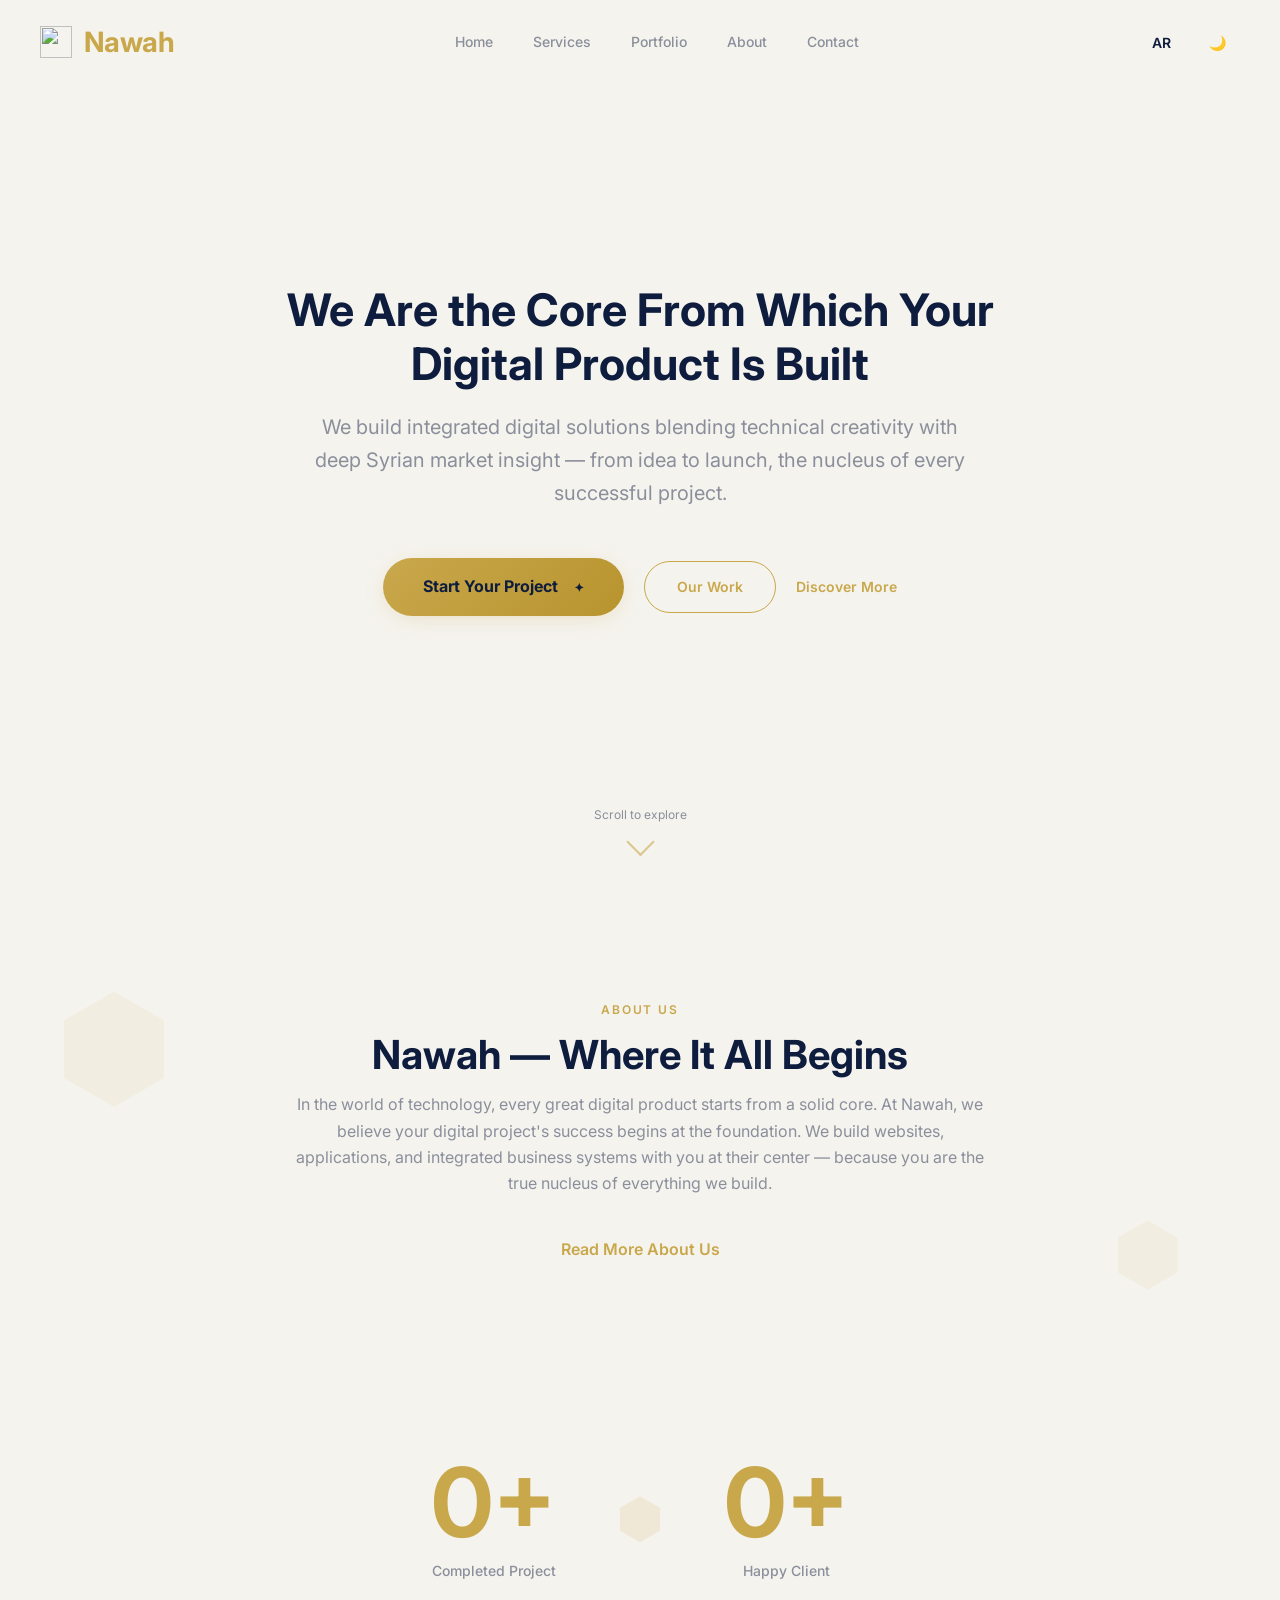
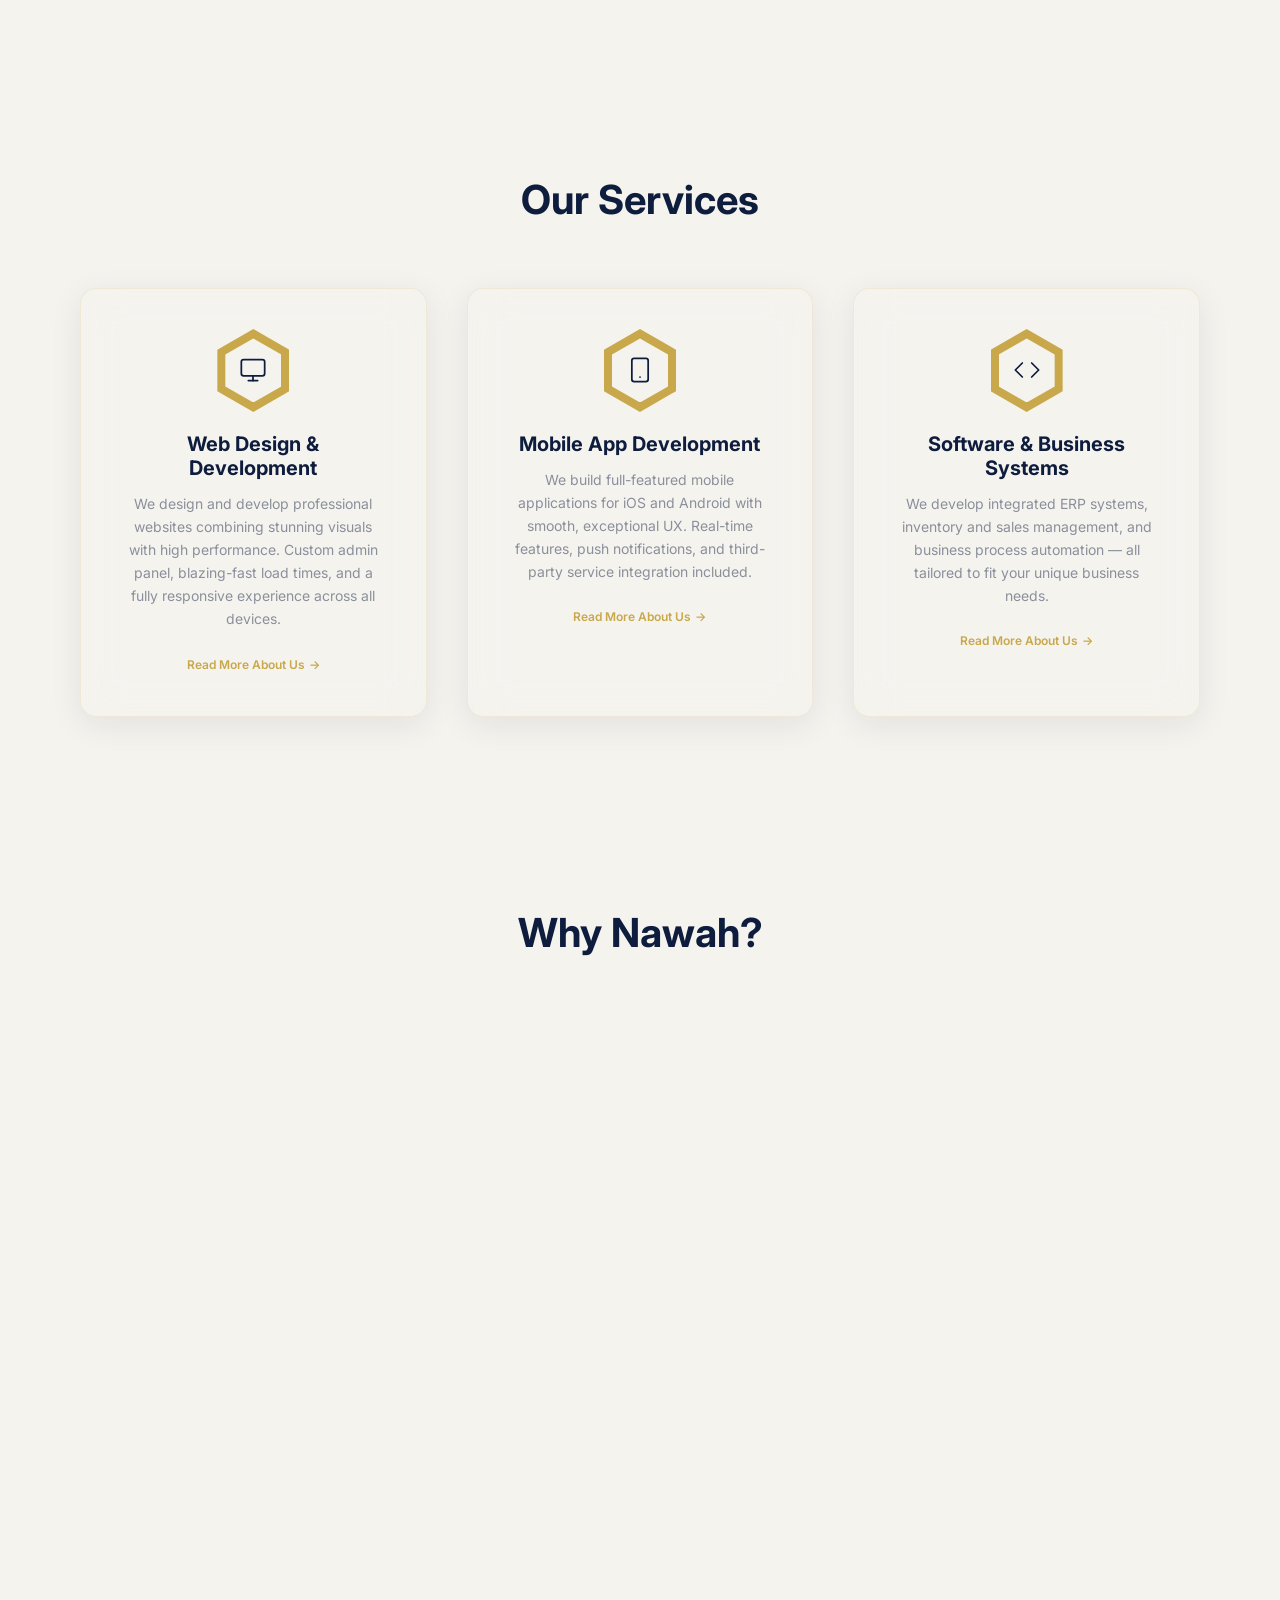
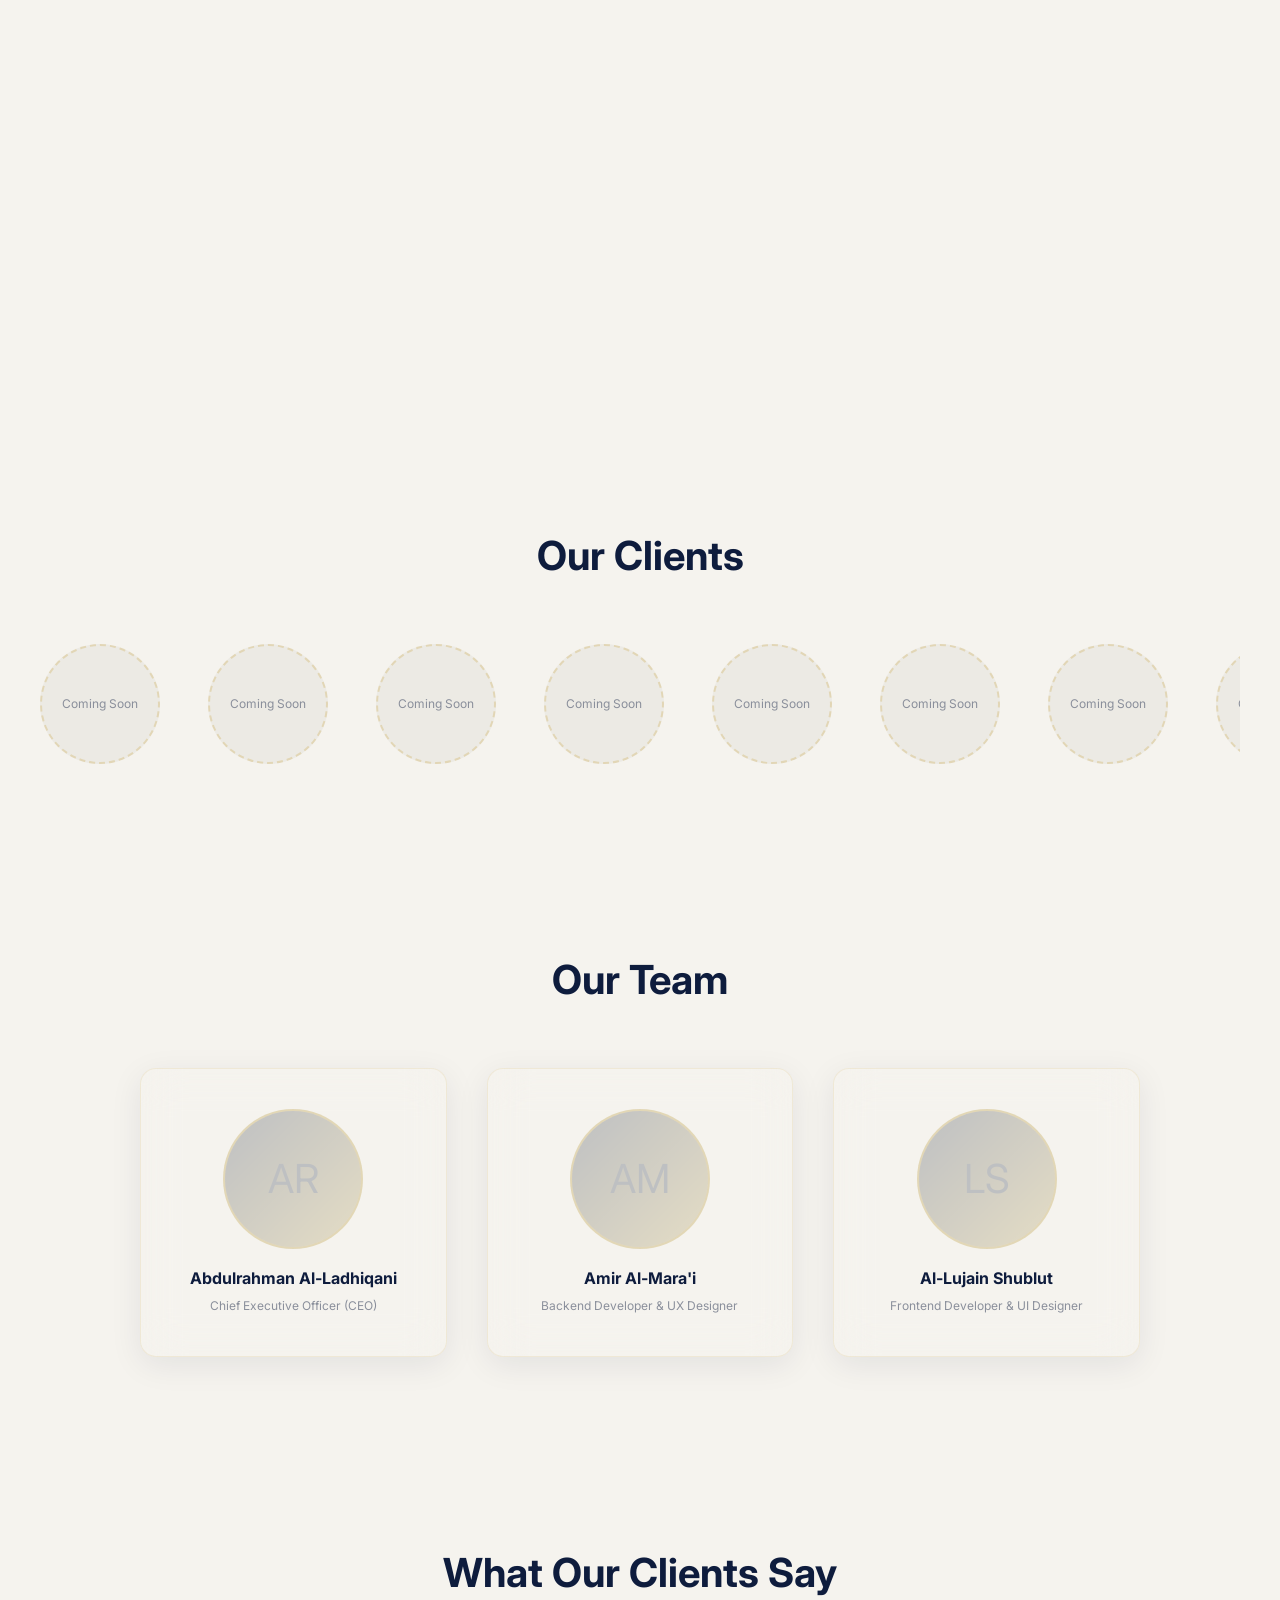
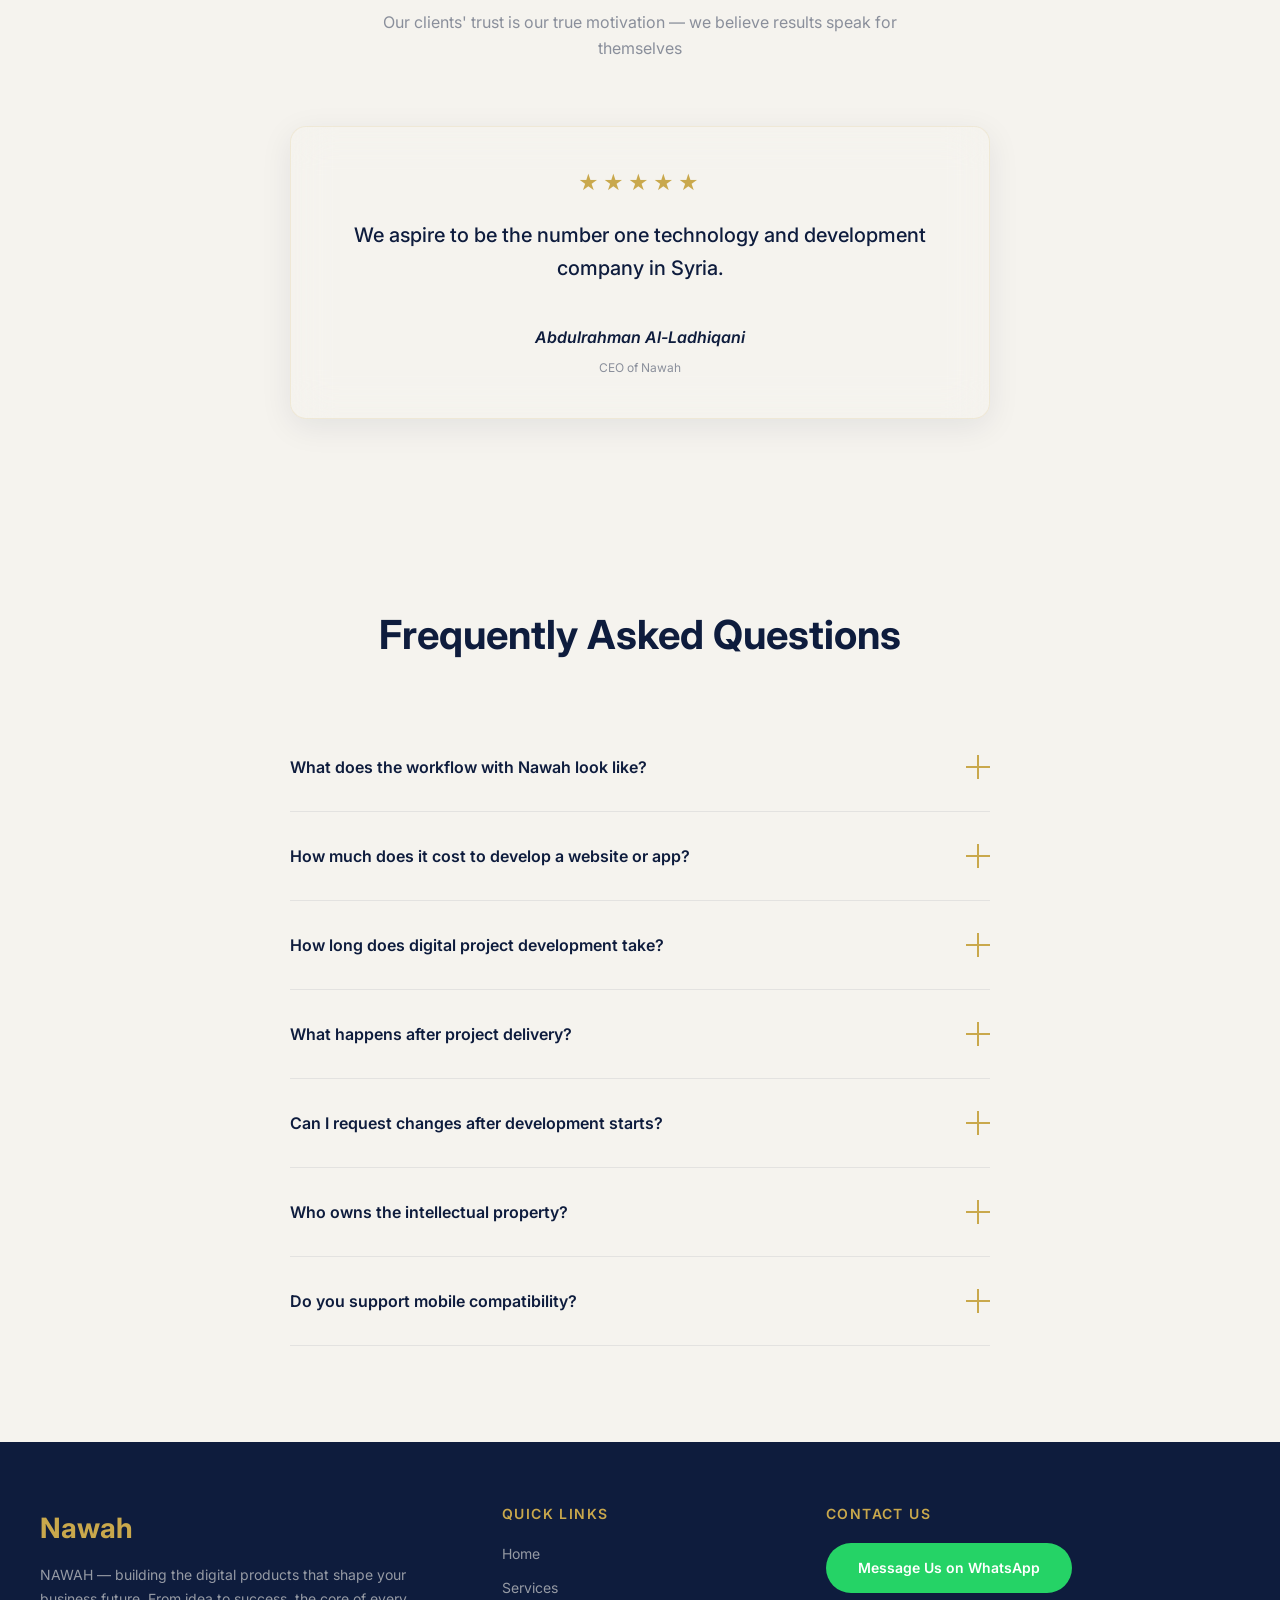
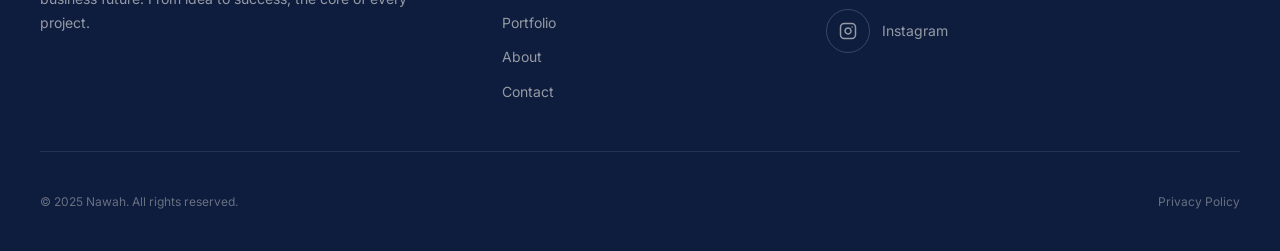
==== index.html @ 3ef6f592 "Revert "تصميم: زيادة حجم hero، تحسين تباين النصوص، surface ladder للداكن، زر CTA في الناف بار" This " ====
<!DOCTYPE html>
<html lang="en" dir="ltr" data-meta-title="meta.home.title" data-meta-desc="meta.home.desc">
<head>
  <meta charset="UTF-8">
  <meta name="viewport" content="width=device-width, initial-scale=1.0">
  <meta name="referrer" content="strict-origin-when-cross-origin">
  <title data-i18n="meta.home.title">Nawah — Digital Development Agency | The Core of Every Successful Digital Project</title>
  <meta name="description" data-i18n="meta.home.desc" content="Nawah — a web, app, and business systems development agency in Syria. We turn your ideas into exceptional digital products.">

  <!-- Open Graph -->
  <meta property="og:title" content="نواة / Nawah — Digital Development Agency">
  <meta property="og:description" content="نواة — وكالة تطوير مواقع، تطبيقات، وأنظمة أعمال في سوريا.">
  <meta property="og:image" content="assets/images/og-image.jpg">
  <meta property="og:type" content="website">
  <meta property="og:url" content="https://nawah.dev">

  <!-- Favicon — same as site logo -->
  <link rel="icon" type="image/png" href="assets/images/logo.png">

  <!-- Canonical -->
  <link rel="canonical" href="https://nawah.dev">

  <!-- Fonts -->
  <link rel="preconnect" href="https://fonts.googleapis.com">
  <link rel="preconnect" href="https://fonts.gstatic.com" crossorigin>
  <link href="https://fonts.googleapis.com/css2?family=Inter:wght@400;500;600;700&family=Almarai:wght@400;700&display=swap" rel="stylesheet">

  <!-- Third-party CDN preconnect -->
  <link rel="preconnect" href="https://cdnjs.cloudflare.com" crossorigin>
  <link rel="preconnect" href="https://unpkg.com" crossorigin>

  <!-- Schema.org Structured Data -->
  <script type="application/ld+json">
  {
    "@context": "https://schema.org",
    "@type": "LocalBusiness",
    "name": "نواة / Nawah",
    "description": "Digital development agency specializing in web design, mobile apps, and business software in Syria.",
    "url": "https://nawah.dev",
    "telephone": "+963998950904",
    "contactPoint": {
      "@type": "ContactPoint",
      "telephone": "+963998950904",
      "contactType": "customer service",
      "availableLanguage": ["Arabic", "English"]
    },
    "address": {
      "@type": "PostalAddress",
      "addressCountry": "SY"
    }
  }
  </script>

  <!-- CSS -->
  <link rel="stylesheet" href="assets/css/main.css">
</head>
<body>

  <!-- ========== Page Transition Overlay ========== -->
  <div class="page-transition" id="page-transition">
    <div class="page-transition__hex"></div>
  </div>

  <!-- ========== NAVBAR ========== -->
  <header class="navbar" role="banner">
    <nav class="navbar__inner" aria-label="Main navigation">

      <a href="index.html" class="navbar__logo" aria-label="Nawah Home">
        <img src="assets/images/logo.png" alt="" class="navbar__logo-img" width="28" height="28">
        <span data-i18n="nav.logo">نواة</span>
      </a>

      <div class="navbar__links">
        <a href="index.html" class="navbar__link" data-i18n="nav.home">Home</a>
        <a href="#services" class="navbar__link" data-i18n="nav.services">Services</a>
        <a href="portfolio.html" class="navbar__link" data-i18n="nav.portfolio">Portfolio</a>
        <a href="about.html" class="navbar__link" data-i18n="nav.about">About</a>
        <a href="https://wa.me/963998950904" target="_blank" rel="noopener noreferrer" class="navbar__link" data-i18n="nav.contact">Contact</a>
      </div>

      <div class="navbar__actions">
        <button class="navbar__toggle" id="lang-toggle" aria-label="Toggle language">EN</button>
        <button class="navbar__toggle" id="theme-toggle" aria-label="Toggle theme">🌙</button>
        <button class="navbar__hamburger" id="hamburger" aria-label="Toggle menu">
          <span class="hamburger-line hamburger-line--1"></span>
          <span class="hamburger-line hamburger-line--2"></span>
          <span class="hamburger-line hamburger-line--3"></span>
        </button>
      </div>
    </nav>
  </header>

  <!-- ========== Mobile Nav Overlay ========== -->
  <div class="nav-overlay" id="nav-overlay" role="dialog" aria-modal="true">
    <div class="nav-overlay__links">
      <a href="index.html" class="nav-overlay__link" data-i18n="nav.home">Home</a>
      <a href="#services" class="nav-overlay__link" data-i18n="nav.services">Services</a>
      <a href="portfolio.html" class="nav-overlay__link" data-i18n="nav.portfolio">Portfolio</a>
      <a href="about.html" class="nav-overlay__link" data-i18n="nav.about">About</a>
      <a href="https://wa.me/963998950904" target="_blank" rel="noopener noreferrer" class="nav-overlay__link" data-i18n="nav.contact">Contact</a>
    </div>
  </div>

  <main>

  <!-- ========== SECTION: Hero ========== -->
  <section class="hero" id="hero" aria-label="Hero">
    <canvas class="hero__canvas" id="hero-canvas"></canvas>

    <div class="hero__content">
      <h1 class="hero__headline" data-i18n="hero.headline">We Are the Core From Which Your Digital Product Is Built</h1>

      <p class="hero__subtitle" data-i18n="hero.subtitle">We build integrated digital solutions blending technical creativity with deep Syrian market insight — from idea to launch, the nucleus of every successful project.</p>

      <div class="hero__ctas">
        <a href="https://wa.me/963998950904" target="_blank" rel="noopener noreferrer" class="btn btn--gold hero__cta" data-i18n="hero.cta.primary" data-cursor="Start">ابدأ مشروعك</a>
        <a href="portfolio.html" class="btn btn--outline hero__cta" data-i18n="hero.cta.secondary">Our Work</a>
        <a href="#about-brief" class="btn btn--text hero__cta" data-i18n="hero.cta.tertiary">
          Discover More <span class="btn__arrow">→</span>
        </a>
      </div>
    </div>

    <div class="hero__scroll-indicator" aria-hidden="true">
      <span data-i18n="hero.scroll">Scroll to explore</span>
      <div class="arrow"></div>
    </div>
  </section>

  <!-- ========== SECTION: About Brief ========== -->
  <section class="section about-brief" id="about-brief">
    <div class="container">
      <div class="about-brief__content">
        <span class="section__eyebrow" data-i18n="about.eyebrow">About Us</span>
        <h2 class="section__title" data-i18n="about.title">Nawah — Where It All Begins</h2>
        <p class="about-brief__text" data-i18n="about.text">In the world of technology, every great digital product starts from a solid core. At Nawah, we believe your digital project's success begins at the foundation. We build websites, applications, and integrated business systems with you at their center — because you are the true nucleus of everything we build.</p>
        <a href="about.html" class="about-brief__link" data-i18n="about.link">
          Read More About Us <span>→</span>
        </a>
      </div>
    </div>

    <!-- Hexagon decor -->
    <div class="hexagon-decor hexagon-decor--lg hex-float hex-float--delay-1" style="top: 20%; left: 5%;"></div>
    <div class="hexagon-decor hex-float hex-float--delay-2" style="bottom: 15%; right: 8%;"></div>
  </section>

  <!-- ========== SECTION: Stats ========== -->
  <section class="section stats" id="stats">
    <div class="container">
      <div class="stats__grid">
        <div class="stats__item">
          <div class="stats__number">
            <span class="counter-number" data-target="1" data-suffix="+">0</span>
          </div>
          <span class="stats__label" data-i18n="stats.project.label">Completed Project</span>
        </div>

        <div class="stats__divider" aria-hidden="true"></div>

        <div class="stats__item">
          <div class="stats__number">
            <span class="counter-number" data-target="1" data-suffix="+">0</span>
          </div>
          <span class="stats__label" data-i18n="stats.client.label">Happy Client</span>
        </div>
      </div>
    </div>
  </section>

  <!-- ========== SECTION: Services ========== -->
  <section class="section services" id="services">
    <div class="container">
      <div class="section__heading">
        <h2 class="section__title" data-i18n="services.title">Our Services</h2>
      </div>

      <div class="services__grid">

        <!-- Service Card 1 — Web -->
        <article class="service-card glass-card">
          <div class="service-card__icon-frame">
            <div class="service-card__icon-inner">
              <svg width="28" height="28" viewBox="0 0 24 24" fill="none" stroke="currentColor" stroke-width="1.5" stroke-linecap="round" stroke-linejoin="round">
                <rect x="2" y="3" width="20" height="14" rx="2" ry="2"></rect>
                <line x1="8" y1="21" x2="16" y2="21"></line>
                <line x1="12" y1="17" x2="12" y2="21"></line>
              </svg>
            </div>
          </div>
          <h3 class="service-card__title" data-i18n="services.web.title">Web Design & Development</h3>
          <p class="service-card__desc" data-i18n="services.web.desc">We design and develop professional websites combining stunning visuals with high performance. Custom admin panel, blazing-fast load times, and a fully responsive experience.</p>
          <a href="portfolio.html" class="service-card__link">
            <span data-i18n="about.link">Learn More</span> <span>→</span>
          </a>
        </article>

        <!-- Service Card 2 — Mobile -->
        <article class="service-card glass-card">
          <div class="service-card__icon-frame">
            <div class="service-card__icon-inner">
              <svg width="28" height="28" viewBox="0 0 24 24" fill="none" stroke="currentColor" stroke-width="1.5" stroke-linecap="round" stroke-linejoin="round">
                <rect x="5" y="2" width="14" height="20" rx="2" ry="2"></rect>
                <line x1="12" y1="18" x2="12.01" y2="18"></line>
              </svg>
            </div>
          </div>
          <h3 class="service-card__title" data-i18n="services.mobile.title">Mobile App Development</h3>
          <p class="service-card__desc" data-i18n="services.mobile.desc">We build full-featured mobile applications for iOS and Android with smooth, exceptional UX. Real-time features, push notifications, and third-party service integration.</p>
          <a href="portfolio.html" class="service-card__link">
            <span data-i18n="about.link">Learn More</span> <span>→</span>
          </a>
        </article>

        <!-- Service Card 3 — Software -->
        <article class="service-card glass-card">
          <div class="service-card__icon-frame">
            <div class="service-card__icon-inner">
              <svg width="28" height="28" viewBox="0 0 24 24" fill="none" stroke="currentColor" stroke-width="1.5" stroke-linecap="round" stroke-linejoin="round">
                <polyline points="16 18 22 12 16 6"></polyline>
                <polyline points="8 6 2 12 8 18"></polyline>
              </svg>
            </div>
          </div>
          <h3 class="service-card__title" data-i18n="services.software.title">Software & Business Systems</h3>
          <p class="service-card__desc" data-i18n="services.software.desc">We develop integrated ERP systems, inventory and sales management, and business process automation — all tailored to fit your unique business needs.</p>
          <a href="portfolio.html" class="service-card__link">
            <span data-i18n="about.link">Learn More</span> <span>→</span>
          </a>
        </article>

      </div>
    </div>
  </section>

  <!-- ========== SECTION: Why Nawah (Features) ========== -->
  <section class="section features" id="features">
    <div class="container">
      <div class="section__heading">
        <h2 class="section__title" data-i18n="features.title">Why Nawah?</h2>
      </div>

      <div class="features__list">

        <!-- Feature 1 -->
        <div class="features__item">
          <div class="features__icon-frame">
            <div class="features__icon-inner">
              <svg width="20" height="20" viewBox="0 0 24 24" fill="none" stroke="var(--color-gold)" stroke-width="2" stroke-linecap="round" stroke-linejoin="round">
                <rect x="3" y="3" width="7" height="7"></rect><rect x="14" y="3" width="7" height="7"></rect><rect x="14" y="14" width="7" height="7"></rect><rect x="3" y="14" width="7" height="7"></rect>
              </svg>
            </div>
          </div>
          <div class="features__text">
            <h4 data-i18n="features.1.title">Integrated Admin Dashboard</h4>
            <p data-i18n="features.1.desc">We provide a comprehensive dashboard giving you full control over your site or app — content, orders, customers, and reports management with ease.</p>
          </div>
        </div>

        <!-- Feature 2 -->
        <div class="features__item">
          <div class="features__icon-frame">
            <div class="features__icon-inner">
              <svg width="20" height="20" viewBox="0 0 24 24" fill="none" stroke="var(--color-gold)" stroke-width="2" stroke-linecap="round" stroke-linejoin="round">
                <rect x="1" y="4" width="22" height="16" rx="2" ry="2"></rect><line x1="1" y1="10" x2="23" y2="10"></line>
              </svg>
            </div>
          </div>
          <div class="features__text">
            <h4 data-i18n="features.2.title">E-Payment Integration</h4>
            <p data-i18n="features.2.desc">We integrate the most widely used payment gateways in Syria and the region, enabling you to receive payments securely and effortlessly.</p>
          </div>
        </div>

        <!-- Feature 3 -->
        <div class="features__item">
          <div class="features__icon-frame">
            <div class="features__icon-inner">
              <svg width="20" height="20" viewBox="0 0 24 24" fill="none" stroke="var(--color-gold)" stroke-width="2" stroke-linecap="round" stroke-linejoin="round">
                <path d="M22 11.08V12a10 10 0 1 1-5.93-9.14"></path><polyline points="22 4 12 14.01 9 11.01"></polyline>
              </svg>
            </div>
          </div>
          <div class="features__text">
            <h4 data-i18n="features.3.title">Ongoing Post-Launch Support</h4>
            <p data-i18n="features.3.desc">Our relationship doesn't end at delivery. We provide continuous technical support and regular updates to ensure your digital product keeps running smoothly.</p>
          </div>
        </div>

        <!-- Feature 4 -->
        <div class="features__item">
          <div class="features__icon-frame">
            <div class="features__icon-inner">
              <svg width="20" height="20" viewBox="0 0 24 24" fill="none" stroke="var(--color-gold)" stroke-width="2" stroke-linecap="round" stroke-linejoin="round">
                <path d="M18 2h-3a5 5 0 0 0-5 5v3H7v4h3v8h4v-8h3l1-4h-4V7a1 1 0 0 1 1-1h3z"></path>
              </svg>
            </div>
          </div>
          <div class="features__text">
            <h4 data-i18n="features.4.title">Social Media Integration</h4>
            <p data-i18n="features.4.desc">We connect your digital project with social media platforms — Facebook, Instagram, WhatsApp — to boost your reach and audience engagement.</p>
          </div>
        </div>

        <!-- Feature 5 -->
        <div class="features__item">
          <div class="features__icon-frame">
            <div class="features__icon-inner">
              <svg width="20" height="20" viewBox="0 0 24 24" fill="none" stroke="var(--color-gold)" stroke-width="2" stroke-linecap="round" stroke-linejoin="round">
                <circle cx="12" cy="12" r="10"></circle><polyline points="12 6 12 12 16 14"></polyline>
              </svg>
            </div>
          </div>
          <div class="features__text">
            <h4 data-i18n="features.5.title">Speed & Professionalism</h4>
            <p data-i18n="features.5.desc">We deliver on schedule with the highest quality standards at every stage of development.</p>
          </div>
        </div>

        <!-- Feature 6 -->
        <div class="features__item">
          <div class="features__icon-frame">
            <div class="features__icon-inner">
              <svg width="20" height="20" viewBox="0 0 24 24" fill="none" stroke="var(--color-gold)" stroke-width="2" stroke-linecap="round" stroke-linejoin="round">
                <g><circle cx="12" cy="12" r="10"></circle><line x1="2" y1="12" x2="22" y2="12"></line><path d="M12 2a15.3 15.3 0 0 1 4 10 15.3 15.3 0 0 1-4 10 15.3 15.3 0 0 1-4-10 15.3 15.3 0 0 1 4-10z"></path></g>
              </svg>
            </div>
          </div>
          <div class="features__text">
            <h4 data-i18n="features.6.title">Full Arabic & RTL Support</h4>
            <p data-i18n="features.6.desc">All our projects fully support Arabic with professional RTL design and bilingual content management.</p>
          </div>
        </div>

        <!-- Feature 7 -->
        <div class="features__item">
          <div class="features__icon-frame">
            <div class="features__icon-inner">
              <svg width="20" height="20" viewBox="0 0 24 24" fill="none" stroke="var(--color-gold)" stroke-width="2" stroke-linecap="round" stroke-linejoin="round">
                <rect x="2" y="3" width="20" height="14" rx="2" ry="2"></rect><line x1="8" y1="21" x2="16" y2="21"></line><line x1="12" y1="17" x2="12" y2="21"></line>
              </svg>
            </div>
          </div>
          <div class="features__text">
            <h4 data-i18n="features.7.title">Fully Responsive Across All Devices</h4>
            <p data-i18n="features.7.desc">We ensure your site or app looks and performs perfectly on every screen — mobile, tablet, or desktop.</p>
          </div>
        </div>

        <!-- Feature 8 -->
        <div class="features__item">
          <div class="features__icon-frame">
            <div class="features__icon-inner">
              <svg width="20" height="20" viewBox="0 0 24 24" fill="none" stroke="var(--color-gold)" stroke-width="2" stroke-linecap="round" stroke-linejoin="round">
                <line x1="12" y1="2" x2="12" y2="6"></line><line x1="12" y1="18" x2="12" y2="22"></line><line x1="4.93" y1="4.93" x2="7.76" y2="7.76"></line><line x1="16.24" y1="16.24" x2="19.07" y2="19.07"></line><line x1="2" y1="12" x2="6" y2="12"></line><line x1="18" y1="12" x2="22" y2="12"></line><line x1="4.93" y1="19.07" x2="7.76" y2="16.24"></line><line x1="16.24" y1="7.76" x2="19.07" y2="4.93"></line>
              </svg>
            </div>
          </div>
          <div class="features__text">
            <h4 data-i18n="features.8.title">Built-in SEO Optimization</h4>
            <p data-i18n="features.8.desc">We build your digital project on solid SEO foundations — clean code structure, fast loading, and optimized search visibility.</p>
          </div>
        </div>

      </div>
    </div>
  </section>

  <!-- ========== SECTION: Clients ========== -->
  <section class="section clients" id="clients">
    <div class="container">
      <div class="section__heading">
        <h2 class="section__title" data-i18n="clients.title">Our Clients</h2>
      </div>
    </div>

    <div class="clients__marquee">
      <div class="clients__track" id="clients-track">
        <!-- Set 1 -->
        <div class="clients__track-inner">
          <!-- 📸 TODO: Replace with actual client logo image. Recommended: square PNG/SVG with transparent background, min 200x200px -->
          <div class="client-logo-circle">
            <span class="placeholder-text" data-i18n="portfolio.comingSoon">Coming Soon</span>
            <!-- <img src="assets/images/clients/client-1.png" alt="Client Name"> -->
          </div>
          <div class="client-logo-circle">
            <span class="placeholder-text" data-i18n="portfolio.comingSoon">Coming Soon</span>
          </div>
          <div class="client-logo-circle">
            <span class="placeholder-text" data-i18n="portfolio.comingSoon">Coming Soon</span>
          </div>
          <div class="client-logo-circle">
            <span class="placeholder-text" data-i18n="portfolio.comingSoon">Coming Soon</span>
          </div>
          <div class="client-logo-circle">
            <span class="placeholder-text" data-i18n="portfolio.comingSoon">Coming Soon</span>
          </div>
          <div class="client-logo-circle">
            <span class="placeholder-text" data-i18n="portfolio.comingSoon">Coming Soon</span>
          </div>
        </div>
        <!-- Set 2 (duplicate for seamless loop) -->
        <div class="clients__track-inner">
          <div class="client-logo-circle">
            <span class="placeholder-text" data-i18n="portfolio.comingSoon">Coming Soon</span>
          </div>
          <div class="client-logo-circle">
            <span class="placeholder-text" data-i18n="portfolio.comingSoon">Coming Soon</span>
          </div>
          <div class="client-logo-circle">
            <span class="placeholder-text" data-i18n="portfolio.comingSoon">Coming Soon</span>
          </div>
          <div class="client-logo-circle">
            <span class="placeholder-text" data-i18n="portfolio.comingSoon">Coming Soon</span>
          </div>
          <div class="client-logo-circle">
            <span class="placeholder-text" data-i18n="portfolio.comingSoon">Coming Soon</span>
          </div>
          <div class="client-logo-circle">
            <span class="placeholder-text" data-i18n="portfolio.comingSoon">Coming Soon</span>
          </div>
        </div>
      </div>
    </div>
  </section>

  <!-- ========== SECTION: Team ========== -->
  <section class="section team" id="team">
    <div class="container">
      <div class="section__heading">
        <h2 class="section__title" data-i18n="team.title">Our Team</h2>
      </div>

      <div class="team__grid">

        <!-- Team Card 1 — Abdulrahman -->
        <article class="team-card glass-card">
          <div class="team-card__inner">
            <!-- 📸 TODO: Add team member photo here — recommended 400x400px square -->
            <div class="team-card__photo">
              <div class="team-card__photo-placeholder">
                <span aria-hidden="true">AR</span>
              </div>
              <!-- <img src="assets/images/team/abdulrahman.jpg" alt="Abdulrahman Al-Ladhiqani"> -->
            </div>
            <h3 class="team-card__name" data-i18n="team.member.1.name">Abdulrahman Al-Ladhiqani</h3>
            <p class="team-card__title" data-i18n="team.member.1.role">Chief Executive Officer (CEO)</p>
          </div>
        </article>

        <!-- Team Card 2 — Amir -->
        <article class="team-card glass-card">
          <div class="team-card__inner">
            <!-- 📸 TODO: Add team member photo here — recommended 400x400px square -->
            <div class="team-card__photo">
              <div class="team-card__photo-placeholder">
                <span aria-hidden="true">AM</span>
              </div>
              <!-- <img src="assets/images/team/amir.jpg" alt="Amir Al-Mara'i"> -->
            </div>
            <h3 class="team-card__name" data-i18n="team.member.2.name">Amir Al-Mara'i</h3>
            <p class="team-card__title" data-i18n="team.member.2.role">Backend Developer & UX Designer</p>
          </div>
        </article>

        <!-- Team Card 3 — Lujain -->
        <article class="team-card glass-card">
          <div class="team-card__inner">
            <!-- 📸 TODO: Add team member photo here — recommended 400x400px square -->
            <div class="team-card__photo">
              <div class="team-card__photo-placeholder">
                <span aria-hidden="true">LS</span>
              </div>
              <!-- <img src="assets/images/team/lujain.jpg" alt="Al-Lujain Shublut"> -->
            </div>
            <h3 class="team-card__name" data-i18n="team.member.3.name">Al-Lujain Shublut</h3>
            <p class="team-card__title" data-i18n="team.member.3.role">Frontend Developer & UI Designer</p>
          </div>
        </article>

      </div>
    </div>
  </section>

  <!-- ========== SECTION: Testimonials ========== -->
  <section class="section testimonials" id="testimonials">
    <div class="container">
      <div class="section__heading">
        <h2 class="section__title" data-i18n="testimonials.title">What Our Clients Say</h2>
        <p class="section__subtitle" data-i18n="testimonials.subtitle">Our clients' trust is our true motivation — we believe results speak for themselves</p>
      </div>

      <div class="testimonials__inner">

        <!-- ================================================================
          TESTIMONIAL CARD — To add a new testimonial, copy everything between
          START CARD and END CARD, paste it after this block, and update the content.
          ================================================================ -->
        <!-- START CARD -->
        <div class="testimonial-card glass-card">
          <div class="testimonial-card__stars" aria-label="5 stars">★★★★★</div>
          <blockquote class="testimonial-card__quote" data-i18n="testimonials.1.quote">We aspire to be the number one technology and development company in Syria.</blockquote>
          <cite class="testimonial-card__author" data-i18n="testimonials.1.name">Abdulrahman Al-Ladhiqani</cite>
          <p class="testimonial-card__role" data-i18n="testimonials.1.role">CEO of Nawah</p>
        </div>
        <!-- END CARD -->

        <!--
          READY-TO-USE TESTIMONIAL #2 (uncomment when needed):
          <div class="testimonial-card glass-card">
            <div class="testimonial-card__stars" aria-label="5 stars">★★★★★</div>
            <blockquote class="testimonial-card__quote">"تعاملت مع نواة لتطوير متجري الإلكتروني، وما توقعت النتيجة تكون بهالجمال. التصميم فخم، والسرعة خرافية، والتسليم كان قبل المعاد. صراحة أنصح كل صاحب متجر بالتعامل معهم."<br><br>"I worked with Nawah to develop my online store, and I never expected the result to be this beautiful. The design is stunning, the speed is incredible, and delivery was ahead of schedule. Honestly, I recommend every store owner to work with them."</blockquote>
            <cite class="testimonial-card__author">محمود الدبس / Mahmoud Al-Dabes</cite>
            <p class="testimonial-card__role">صاحب متجر موضة / Fashion Store Owner</p>
          </div>
        -->

        <!--
          READY-TO-USE TESTIMONIAL #3 (uncomment when needed):
          <div class="testimonial-card glass-card">
            <div class="testimonial-card__stars" aria-label="5 stars">★★★★★</div>
            <blockquote class="testimonial-card__quote">"كنا محتاجين نظام متكامل لإدارة المخازن والمبيعات، وفريق نواة صممولنا نظام مخصص حسب طلبنا بالضبط. الدعم الفني بعد التسليم ممتاز، وأي مشكلة صغيرة كانوا يجاوبونا ويحلوها بنفس اليوم. شركة محترمة وبصدق."<br><br>"We needed an integrated inventory and sales management system, and the Nawah team designed a custom system exactly to our specifications. The post-delivery technical support is excellent — any small issue was answered and resolved the same day. A truly professional company."</blockquote>
            <cite class="testimonial-card__author">ليلى كاتبة / Laila Katiba</cite>
            <p class="testimonial-card__role">مديرة شركة تجارية / Trading Company Manager</p>
          </div>
        -->

      </div>
    </div>
  </section>

  <!-- ========== SECTION: FAQ ========== -->
  <section class="section faq" id="faq">
    <div class="container">
      <div class="section__heading">
        <h2 class="section__title" data-i18n="faq.title">Frequently Asked Questions</h2>
      </div>

      <div class="faq__list">

        <!-- FAQ Item 1 -->
        <div class="faq__item">
          <button class="faq__question" aria-expanded="false">
            <span data-i18n="faq.q1">What does the workflow with Nawah look like?</span>
            <span class="faq__icon" aria-hidden="true"></span>
          </button>
          <div class="faq__answer">
            <p data-i18n="faq.a1">We start with a free consultation to understand your needs and goals. We then provide a detailed proposal including timeline and cost. After agreement, we begin design and development with regular weekly updates.</p>
          </div>
        </div>

        <!-- FAQ Item 2 -->
        <div class="faq__item">
          <button class="faq__question" aria-expanded="false">
            <span data-i18n="faq.q2">How much does it cost to develop a website or app?</span>
            <span class="faq__icon" aria-hidden="true"></span>
          </button>
          <div class="faq__answer">
            <p data-i18n="faq.a2">Cost depends on project scope and complexity. We provide custom quotes after understanding your requirements. Contact us on WhatsApp for a free consultation and quote.</p>
          </div>
        </div>

        <!-- FAQ Item 3 -->
        <div class="faq__item">
          <button class="faq__question" aria-expanded="false">
            <span data-i18n="faq.q3">How long does digital project development take?</span>
            <span class="faq__icon" aria-hidden="true"></span>
          </button>
          <div class="faq__answer">
            <p data-i18n="faq.a3">Timelines vary by project type. Simple websites may take 2-4 weeks, while apps and integrated systems may need 4-12 weeks. We define the timeline precisely before starting.</p>
          </div>
        </div>

        <!-- FAQ Item 4 -->
        <div class="faq__item">
          <button class="faq__question" aria-expanded="false">
            <span data-i18n="faq.q4">What happens after project delivery?</span>
            <span class="faq__icon" aria-hidden="true"></span>
          </button>
          <div class="faq__answer">
            <p data-i18n="faq.a4">We provide a warranty period and post-delivery support. We ensure you're trained on using the system, help resolve any technical issues, and offer ongoing maintenance as agreed.</p>
          </div>
        </div>

        <!-- FAQ Item 5 -->
        <div class="faq__item">
          <button class="faq__question" aria-expanded="false">
            <span data-i18n="faq.q5">Can I request changes after development starts?</span>
            <span class="faq__icon" aria-hidden="true"></span>
          </button>
          <div class="faq__answer">
            <p data-i18n="faq.a5">Yes, absolutely. We use an agile approach and understand that vision evolves. We agree on a revision scope upfront and handle additional changes flexibly.</p>
          </div>
        </div>

        <!-- FAQ Item 6 -->
        <div class="faq__item">
          <button class="faq__question" aria-expanded="false">
            <span data-i18n="faq.q6">Who owns the intellectual property?</span>
            <span class="faq__icon" aria-hidden="true"></span>
          </button>
          <div class="faq__answer">
            <p data-i18n="faq.a6">You own all rights to the project after final delivery. The code, design, database — everything becomes fully yours.</p>
          </div>
        </div>

        <!-- FAQ Item 7 -->
        <div class="faq__item">
          <button class="faq__question" aria-expanded="false">
            <span data-i18n="faq.q7">Do you support mobile compatibility?</span>
            <span class="faq__icon" aria-hidden="true"></span>
          </button>
          <div class="faq__answer">
            <p data-i18n="faq.a7">All our projects are built with responsive design that works perfectly on all devices — mobile, tablet, and desktop. We test on multiple devices before delivery.</p>
          </div>
        </div>

      </div>
    </div>
  </section>

  </main>

  <!-- ========== FOOTER ========== -->
  <footer class="footer" role="contentinfo">
    <div class="footer__glow" id="footer-glow"></div>
    <div class="footer__grid">
      <!-- Column 1: Brand -->
      <div>
        <!-- 📸 TODO: Replace with Nawah SVG logo -->
        <div class="footer__logo" data-i18n="footer.logo">نواة</div>
        <p class="footer__desc" data-i18n="footer.desc">NAWAH — building the digital products that shape your business future. From idea to success, the core of every project.</p>
      </div>

      <!-- Column 2: Quick Links -->
      <div>
        <h4 class="footer__heading" data-i18n="footer.quickLinks">Quick Links</h4>
        <div class="footer__links">
          <a href="index.html" class="footer__link" data-i18n="nav.home">Home</a>
          <a href="#services" class="footer__link" data-i18n="nav.services">Services</a>
          <a href="portfolio.html" class="footer__link" data-i18n="nav.portfolio">Portfolio</a>
          <a href="about.html" class="footer__link" data-i18n="nav.about">About</a>
          <a href="https://wa.me/963998950904" target="_blank" rel="noopener noreferrer" class="footer__link" data-i18n="nav.contact">Contact</a>
        </div>
      </div>

      <!-- Column 3: Contact -->
      <div>
        <h4 class="footer__heading" data-i18n="footer.contact">Contact Us</h4>

        <!-- WhatsApp (in footer, NOT floating) -->
        <a href="https://wa.me/963998950904" target="_blank" rel="noopener noreferrer" class="btn btn--whatsapp" style="margin-bottom: 1rem;" data-i18n="footer.whatsapp">
          Message Us on WhatsApp
        </a>

        <!-- Instagram -->
        <!-- 📸 TODO: Update Instagram link when available -->
        <div class="footer__contact-item">
          <a href="https://www.instagram.com/" target="_blank" rel="noopener noreferrer" class="social-link" aria-label="Instagram">
            <svg width="18" height="18" viewBox="0 0 24 24" fill="none" stroke="currentColor" stroke-width="2" stroke-linecap="round" stroke-linejoin="round">
              <rect x="2" y="2" width="20" height="20" rx="5" ry="5"></rect>
              <path d="M16 11.37A4 4 0 1 1 12.63 8 4 4 0 0 1 16 11.37z"></path>
              <line x1="17.5" y1="6.5" x2="17.51" y2="6.5"></line>
            </svg>
          </a>
          <span data-i18n="footer.instagram">Instagram</span>
        </div>
      </div>
    </div>

    <!-- Bottom Bar -->
    <div class="footer__bottom">
      <span data-i18n="footer.copyright">© 2025 Nawah. All rights reserved.</span>
      <div class="footer__bottom-links">
        <a href="#" class="footer__bottom-link" data-i18n="footer.privacy">Privacy Policy</a>
      </div>
    </div>
  </footer>

  <!-- ========== SCRIPTS ========== -->
  <!-- CDN Libraries -->
  <script src="https://cdnjs.cloudflare.com/ajax/libs/gsap/3.12.5/gsap.min.js" defer></script>
  <script src="https://cdnjs.cloudflare.com/ajax/libs/gsap/3.12.5/ScrollTrigger.min.js" defer></script>
  <script src="https://cdnjs.cloudflare.com/ajax/libs/gsap/3.12.5/SplitText.min.js" defer></script>
  <script src="https://unpkg.com/lenis@1.1.13/dist/lenis.min.js" defer></script>

  <!-- App Scripts -->
  <script src="assets/js/i18n.js" defer></script>
  <script src="assets/js/app.js" defer></script>

</body>
</html>
---- assets/css/main.css ----
*,
*::before,
*::after {
  margin: 0;
  padding: 0;
  box-sizing: border-box;
}

html {
  scroll-behavior: auto;
  -webkit-font-smoothing: antialiased;
  -moz-osx-font-smoothing: grayscale;
}

body {
  font-family: 'Inter', 'Almarai', sans-serif;
  font-size: var(--text-base);
  line-height: 1.6;
  background-color: var(--bg-primary);
  color: var(--text-primary);
  transition: background-color 0.3s ease, color 0.3s ease;
  overflow-x: hidden;
  cursor: none;
}

a {
  text-decoration: none;
  color: inherit;
  cursor: none;
}

ul, ol {
  list-style: none;
}

img {
  max-width: 100%;
  height: auto;
  display: block;
}

button {
  border: none;
  background: none;
  cursor: none;
  font-family: inherit;
}

input, textarea {
  font-family: inherit;
}

:root {
  --color-navy:      #0E1C3D;
  --color-gold:      #C9A84C;
  --color-ivory:     #F5F3EE;
  --color-onyx:      #1A1A1A;
  --color-steel:     #8A8F9B;

  --bg-primary:      var(--color-ivory);
  --bg-secondary:    #ECEAE4;
  --bg-card:         rgba(255, 255, 255, 0.7);
  --text-primary:    var(--color-navy);
  --text-secondary:  var(--color-steel);
  --text-inverse:    #F0EEE9;
  --accent:          var(--color-gold);
  --border-subtle:   rgba(14, 28, 61, 0.08);
  --border-gold:     rgba(201, 168, 76, 0.3);
  --shadow-card:     0 8px 32px rgba(14, 28, 61, 0.08);
  --nav-bg:          rgba(245, 243, 238, 0.7);
  --glass-bg:        rgba(255, 255, 255, 0.05);
  --glass-border:    rgba(201, 168, 76, 0.15);

  --text-xs:    0.75rem;
  --text-sm:    0.875rem;
  --text-base:  1rem;
  --text-lg:    1.0625rem;
  --text-xl:    1.375rem;
  --text-2xl:   1.625rem;
  --text-hero:  2rem;

  --space-xs:   0.375rem;
  --space-sm:   0.625rem;
  --space-md:   1rem;
  --space-lg:   1.5rem;
  --space-xl:   2rem;
  --space-2xl:  2.5rem;
  --space-3xl:  3.5rem;

  --section-padding: var(--space-2xl) var(--space-md);
  --max-width: 1280px;

  --anim-fast:   150ms ease;
  --anim-base:   300ms ease;
  --anim-slow:   600ms ease;
  --anim-reveal: 800ms cubic-bezier(0.16, 1, 0.3, 1);
}

[data-theme="dark"] {
  --bg-primary:      var(--color-onyx);
  --bg-secondary:    #111111;
  --bg-card:         rgba(14, 28, 61, 0.4);
  --text-primary:    #F0EEE9;
  --text-secondary:  #8A8F9B;
  --text-inverse:    var(--color-navy);
  --border-subtle:   rgba(240, 238, 233, 0.08);
  --border-gold:     rgba(201, 168, 76, 0.25);
  --shadow-card:     0 8px 32px rgba(0, 0, 0, 0.3);
  --nav-bg:          rgba(26, 26, 26, 0.8);
  --glass-bg:        rgba(14, 28, 61, 0.3);
  --glass-border:    rgba(201, 168, 76, 0.2);
}

h1, h2, h3, h4, h5, h6 {
  line-height: 1.2;
  font-weight: 700;
}

h1 { font-size: var(--text-hero); }
h2 { font-size: var(--text-2xl); }
h3 { font-size: var(--text-xl); }
h4 { font-size: var(--text-lg); }

p {
  line-height: 1.65;
  color: var(--text-secondary);
}

.container {
  width: 100%;
  max-width: var(--max-width);
  margin: 0 auto;
  padding: 0 var(--space-lg);
}

.section {
  padding: var(--section-padding);
  position: relative;
}

.section__heading {
  text-align: center;
  margin-bottom: var(--space-2xl);
}

.section__eyebrow {
  display: inline-block;
  font-size: var(--text-xs);
  font-weight: 600;
  letter-spacing: 0.15em;
  text-transform: uppercase;
  color: var(--accent);
  margin-bottom: var(--space-sm);
}

.section__title {
  margin-bottom: var(--space-sm);
}

.section__subtitle {
  font-size: var(--text-base);
  color: var(--text-secondary);
  max-width: 600px;
  margin: 0 auto;
}

.sr-only {
  position: absolute;
  width: 1px;
  height: 1px;
  padding: 0;
  margin: -1px;
  overflow: hidden;
  clip: rect(0, 0, 0, 0);
  border: 0;
}

.hexagon-decor {
  position: absolute;
  width: 60px;
  height: 69px;
  background: var(--accent);
  clip-path: polygon(50% 0%, 100% 25%, 100% 75%, 50% 100%, 0% 75%, 0% 25%);
  opacity: 0.08;
  pointer-events: none;
}

.hexagon-decor--sm {
  width: 30px;
  height: 35px;
}

.hexagon-decor--lg {
  width: 100px;
  height: 115px;
}

.navbar {
  position: fixed;
  top: 0;
  left: 0;
  width: 100%;
  z-index: 1000;
  padding: var(--space-md) var(--space-lg);
  transition: background-color 0.3s ease, backdrop-filter 0.3s ease;
  background-color: transparent;
}

.navbar.scrolled {
  background-color: var(--nav-bg);
  backdrop-filter: blur(20px);
  -webkit-backdrop-filter: blur(20px);
}

.navbar__inner {
  display: flex;
  align-items: center;
  justify-content: space-between;
  max-width: var(--max-width);
  margin: 0 auto;
}

.navbar__logo {
  display: inline-flex;
  align-items: center;
  gap: var(--space-sm);
  font-size: var(--text-xl);
  font-weight: 700;
  color: var(--accent);
  letter-spacing: -0.02em;
}

.navbar__logo-img {
  width: 2rem;
  height: 2rem;
  flex-shrink: 0;
}

.navbar__links {
  display: flex;
  align-items: center;
  gap: var(--space-lg);
}

.navbar__link {
  font-size: var(--text-sm);
  font-weight: 500;
  color: var(--text-secondary);
  position: relative;
  transition: color var(--anim-base);
}

.navbar__link::after {
  content: '';
  position: absolute;
  bottom: -4px;
  left: 0;
  width: 0;
  height: 2px;
  background: var(--accent);
  transition: width var(--anim-base);
}

.navbar__link:hover {
  color: var(--accent);
}

.navbar__link:hover::after {
  width: 100%;
}

.navbar__actions {
  display: flex;
  align-items: center;
  gap: var(--space-sm);
}

.navbar__toggle {
  width: 44px;
  height: 44px;
  display: flex;
  align-items: center;
  justify-content: center;
  border-radius: 50%;
  font-size: var(--text-sm);
  font-weight: 600;
  color: var(--text-primary);
  transition: background-color var(--anim-base), color var(--anim-base);
}

.navbar__toggle:hover {
  background-color: var(--accent);
  color: var(--color-navy);
}

.navbar__hamburger {
  display: none;
  flex-direction: column;
  width: 28px;
  height: 20px;
  justify-content: space-between;
  cursor: none;
}

.navbar__hamburger span {
  display: block;
  width: 100%;
  height: 2px;
  background: var(--text-primary);
  transition: transform var(--anim-base), opacity var(--anim-base);
}

.navbar__hamburger.active span:nth-child(1) {
  transform: translateY(9px) rotate(45deg);
}

.navbar__hamburger.active span:nth-child(2) {
  opacity: 0;
}

.navbar__hamburger.active span:nth-child(3) {
  transform: translateY(-9px) rotate(-45deg);
}

.nav-overlay {
  position: fixed;
  top: 0;
  left: 0;
  width: 100%;
  height: 100vh;
  background: var(--bg-primary);
  z-index: 999;
  display: flex;
  align-items: center;
  justify-content: center;
  opacity: 0;
  pointer-events: none;
  transition: opacity 0.4s ease;
}

.nav-overlay.active {
  opacity: 1;
  pointer-events: all;
}

.nav-overlay__links {
  display: flex;
  flex-direction: column;
  align-items: center;
  gap: var(--space-xl);
}

.nav-overlay__link {
  font-size: var(--text-2xl);
  font-weight: 700;
  color: var(--text-primary);
  transition: color var(--anim-base);
}

.nav-overlay__link:hover {
  color: var(--accent);
}

.hero {
  position: relative;
  min-height: 100vh;
  display: flex;
  align-items: center;
  justify-content: center;
  overflow: hidden;
}

.hero__canvas {
  position: absolute;
  top: 0;
  left: 0;
  width: 100%;
  height: 100%;
  z-index: 0;
  pointer-events: none;
}

.hero__content {
  position: relative;
  z-index: 1;
  text-align: center;
  max-width: 900px;
  padding: 0 var(--space-lg);
}

.hero__headline {
  margin-bottom: var(--space-md);
  opacity: 0;
  transform: translateY(30px);
}

.hero__headline .word {
  display: inline-block;
  opacity: 0;
  transform: translateY(40px);
}

html[lang="en"] .hero__headline {
  font-size: clamp(1.6rem, 3.5vw, 3rem);
}

.hero__subtitle {
  font-size: var(--text-lg);
  color: var(--text-secondary);
  margin-bottom: var(--space-xl);
  max-width: 650px;
  margin-left: auto;
  margin-right: auto;
  opacity: 0;
  transform: translateY(20px);
}

.hero__ctas {
  display: flex;
  align-items: center;
  justify-content: center;
  gap: var(--space-md);
  flex-wrap: wrap;
}

.hero__scroll-indicator {
  position: absolute;
  bottom: var(--space-xl);
  left: 50%;
  transform: translateX(-50%);
  z-index: 1;
  display: flex;
  flex-direction: column;
  align-items: center;
  gap: var(--space-xs);
  color: var(--text-secondary);
  font-size: var(--text-xs);
  animation: bounce-down 2s ease-in-out infinite;
}

.hero__scroll-indicator .arrow {
  width: 20px;
  height: 20px;
  border-right: 2px solid var(--accent);
  border-bottom: 2px solid var(--accent);
  transform: rotate(45deg);
  opacity: 0.6;
}

@keyframes bounce-down {
  0%, 100% { transform: translateX(-50%) translateY(0); }
  50% { transform: translateX(-50%) translateY(10px); }
}

.about-brief {
  position: relative;
}

.about-brief__content {
  max-width: 700px;
  margin: 0 auto;
  text-align: center;
}

.about-brief__text {
  font-size: var(--text-base);
  margin-bottom: var(--space-lg);
  line-height: 1.65;
}

.about-brief__link {
  display: inline-flex;
  align-items: center;
  gap: var(--space-xs);
  font-weight: 600;
  color: var(--accent);
  transition: gap var(--anim-base);
}

.about-brief__link:hover {
  gap: var(--space-sm);
}

.stats {
  text-align: center;
}

.stats__grid {
  display: flex;
  justify-content: center;
  align-items: center;
  gap: var(--space-2xl);
  flex-wrap: wrap;
}

.stats__divider {
  width: 40px;
  height: 46px;
  background: var(--accent);
  clip-path: polygon(50% 0%, 100% 25%, 100% 75%, 50% 100%, 0% 75%, 0% 25%);
  opacity: 0.15;
}

.stats__item {
  text-align: center;
}

.stats__number {
  font-size: clamp(3rem, 8vw, 6rem);
  font-weight: 700;
  color: var(--accent);
  line-height: 1;
  margin-bottom: var(--space-xs);
}

.stats__label {
  font-size: var(--text-sm);
  color: var(--text-secondary);
  font-weight: 500;
}

.services__grid {
  display: grid;
  grid-template-columns: repeat(3, 1fr);
  gap: var(--space-lg);
}

.features__list {
  display: flex;
  flex-direction: column;
  gap: var(--space-xl);
  max-width: 800px;
  margin: 0 auto;
}

.features__item {
  display: flex;
  align-items: flex-start;
  gap: var(--space-lg);
  opacity: 0;
  transform: translateX(var(--slide-x, 0));
}

.features__item:nth-child(odd) {
  --slide-x: -40px;
}

.features__item:nth-child(even) {
  --slide-x: 40px;
}

.features__icon-frame {
  flex-shrink: 0;
  width: 56px;
  height: 64px;
  background: var(--accent);
  clip-path: polygon(50% 0%, 100% 25%, 100% 75%, 50% 100%, 0% 75%, 0% 25%);
  display: flex;
  align-items: center;
  justify-content: center;
  position: relative;
}

.features__icon-inner {
  width: 40px;
  height: 40px;
  clip-path: polygon(50% 0%, 100% 25%, 100% 75%, 50% 100%, 0% 75%, 0% 25%);
  background: var(--bg-primary);
  display: flex;
  align-items: center;
  justify-content: center;
  font-size: var(--text-lg);
}

.features__text h4 {
  margin-bottom: var(--space-xs);
}

.features__text p {
  font-size: var(--text-sm);
}

.clients__marquee {
  overflow: hidden;
  width: 100%;
  position: relative;
}

.clients__track {
  display: flex;
  gap: var(--space-xl);
  animation: marquee-scroll 20s linear infinite;
  width: max-content;
}

.clients__track:hover {
  animation-play-state: paused;
}

.clients__track-inner {
  display: flex;
  gap: var(--space-xl);
}

.client-logo-circle {
  width: 120px;
  height: 120px;
  border-radius: 50%;
  background: var(--bg-secondary);
  border: 2px dashed var(--border-gold);
  display: flex;
  align-items: center;
  justify-content: center;
  overflow: hidden;
  flex-shrink: 0;
  transition: transform var(--anim-base), border-color var(--anim-base);
}

.client-logo-circle:hover {
  transform: scale(1.08);
  border-color: var(--accent);
}

.client-logo-circle img {
  width: 80%;
  height: 80%;
  object-fit: contain;
}

.client-logo-circle .placeholder-text {
  font-size: var(--text-xs);
  color: var(--text-secondary);
  text-align: center;
  padding: var(--space-xs);
}

@keyframes marquee-scroll {
  0% { transform: translateX(0); }
  100% { transform: translateX(-50%); }
}

.team__grid {
  display: grid;
  grid-template-columns: repeat(3, 1fr);
  gap: var(--space-lg);
  max-width: 1000px;
  margin: 0 auto;
}

.testimonials__inner {
  max-width: 700px;
  margin: 0 auto;
  text-align: center;
}

.testimonial-card__stars {
  color: var(--accent);
  font-size: var(--text-lg);
  margin-bottom: var(--space-md);
  letter-spacing: 4px;
}

.testimonial-card__quote {
  font-size: var(--text-lg);
  line-height: 1.65;
  margin-bottom: var(--space-lg);
  font-weight: 500;
}

.testimonial-card__author {
  font-weight: 600;
  font-size: var(--text-base);
}

.testimonial-card__role {
  font-size: var(--text-xs);
  color: var(--text-secondary);
  margin-top: var(--space-xs);
}

.faq__list {
  max-width: 700px;
  margin: 0 auto;
}

.faq__item {
  border-bottom: 1px solid var(--border-subtle);
  padding: var(--space-md) 0;
}

.faq__question {
  width: 100%;
  display: flex;
  justify-content: space-between;
  align-items: center;
  font-size: var(--text-base);
  font-weight: 600;
  color: var(--text-primary);
  text-align: left;
  padding: var(--space-sm) 0;
  transition: color var(--anim-base);
}

[dir="rtl"] .faq__question {
  text-align: right;
}

.faq__question:hover {
  color: var(--accent);
}

.faq__icon {
  width: 24px;
  height: 24px;
  position: relative;
  flex-shrink: 0;
  transition: transform var(--anim-base);
}

.faq__item.active .faq__icon {
  transform: rotate(45deg);
}

.faq__icon::before,
.faq__icon::after {
  content: '';
  position: absolute;
  background: var(--accent);
}

.faq__icon::before {
  width: 2px;
  height: 100%;
  left: 50%;
  transform: translateX(-50%);
}

.faq__icon::after {
  width: 100%;
  height: 2px;
  top: 50%;
  transform: translateY(-50%);
}

.faq__answer {
  max-height: 0;
  overflow: hidden;
  transition: max-height 0.4s ease, padding 0.4s ease;
}

.faq__item.active .faq__answer {
  max-height: 300px;
  padding-bottom: var(--space-sm);
}

.faq__answer p {
  font-size: var(--text-sm);
  line-height: 1.65;
}

.footer {
  position: relative;
  overflow: hidden;
  background: var(--color-navy);
  color: #F0EEE9;
  padding: var(--space-2xl) var(--space-lg) var(--space-lg);
}

.footer__glow {
  position: absolute;
  top: 0;
  left: 0;
  width: 100%;
  height: 100%;
  z-index: 0;
  pointer-events: none;
  opacity: 0;
  transition: opacity 0.4s ease;
  background: radial-gradient(700px circle at var(--glow-x) var(--glow-y), rgba(240, 238, 233, 0.07), transparent 65%);
}

.footer__glow.visible {
  opacity: 1;
}

.footer__grid,
.footer__bottom {
  position: relative;
  z-index: 1;
}

.footer__grid {
  display: grid;
  grid-template-columns: 1.5fr 1fr 1.5fr;
  gap: var(--space-xl);
  max-width: var(--max-width);
  margin: 0 auto;
  margin-bottom: var(--space-xl);
}

.footer__logo {
  font-size: var(--text-xl);
  font-weight: 700;
  color: var(--accent);
  margin-bottom: var(--space-sm);
}

.footer__desc {
  font-size: var(--text-sm);
  color: rgba(240, 238, 233, 0.6);
  line-height: 1.7;
}

.footer__heading {
  font-size: var(--text-sm);
  font-weight: 600;
  text-transform: uppercase;
  letter-spacing: 0.1em;
  margin-bottom: var(--space-md);
  color: var(--accent);
}

.footer__links {
  display: flex;
  flex-direction: column;
  gap: var(--space-sm);
}

.footer__link {
  font-size: var(--text-sm);
  color: rgba(240, 238, 233, 0.6);
  transition: color var(--anim-base);
}

.footer__link:hover {
  color: var(--accent);
}

.footer__contact-item {
  display: flex;
  align-items: center;
  gap: var(--space-sm);
  margin-bottom: var(--space-sm);
  font-size: var(--text-sm);
  color: rgba(240, 238, 233, 0.6);
}

.footer__bottom {
  border-top: 1px solid rgba(240, 238, 233, 0.1);
  padding-top: var(--space-lg);
  max-width: var(--max-width);
  margin: 0 auto;
  display: flex;
  justify-content: space-between;
  align-items: center;
  flex-wrap: wrap;
  gap: var(--space-sm);
  font-size: var(--text-xs);
  color: rgba(240, 238, 233, 0.4);
}

.footer__bottom-links {
  display: flex;
  gap: var(--space-md);
}

.footer__bottom-link {
  color: rgba(240, 238, 233, 0.4);
  transition: color var(--anim-base);
}

.footer__bottom-link:hover {
  color: var(--accent);
}

.btn {
  display: inline-flex;
  align-items: center;
  justify-content: center;
  gap: var(--space-xs);
  padding: 14px 32px;
  font-size: var(--text-sm);
  font-weight: 600;
  border-radius: 50px;
  transition: transform var(--anim-fast), box-shadow var(--anim-base);
  position: relative;
  overflow: hidden;
  cursor: none;
}

.btn:active {
  transform: scale(0.97);
}

.btn--primary {
  background: var(--accent);
  color: var(--color-navy);
  border: 1.5px solid var(--accent);
}

.btn--primary:hover {
  transform: scale(1.03);
  box-shadow: 0 4px 20px rgba(201, 168, 76, 0.35);
}

.btn--outline {
  background: transparent;
  color: var(--accent);
  border: 1.5px solid var(--accent);
  position: relative;
  z-index: 1;
}

.btn--outline::before {
  content: '';
  position: absolute;
  top: 0;
  left: 0;
  width: 0;
  height: 100%;
  background: var(--accent);
  transition: width var(--anim-slow);
  z-index: -1;
}

.btn--outline:hover::before {
  width: 100%;
}

.btn--outline:hover {
  color: var(--color-navy);
}

.btn--text {
  padding: 0;
  background: none;
  border: none;
  color: var(--accent);
  gap: var(--space-xs);
}

.btn--text .btn__arrow {
  display: inline-block;
  transition: transform var(--anim-base);
}

.btn--text:hover .btn__arrow {
  transform: translateX(6px);
}

[dir="rtl"] .btn--text:hover .btn__arrow {
  transform: translateX(-6px);
}

.btn--text::after {
  content: '';
  position: absolute;
  bottom: -2px;
  left: 0;
  width: 0;
  height: 1.5px;
  background: var(--accent);
  transition: width var(--anim-base);
}

.btn--text:hover::after {
  width: 100%;
}

.btn--gold {
  background: linear-gradient(135deg, var(--color-gold), #b8942e);
  color: var(--color-navy);
  border: none;
  padding: 16px 40px;
  font-size: var(--text-base);
  font-weight: 700;
  box-shadow: 0 4px 25px -8px rgba(201, 168, 76, 0.4);
  position: relative;
  overflow: visible;
}

.btn--gold::before {
  content: '';
  position: absolute;
  inset: -3px;
  border-radius: 54px;
  background: linear-gradient(135deg, rgba(201,168,76,0.6), rgba(201,168,76,0.1), rgba(201,168,76,0.6));
  z-index: -1;
  opacity: 0;
  transition: opacity 0.4s ease;
}

.btn--gold:hover {
  transform: scale(1.06);
  box-shadow: 0 8px 35px -6px rgba(201, 168, 76, 0.55);
}

.btn--gold:hover::before {
  opacity: 1;
}

.btn--gold::after {
  content: '✦';
  display: inline-block;
  margin-left: 8px;
  font-size: 0.75em;
  transition: transform 0.3s ease;
}

[dir="rtl"] .btn--gold::after {
  margin-left: 0;
  margin-right: 8px;
}

.btn--gold:hover::after {
  transform: rotate(90deg);
}

.btn--whatsapp {
  background: #25D366;
  color: #fff;
  border: none;
  font-weight: 600;
}

.btn--whatsapp:hover {
  box-shadow: 0 4px 20px rgba(37, 211, 102, 0.35);
  transform: scale(1.03);
}

.glass-card {
  background: var(--glass-bg);
  backdrop-filter: blur(20px);
  -webkit-backdrop-filter: blur(20px);
  border: 1px solid var(--glass-border);
  border-radius: 16px;
  box-shadow: var(--shadow-card);
  padding: var(--space-lg);
  transition: transform var(--anim-base), border-color var(--anim-base), box-shadow var(--anim-base);
}

.glass-card:hover {
  border-color: var(--accent);
  transform: translateY(-4px);
  box-shadow: 0 12px 40px rgba(14, 28, 61, 0.15);
}

.service-card {
  text-align: center;
}

.service-card__icon-frame {
  width: 72px;
  height: 83px;
  background: var(--accent);
  clip-path: polygon(50% 0%, 100% 25%, 100% 75%, 50% 100%, 0% 75%, 0% 25%);
  display: flex;
  align-items: center;
  justify-content: center;
  margin: 0 auto var(--space-md);
  position: relative;
  transition: transform var(--anim-base);
}

.service-card:hover .service-card__icon-frame {
  transform: rotate(15deg) scale(1.05);
}

.service-card__icon-inner {
  width: 56px;
  height: 64px;
  clip-path: polygon(50% 0%, 100% 25%, 100% 75%, 50% 100%, 0% 75%, 0% 25%);
  background: var(--bg-primary);
  display: flex;
  align-items: center;
  justify-content: center;
  font-size: var(--text-xl);
}

.service-card__title {
  margin-bottom: var(--space-sm);
  font-size: var(--text-lg);
}

.service-card__desc {
  font-size: var(--text-sm);
  margin-bottom: var(--space-md);
  line-height: 1.65;
}

.service-card__link {
  font-size: var(--text-xs);
  font-weight: 600;
  color: var(--accent);
  display: inline-flex;
  align-items: center;
  gap: 4px;
  transition: gap var(--anim-base);
}

.service-card__link:hover {
  gap: 8px;
}

.team-card {
  text-align: center;
  padding: var(--space-lg);
  perspective: 1000px;
}

.team-card__inner {
  transition: transform var(--anim-base);
}

.team-card:hover .team-card__inner {
  transform: rotateX(2deg) rotateY(2deg);
}

.team-card__photo {
  width: 140px;
  height: 140px;
  border-radius: 50%;
  margin: 0 auto var(--space-md);
  overflow: hidden;
  background: var(--bg-secondary);
  border: 2px solid var(--border-gold);
  display: flex;
  align-items: center;
  justify-content: center;
}

.team-card__photo-placeholder {
  width: 100%;
  height: 100%;
  background: linear-gradient(135deg, var(--color-navy), var(--accent));
  opacity: 0.2;
  display: flex;
  align-items: center;
  justify-content: center;
  font-size: var(--text-2xl);
  color: var(--text-primary);
}

.team-card__photo img {
  width: 100%;
  height: 100%;
  object-fit: cover;
}

.team-card__name {
  font-size: var(--text-base);
  margin-bottom: var(--space-xs);
}

.team-card__title {
  font-size: var(--text-xs);
  color: var(--text-secondary);
}

.page-hero {
  position: relative;
  min-height: 40vh;
  display: flex;
  align-items: center;
  justify-content: center;
  text-align: center;
  overflow: hidden;
}

.page-hero__canvas {
  position: absolute;
  top: 0;
  left: 0;
  width: 100%;
  height: 100%;
  z-index: 0;
  pointer-events: none;
}

.page-hero__content {
  position: relative;
  z-index: 1;
}

.featured-project {
  padding: var(--space-2xl) var(--space-lg);
}

.featured-project__inner {
  max-width: var(--max-width);
  margin: 0 auto;
}


.featured-project__desc {
  font-size: var(--text-base);
  max-width: 600px;
}

.featured-project__demo {
  display: grid;
  grid-template-columns: 1fr 1fr;
  gap: var(--space-lg);
  align-items: center;
  margin-bottom: var(--space-lg);
}

[dir="rtl"] .featured-project__demo {
  direction: rtl;
}

.featured-project__mockups {
  display: flex;
  align-items: center;
  justify-content: center;
  gap: var(--space-lg);
}

.mockup {
  position: relative;
  overflow: hidden;
  background: var(--color-ivory);
  transition: background-color 0.3s ease, transform 0.4s cubic-bezier(0.22, 1, 0.36, 1), box-shadow 0.4s cubic-bezier(0.22, 1, 0.36, 1);
}

.mockup::before {
  content: '';
  position: absolute;
  inset: 0;
  border-radius: inherit;
  box-shadow: inset 0 0 0 1px rgba(255, 255, 255, 0.06);
  pointer-events: none;
  z-index: 2;
}

.mockup.mockup--dark {
  background: var(--color-onyx);
}

.mockup--mobile {
  width: 200px;
  flex-shrink: 0;
  border-radius: 32px;
  border: 4px solid #1a1a1a;
  box-shadow:
    0 4px 25px -10px rgba(0, 0, 0, 0.2),
    0 1px 10px -5px rgba(0, 0, 0, 0.1);
}

.mockup--mobile.mockup--dark {
  border-color: #2a2a2a;
  box-shadow:
    0 4px 25px -10px rgba(255, 252, 248, 0.05),
    0 1px 10px -5px rgba(255, 255, 255, 0.03);
}

/* iPhone Dynamic Island */
.mockup--mobile::after {
  content: '';
  position: absolute;
  top: 12px;
  left: 50%;
  transform: translateX(-50%);
  width: 90px;
  height: 22px;
  background: #000;
  border-radius: 11px;
  z-index: 3;
}

.mockup--mobile:hover {
  transform: translateY(-6px);
  box-shadow:
    0 6px 35px -12px rgba(0, 0, 0, 0.25),
    0 2px 14px -7px rgba(0, 0, 0, 0.15);
}

.mockup--mobile.mockup--dark:hover {
  box-shadow:
    0 6px 35px -12px rgba(255, 252, 248, 0.07),
    0 2px 14px -7px rgba(255, 255, 255, 0.05);
}

.mockup--mobile img {
  width: 100%;
  height: auto;
  display: block;
  border-radius: 28px;
}

.mockup--desktop {
  flex: 1;
  max-width: 500px;
  border-radius: 14px;
  border: 6px solid #1a1a1a;
  box-shadow:
    0 4px 25px -10px rgba(0, 0, 0, 0.18),
    0 1px 10px -5px rgba(0, 0, 0, 0.08);
}

.mockup--desktop.mockup--dark {
  border-color: #2a2a2a;
  box-shadow:
    0 4px 25px -10px rgba(255, 252, 248, 0.04),
    0 1px 10px -5px rgba(255, 255, 255, 0.02);
}

/* MacBook bottom chin */
.mockup--desktop::after {
  content: '';
  position: absolute;
  bottom: 0;
  left: 50%;
  transform: translateX(-50%);
  width: 120px;
  height: 4px;
  background: #2d2d2d;
  border-radius: 2px 2px 0 0;
  z-index: 1;
}

.mockup--desktop:hover {
  transform: translateY(-6px);
  box-shadow:
    0 6px 35px -12px rgba(0, 0, 0, 0.22),
    0 2px 14px -7px rgba(0, 0, 0, 0.12);
}

.mockup--desktop.mockup--dark:hover {
  box-shadow:
    0 6px 35px -12px rgba(255, 252, 248, 0.06),
    0 2px 14px -7px rgba(255, 255, 255, 0.04);
}

.mockup--desktop img {
  width: 100%;
  height: auto;
  display: block;
  border-radius: 8px;
}

.featured-project__info {
  display: flex;
  flex-direction: column;
  gap: var(--space-md);
}

.featured-project__info .section__eyebrow {
  margin-bottom: var(--space-xs);
}

.featured-project__title {
  font-size: clamp(1.5rem, 3vw, 2.5rem);
  margin-bottom: 0;
}


.featured-project__actions {
  display: flex;
  flex-direction: row;
  align-items: center;
  gap: 12px;
}

.featured-project__info .live-link {
  display: inline-flex;
  align-items: center;
  gap: 8px;
  padding: 12px 28px;
  background: var(--color-navy);
  color: #fff;
  border-radius: 50px;
  font-size: var(--text-sm);
  font-weight: 600;
  transition: transform var(--anim-base), box-shadow var(--anim-base);
}

.featured-project__info .live-link:hover {
  transform: scale(1.04);
  box-shadow: 0 6px 24px rgba(14, 28, 61, 0.25);
}

.featured-project__info .live-link .live-link__arrow {
  transition: transform var(--anim-base);
  display: inline-block;
}

.featured-project__info .live-link:hover .live-link__arrow {
  transform: translateX(3px);
}

[dir="rtl"] .featured-project__info .live-link:hover .live-link__arrow {
  transform: translateX(-3px);
}

.theme-toggle-mockup {
  display: inline-flex;
  align-items: center;
  background: var(--bg-secondary);
  border-radius: 50px;
  padding: 4px;
  gap: 2px;
}

.theme-toggle-mockup__btn {
  padding: 6px 14px;
  font-size: var(--text-xs);
  font-weight: 600;
  border-radius: 50px;
  color: var(--text-secondary);
  transition: background-color var(--anim-base), color var(--anim-base);
}

.theme-toggle-mockup__btn.active {
  background: var(--color-navy);
  color: #fff;
}

.projects-grid {
  display: grid;
  grid-template-columns: repeat(3, 1fr);
  gap: var(--space-lg);
  max-width: var(--max-width);
  margin: 0 auto;
  padding: 0 var(--space-lg) var(--space-2xl);
}

.project-card {
  text-align: center;
}

.project-card__image-placeholder {
  width: 100%;
  aspect-ratio: 800/500;
  background: var(--bg-secondary);
  border: 2px dashed var(--border-gold);
  border-radius: 12px;
  display: flex;
  align-items: center;
  justify-content: center;
  margin-bottom: var(--space-md);
  position: relative;
  overflow: hidden;
}

.project-card__image-placeholder::before {
  content: '';
  position: absolute;
  width: 60px;
  height: 69px;
  background: var(--accent);
  clip-path: polygon(50% 0%, 100% 25%, 100% 75%, 50% 100%, 0% 75%, 0% 25%);
  opacity: 0.06;
}

.project-card__image-placeholder span {
  font-size: var(--text-sm);
  color: var(--text-secondary);
  font-weight: 500;
  position: relative;
  z-index: 1;
}

.project-card__image-placeholder img {
  width: 100%;
  height: 100%;
  object-fit: cover;
}

.project-card__content h3 {
  font-size: var(--text-lg);
  margin-bottom: var(--space-xs);
}

.project-card__content p {
  font-size: var(--text-sm);
  margin-bottom: var(--space-md);
}

.about-story,
.about-vision,
.about-goals {
  max-width: var(--max-width);
  margin: 0 auto;
  padding: var(--space-2xl) var(--space-lg);
}

.about-story__content,
.about-vision__content,
.about-goals__content {
  max-width: 700px;
  margin: 0 auto;
}

.about-vision__grid {
  display: grid;
  grid-template-columns: 1fr 1fr;
  gap: var(--space-xl);
  max-width: var(--max-width);
  margin: 0 auto;
  padding: 0 var(--space-lg) var(--space-2xl);
}

.vision-card,
.mission-card {
  padding: var(--space-xl);
}

.vision-card__icon,
.mission-card__icon,
.value-card__icon {
  font-size: var(--text-2xl);
  margin-bottom: var(--space-md);
}

.vision-card h3,
.mission-card h3,
.value-card h3 {
  margin-bottom: var(--space-sm);
}

.vision-card p,
.mission-card p,
.value-card p {
  font-size: var(--text-sm);
}

.values-grid {
  display: grid;
  grid-template-columns: repeat(4, 1fr);
  gap: var(--space-lg);
  max-width: var(--max-width);
  margin: 0 auto;
  padding: 0 var(--space-lg) var(--space-2xl);
}

.value-card {
  text-align: center;
}

.goals-list {
  list-style: disc;
  padding-left: var(--space-lg);
  margin-top: var(--space-md);
}

[dir="rtl"] .goals-list {
  padding-left: 0;
  padding-right: var(--space-lg);
}

.goals-list li {
  font-size: var(--text-base);
  color: var(--text-secondary);
  line-height: 1.7;
  margin-bottom: var(--space-sm);
}

[dir="rtl"] .navbar__links {
  flex-direction: row;
}

[dir="rtl"] .features__item:nth-child(odd) {
  --slide-x: 40px;
}

[dir="rtl"] .features__item:nth-child(even) {
  --slide-x: -40px;
}

[dir="rtl"] .btn--text:hover .btn__arrow {
  transform: translateX(-6px);
}

[dir="rtl"] .about-brief__link:hover {
  gap: var(--space-sm);
}

[dir="rtl"] .clients__track {
  animation-name: marquee-scroll-rtl;
}

@keyframes marquee-scroll-rtl {
  0% { transform: translateX(-50%); }
  100% { transform: translateX(0); }
}

[dir="rtl"] .footer__grid {
  direction: rtl;
}

[dir="rtl"] .featured-project__mockups {
  flex-direction: row-reverse;
}

[dir="rtl"] .section__eyebrow {
  letter-spacing: 0;
  text-transform: none;
}

[dir="rtl"] .footer__heading {
  letter-spacing: 0;
  text-transform: none;
}

.cursor__outer,
.cursor__mid,
.cursor__core {
  position: fixed;
  top: 0; left: 0;
  background-repeat: no-repeat;
  background-position: center;
  background-size: contain;
  pointer-events: none;
  will-change: transform;
  transform: translate(-50%, -50%);
}

.cursor__outer {
  width: 48px; height: 48px;
  background-image: url('https://raw.githubusercontent.com/frsman1745-tech/nawah/master/assets/images/cursor/orbit-2.png');
  z-index: 99997;
}

.cursor__mid {
  width: 30px; height: 30px;
  background-image: url('https://raw.githubusercontent.com/frsman1745-tech/nawah/master/assets/images/cursor/orbit-1.png');
  z-index: 99998;
}

.cursor__core {
  width: 14px; height: 14px;
  background-image: url('https://raw.githubusercontent.com/frsman1745-tech/nawah/master/assets/images/cursor/core.png');
  z-index: 99999;
}

.cursor--hover .cursor__core {
  filter: drop-shadow(0 0 5px rgba(243, 171, 3, 0.6));
  transition: filter 0.3s ease;
}

.cursor--hover .cursor__mid {
  filter: drop-shadow(0 0 4px rgba(12, 28, 51, 0.5));
  transition: filter 0.3s ease;
}

.cursor--hover .cursor__outer {
  filter: drop-shadow(0 0 6px rgba(40, 57, 75, 0.4));
  transition: filter 0.3s ease;
}

.cursor--text .cursor__label {
  opacity: 1;
}

.cursor__label {
  position: fixed;
  top: 0; left: 0;
  font-size: 11px; font-weight: 700;
  letter-spacing: 0.12em;
  color: var(--accent);
  opacity: 0;
  transition: opacity 0.3s ease;
  text-transform: uppercase;
  white-space: nowrap;
  z-index: 100000;
  pointer-events: none;
}

.section-divider {
  width: 100%;
  height: 1px;
  background: linear-gradient(90deg, transparent, var(--border-gold), transparent);
  position: relative;
  margin: 0 auto;
  max-width: var(--max-width);
}

.section-divider::before {
  content: '';
  position: absolute;
  top: 50%;
  left: 50%;
  transform: translate(-50%, -50%);
  width: 24px;
  height: 28px;
  background: var(--accent);
  clip-path: polygon(50% 0%, 100% 25%, 100% 75%, 50% 100%, 0% 75%, 0% 25%);
  opacity: 0.15;
}

.tag-pill {
  display: inline-block;
  padding: 6px 16px;
  background: var(--bg-secondary);
  border-radius: 50px;
  font-size: var(--text-xs);
  font-weight: 500;
  color: var(--text-secondary);
  border: 1px solid var(--border-subtle);
  transition: border-color var(--anim-base), color var(--anim-base);
}

.tag-pill:hover {
  border-color: var(--accent);
  color: var(--accent);
}

.live-link {
  display: inline-flex;
  align-items: center;
  gap: 8px;
  font-size: var(--text-sm);
  font-weight: 600;
  color: var(--accent);
  transition: gap var(--anim-base);
}

.live-link:hover {
  gap: 12px;
}

.live-link__dot {
  width: 8px;
  height: 8px;
  background: #22c55e;
  border-radius: 50%;
  animation: pulse-dot 2s ease-in-out infinite;
}

@keyframes pulse-dot {
  0%, 100% { opacity: 1; }
  50% { opacity: 0.3; }
}

.social-link {
  width: 44px;
  height: 44px;
  display: flex;
  align-items: center;
  justify-content: center;
  border-radius: 50%;
  border: 1.5px solid rgba(240, 238, 233, 0.2);
  color: rgba(240, 238, 233, 0.6);
  font-size: var(--text-base);
  transition: border-color var(--anim-base), color var(--anim-base), background-color var(--anim-base);
}

.social-link:hover {
  border-color: var(--accent);
  color: var(--accent);
  background: rgba(201, 168, 76, 0.1);
}

::-webkit-scrollbar {
  width: 6px;
}

::-webkit-scrollbar-track {
  background: var(--bg-primary);
}

::-webkit-scrollbar-thumb {
  background: var(--accent);
  border-radius: 3px;
}

::-webkit-scrollbar-thumb:hover {
  opacity: 0.8;
}

.hamburger-line {
  display: block;
  width: 100%;
  height: 2px;
  background: var(--text-primary);
  transition: transform 0.3s ease, opacity 0.3s ease;
  transform-origin: center;
}

.hamburger-line--1.active {
  transform: translateY(9px) rotate(45deg);
}

.hamburger-line--2.active {
  opacity: 0;
}

.hamburger-line--3.active {
  transform: translateY(-9px) rotate(-45deg);
}

.page-transition {
  position: fixed;
  top: 0;
  left: 0;
  width: 100%;
  height: 100%;
  background: var(--color-navy);
  z-index: 100000;
  display: flex;
  align-items: center;
  justify-content: center;
  pointer-events: none;
  opacity: 0;
}

.page-transition.active {
  opacity: 1;
  pointer-events: all;
}

.page-transition__hex {
  width: 60px;
  height: 69px;
  background: var(--accent);
  clip-path: polygon(50% 0%, 100% 25%, 100% 75%, 50% 100%, 0% 75%, 0% 25%);
  animation: spin-hex 1s linear infinite;
}

@keyframes spin-hex {
  0% { transform: rotate(0deg); }
  100% { transform: rotate(360deg); }
}

@media (prefers-reduced-motion: reduce) {
  *,
  *::before,
  *::after {
    animation-duration: 0.01ms !important;
    animation-iteration-count: 1 !important;
    transition-duration: 0.01ms !important;
  }
}

@keyframes shimmer {
  0% {
    background-position: -200% center;
  }
  100% {
    background-position: 200% center;
  }
}



@keyframes float {
  0%, 100% {
    transform: translateY(0) rotate(0deg);
  }
  50% {
    transform: translateY(-10px) rotate(2deg);
  }
}

.hex-float {
  animation: float 6s ease-in-out infinite;
}

.hex-float--delay-1 {
  animation-delay: -2s;
}

.hex-float--delay-2 {
  animation-delay: -4s;
}

@keyframes gold-pulse {
  0%, 100% {
    box-shadow: 0 0 20px rgba(201, 168, 76, 0.2);
  }
  50% {
    box-shadow: 0 0 40px rgba(201, 168, 76, 0.4);
  }
}



html.lenis {
  height: auto;
}

.lenis.lenis-smooth {
  scroll-behavior: auto;
}

.lenis.lenis-smooth [data-lenis-prevent] {
  overscroll-behavior: contain;
}

.lenis.lenis-stopped {
  overflow: hidden;
}

.lenis.lenis-smooth iframe {
  pointer-events: none;
}

/* Scale spacing/text up as viewport grows */
@media (min-width: 768px) {
  :root {
    --text-sm:    0.875rem;
    --text-base:  1rem;
    --text-lg:    1.125rem;
    --text-xl:    1.5rem;
    --text-2xl:   2rem;
    --text-hero:  2.5rem;

    --space-xs:   0.5rem;
    --space-sm:   0.75rem;
    --space-md:   1.25rem;
    --space-lg:   2rem;
    --space-xl:   2.5rem;
    --space-2xl:  3rem;
    --space-3xl:  4.5rem;

    --section-padding: var(--space-3xl) var(--space-lg);
  }
}

@media (min-width: 1025px) {
  :root {
    --text-lg:    1.25rem;
    --text-xl:    1.75rem;
    --text-2xl:   2.5rem;
    --text-hero:  3.5rem;

    --space-lg:   2.5rem;
    --space-xl:   3rem;
    --space-2xl:  4rem;
    --space-3xl:  6rem;
  }
}

@media (min-width: 1440px) {
  :root {
    --text-hero:  5rem;
    --space-3xl:  8rem;
  }

  .services__grid {
    gap: var(--space-xl);
  }
}

/* ======== Mobile layout overrides ======== */

/* up to 1024px — tablet landscape & smaller */
@media (max-width: 1024px) {
  .services__grid { grid-template-columns: repeat(2, 1fr); gap: var(--space-lg); }
  .team__grid { grid-template-columns: repeat(2, 1fr); }
  .projects-grid { grid-template-columns: repeat(2, 1fr); }
  .values-grid { grid-template-columns: repeat(2, 1fr); }
  .about-vision__grid { grid-template-columns: 1fr; gap: var(--space-lg); }
  .featured-project__demo { grid-template-columns: 1fr; }
  .footer__grid { grid-template-columns: 1fr 1fr; }
}

/* up to 768px — tablet portrait & smaller */
@media (max-width: 768px) {
  .navbar__links { display: none; }
  .navbar__hamburger { display: flex; }

  .services__grid,
  .team__grid,
  .projects-grid,
  .values-grid { grid-template-columns: 1fr; }

  .btn { padding: 12px 24px; font-size: 0.8125rem; }
  .btn--gold { padding: 14px 28px; font-size: var(--text-sm); }
  .btn--gold::after { display: none; }
  .btn--text { padding: 0; font-size: var(--text-sm); }
  .btn--whatsapp { width: 100%; font-size: var(--text-sm); }

  .hero__ctas { flex-direction: column; align-items: center; gap: 0.5rem; }
  .hero__cta { width: 100%; max-width: 280px; }

  .hero__headline { font-size: clamp(1.2rem, 4vw, 1.6rem); }
  .hero__subtitle { font-size: 0.875rem; max-width: 100%; }

  .hero__scroll-indicator { bottom: var(--space-lg); }
  .hero__scroll-indicator .arrow { width: 14px; height: 14px; border-width: 1.5px; }
  .hero__scroll-indicator span { font-size: 0.6rem; }

  .stats__grid { flex-direction: column; gap: var(--space-lg); }
  .stats__divider { transform: rotate(90deg); width: 40px; }
  .stats__number { font-size: var(--text-2xl); }
  .stats__label { font-size: 0.75rem; }

  .section__heading { margin-bottom: var(--space-xl); }
  .section__eyebrow { font-size: 0.65rem; }
  .section__title { font-size: 1.125rem; margin-bottom: 0.375rem; }
  .section__subtitle { font-size: 0.8125rem; }

  .glass-card { padding: var(--space-md); backdrop-filter: none; -webkit-backdrop-filter: none; }

  .service-card__icon-frame { width: 56px; height: 64px; margin-bottom: 0.625rem; }
  .service-card__icon-inner { width: 42px; height: 48px; }
  .service-card__title { font-size: var(--text-base); }
  .service-card__desc { font-size: 0.8125rem; }

  .features__item { flex-direction: column; align-items: center; text-align: center; gap: 0.75rem; }
  .features__item:nth-child(odd),
  .features__item:nth-child(even) { --slide-x: 0; }
  .features__icon-frame { width: 48px; height: 55px; }
  .features__icon-inner { width: 36px; height: 36px; }
  .features__title { font-size: var(--text-base); }
  .features__text p { font-size: 0.8125rem; }
  .features__list { gap: 1.25rem; }

  .project-card__image-placeholder { aspect-ratio: 600/400; }

  .featured-project { padding: var(--space-xl) var(--space-md); }
  .featured-project__mockups { flex-direction: column; }
  .mockup--mobile { width: 140px; }
  .mockup--desktop { max-width: 100%; }
  .featured-project__actions { flex-direction: column; width: 100%; }
  .featured-project__actions .live-link { width: 100%; justify-content: center; }

  .team-card { padding: var(--space-md); }
  .team-card__photo { width: 100px; height: 100px; }
  .team-card__name { font-size: var(--text-base); }

  .about-vision__grid { gap: var(--space-lg); }
  .vision-card, .mission-card { padding: var(--space-lg); }

  .page-hero { min-height: 30vh; }
  .page-hero__title { font-size: 1.25rem; }

  .faq__item { padding: 0.5rem 0; }
  .faq__question { font-size: 0.875rem; }
  .faq__answer p { font-size: 0.8125rem; }

  .client-logo-circle { width: 80px; height: 80px; }

  .testimonial-card { padding: var(--space-md); }
  .testimonial-card__quote { font-size: var(--text-base); }

  .footer__grid { grid-template-columns: 1fr; text-align: center; gap: 1.25rem; }
  .footer__heading { font-size: 0.75rem; }
  .footer__link, .footer__desc, .footer__contact-item { font-size: 0.8125rem; }
  .footer__contact-item { justify-content: center; }
  .footer__bottom { flex-direction: column; text-align: center; gap: var(--space-sm); }

  .cursor__outer, .cursor__mid, .cursor__core, .cursor__label { display: none !important; }
}

/* up to 480px — phones */
@media (max-width: 480px) {
  .hero { min-height: 92vh; padding-top: 60px; }
  .hero__headline { margin-bottom: var(--space-sm); }
  .hero__subtitle { margin-bottom: 1.25rem; max-width: none; }
  .hero__content { padding: 0 var(--space-sm); }
  .hero__scroll-indicator { bottom: var(--space-md); display: none; }
  .hero__scroll-indicator span { font-size: 0.6rem; }

  .btn { padding: 10px 20px; font-size: 0.75rem; }
  .btn--gold { padding: 12px 24px; font-size: 0.8125rem; }
  .btn--gold::after { display: inline-block; margin-right: 4px; font-size: 0.65em; }
  .btn--outline { font-size: 0.75rem; }
  .btn--text { font-size: 0.75rem; }

  .section { padding: var(--space-xl) var(--space-sm); }
  .section__title { font-size: 1rem; }
  .section__eyebrow { font-size: 0.6rem; }

  .service-card { padding: var(--space-md); }
  .service-card__icon-frame { width: 48px; height: 55px; }
  .service-card__icon-inner { width: 36px; height: 42px; }
  .service-card__desc { font-size: 0.75rem; margin-bottom: var(--space-sm); }

  .features__icon-frame { width: 44px; height: 50px; }
  .features__icon-inner { width: 32px; height: 32px; }
  .features__item { gap: var(--space-md); }
  .features__title { font-size: 0.875rem; }
  .features__text p { font-size: 0.75rem; }

  .team-card__photo { width: 80px; height: 80px; }
  .team-card__name { font-size: 0.875rem; }
  .team-card__title { font-size: 0.75rem; }

  .client-logo-circle { width: 70px; height: 70px; }

  .mockup--mobile { width: 100px; }

  .nav-overlay__link { font-size: 1.25rem; }

  .page-hero { min-height: 25vh; }
  .page-hero__title { font-size: 1.125rem; }

  .faq__item { padding: 0.375rem 0; }
  .faq__question { font-size: 0.8125rem; }
  .faq__answer p { font-size: 0.75rem; }

  .stats__grid { gap: var(--space-md); }
  .stats__number { font-size: 1.5rem; }
  .stats__label { font-size: 0.6875rem; }

  .values-grid { padding: 0 var(--space-sm) var(--space-lg); }

  .footer__grid { gap: 1rem; }
  .footer__heading { font-size: 0.6875rem; }
  .footer__link, .footer__desc, .footer__contact-item { font-size: 0.75rem; }
  .footer__bottom { font-size: 0.6875rem; }
}

/* up to 380px — small phones */
@media (max-width: 380px) {
  .btn { padding: 8px 16px; font-size: 0.6875rem; }
  .btn--gold { padding: 10px 20px; font-size: 0.75rem; }
  .btn--outline { font-size: 0.6875rem; }

  .hero__cta { max-width: none; }
  .hero { min-height: 90vh; padding-top: 50px; }
  .hero__headline { font-size: clamp(0.875rem, 4.5vw, 1.1rem); margin-bottom: var(--space-xs); }
  .hero__subtitle { font-size: 0.75rem; }

  .section { padding: 1.25rem var(--space-xs); }
  .section__title { font-size: 0.875rem; }

  .service-card__title { font-size: 0.8125rem; }

  .team-card__photo { width: 70px; height: 70px; }

  .client-logo-circle { width: 60px; height: 60px; }

  .footer__bottom-links { flex-direction: column; gap: var(--space-xs); }
  .page-hero { min-height: 20vh; }
  .page-hero__title { font-size: 1rem; }
}

/* ======== Print ======== */

@media print {
  .navbar { position: relative; background: none; backdrop-filter: none; }
  .hero__canvas, .cursor__outer, .cursor__mid, .cursor__core, .cursor__label,
  .nav-overlay, .hero__scroll-indicator { display: none !important; }
}
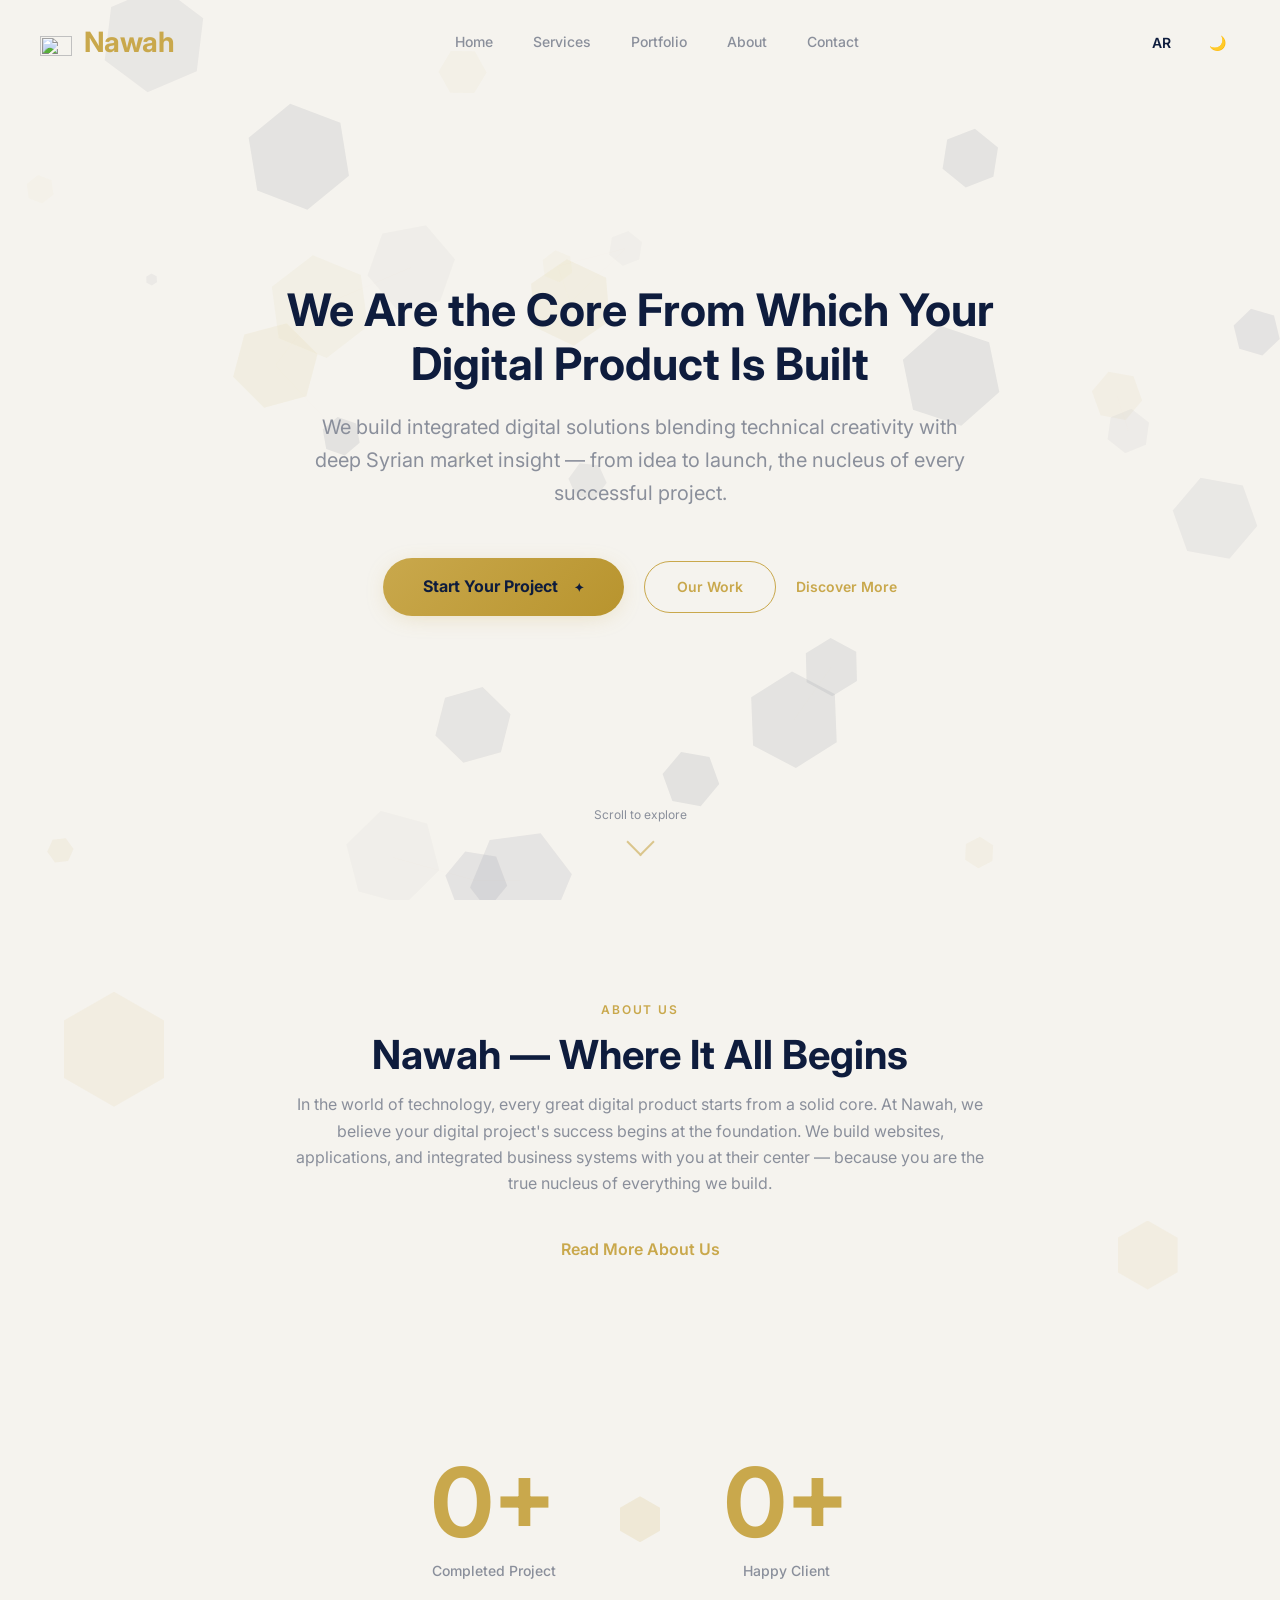
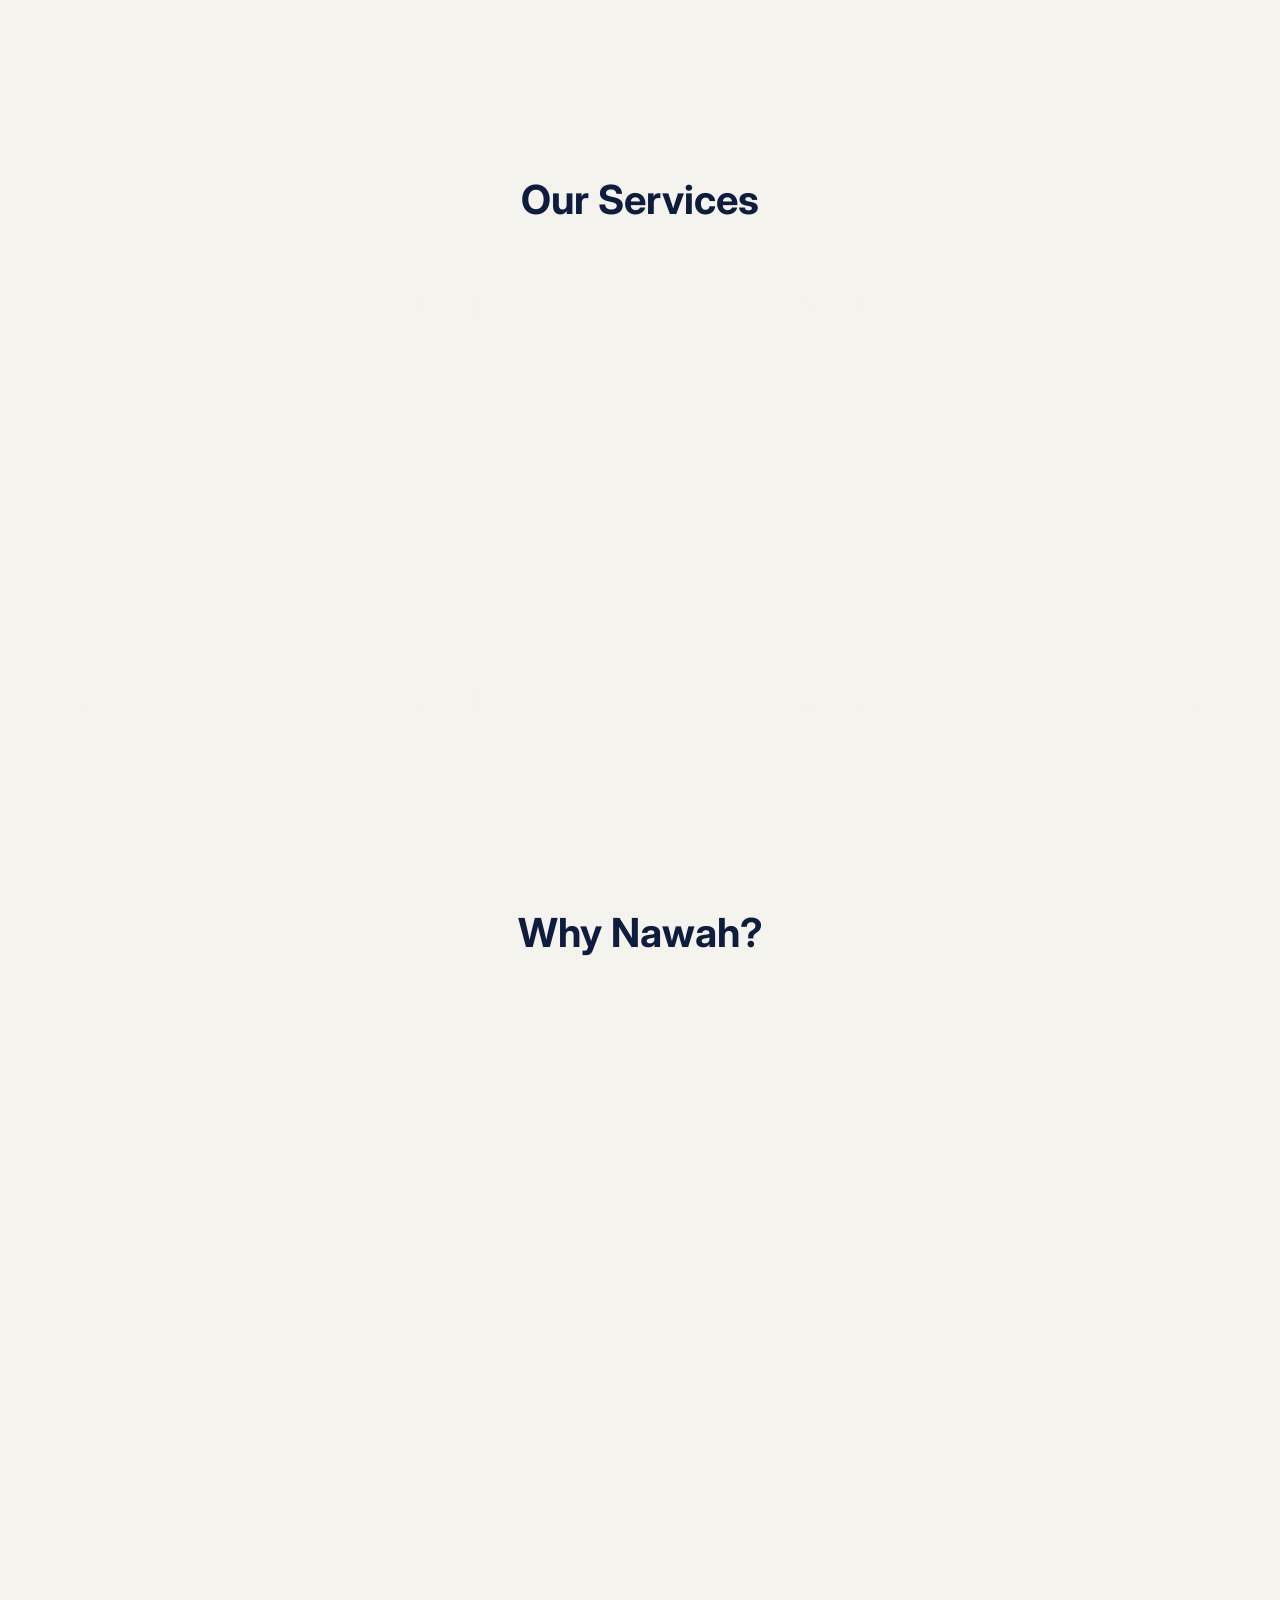
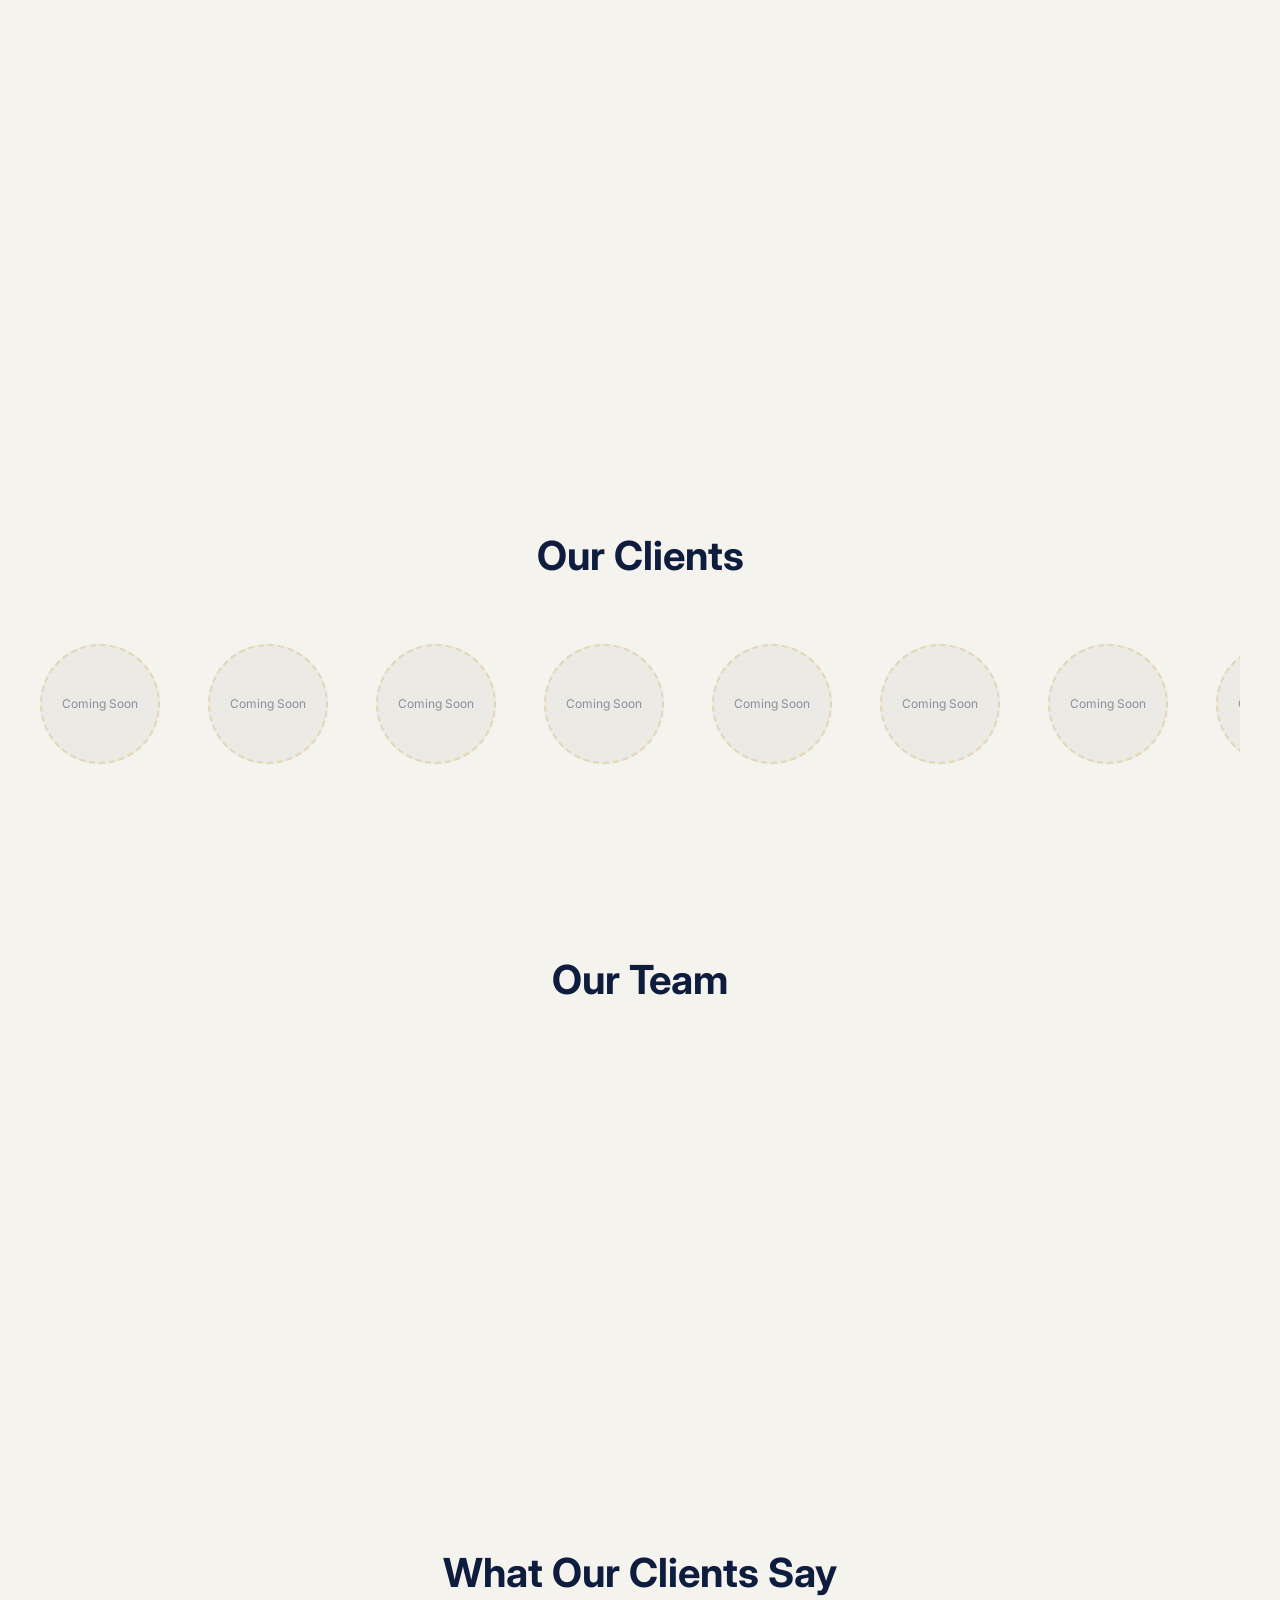
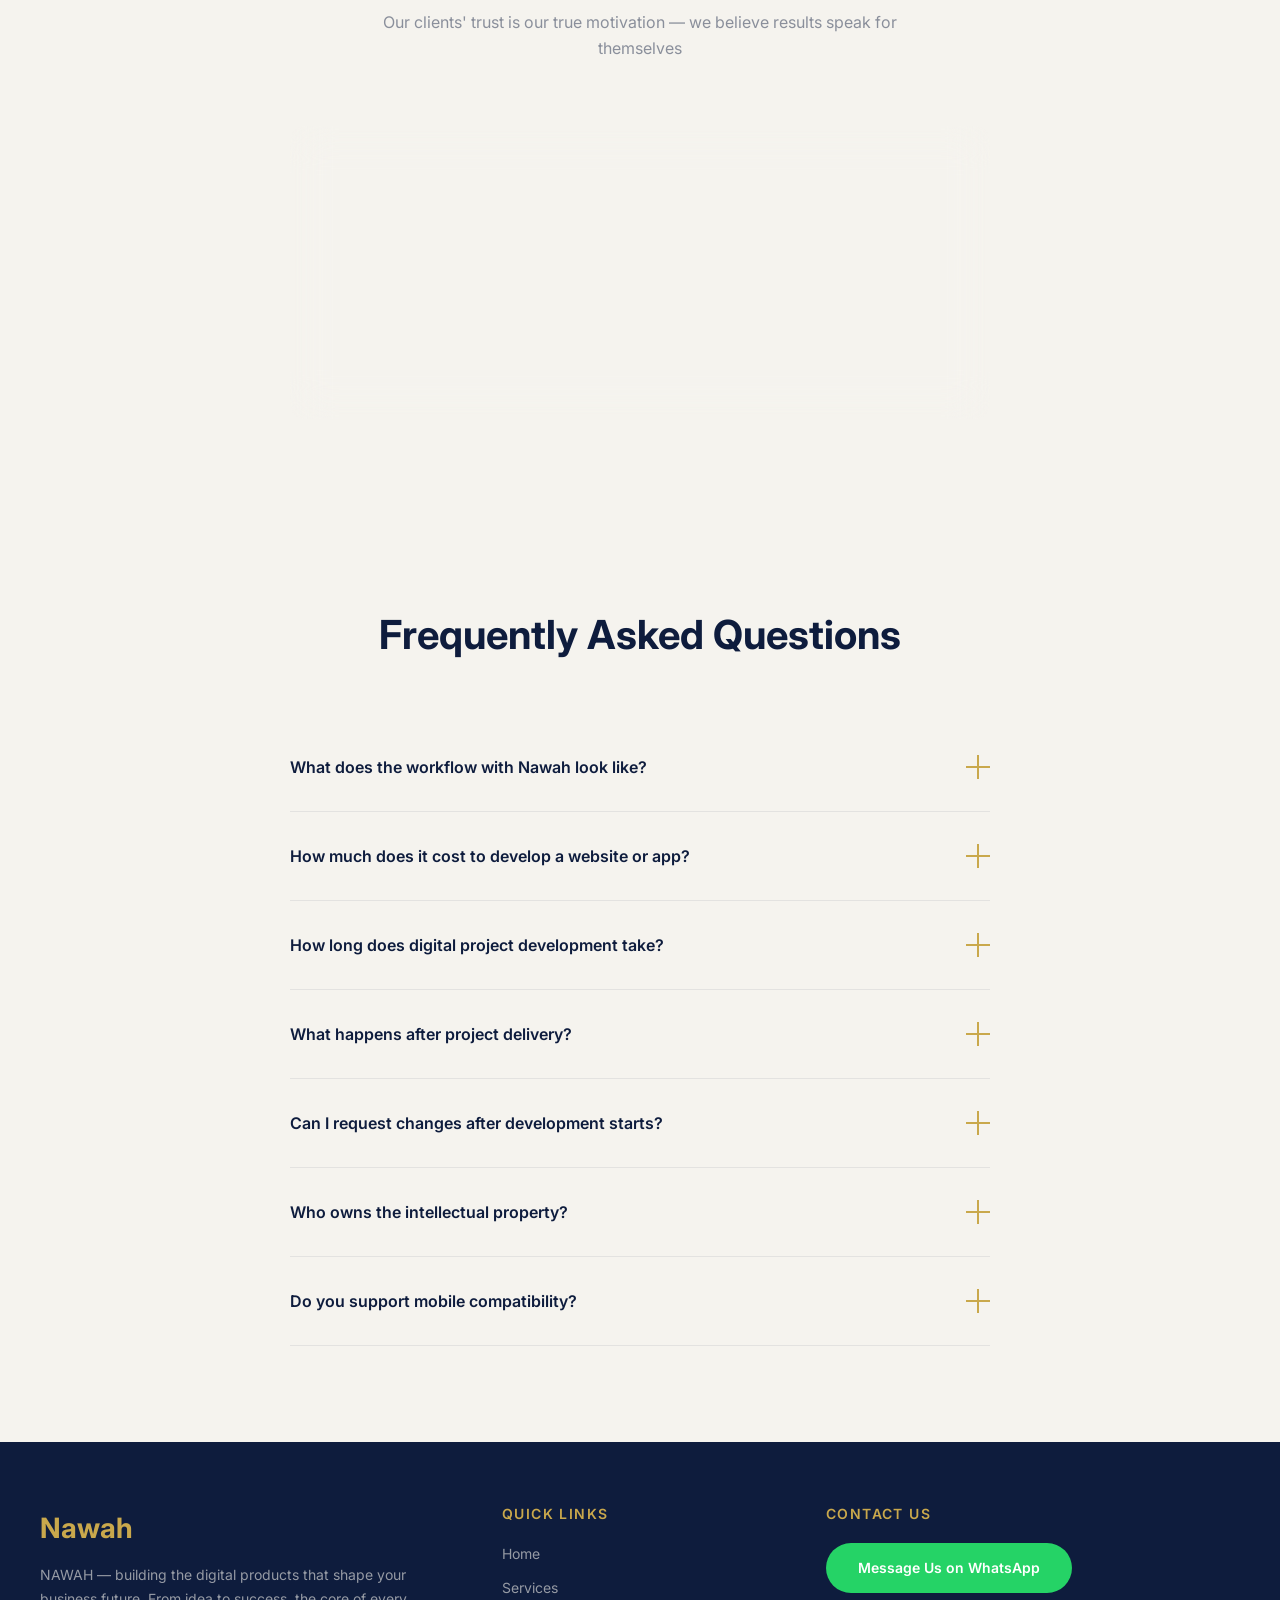
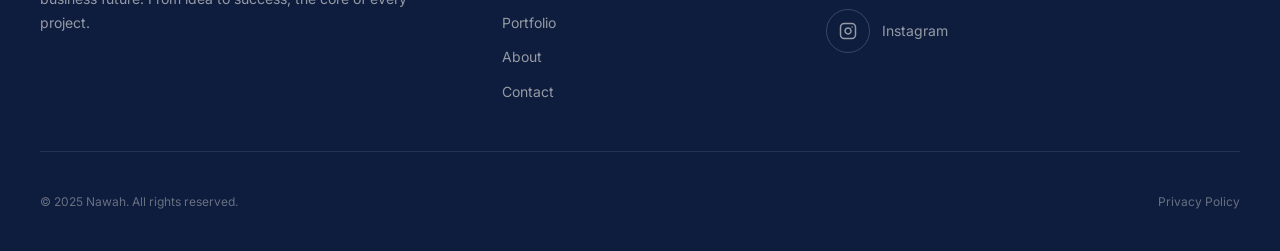
==== commit c3a101c4: "استبدال كل الصور بروابط CDN + ماوس سداسي جديد الصور: - حذف صور الماوس الثلاثة (1.64 MB) واستبدالها ب" ====
--- a/index.html
+++ b/index.html
@@ -10,12 +10,12 @@
   <!-- Open Graph -->
   <meta property="og:title" content="نواة / Nawah — Digital Development Agency">
   <meta property="og:description" content="نواة — وكالة تطوير مواقع، تطبيقات، وأنظمة أعمال في سوريا.">
-  <meta property="og:image" content="assets/images/og-image.jpg">
+  <meta property="og:image" content="https://res.cloudinary.com/dopbntej7/image/upload/f_auto,q_auto,w_512/v1790893106/jzynkrinp9hyvwmqhz2o.png">
   <meta property="og:type" content="website">
   <meta property="og:url" content="https://nawah.dev">
 
   <!-- Favicon — same as site logo -->
-  <link rel="icon" type="image/png" href="assets/images/logo.png">
+  <link rel="icon" type="image/png" href="https://res.cloudinary.com/dopbntej7/image/upload/f_auto,q_auto,w_256/v1790893106/jzynkrinp9hyvwmqhz2o.png">
 
   <!-- Canonical -->
   <link rel="canonical" href="https://nawah.dev">
@@ -51,6 +51,15 @@
   }
   </script>
 
+  <!-- Theme bootstrap — must run before first paint -->
+  <script>
+    (function () {
+      var saved = localStorage.getItem('nawah-theme');
+      var prefersDark = window.matchMedia('(prefers-color-scheme: dark)').matches;
+      document.documentElement.setAttribute('data-theme', saved || (prefersDark ? 'dark' : 'light'));
+    })();
+  </script>
+
   <!-- CSS -->
   <link rel="stylesheet" href="assets/css/main.css">
 </head>
@@ -66,7 +75,8 @@
     <nav class="navbar__inner" aria-label="Main navigation">
 
       <a href="index.html" class="navbar__logo" aria-label="Nawah Home">
-        <img src="assets/images/logo.png" alt="" class="navbar__logo-img" width="28" height="28">
+        <img src="https://res.cloudinary.com/dopbntej7/image/upload/f_auto,q_auto,w_256/v1790893106/jzynkrinp9hyvwmqhz2o.png" alt="" class="navbar__logo-img navbar__logo-img--light" width="32" height="37">
+        <img src="https://res.cloudinary.com/dopbntej7/image/upload/f_auto,q_auto,w_256/v1790893113/inpfi1nyyu2dqszcei87.png" alt="" class="navbar__logo-img navbar__logo-img--dark" width="32" height="37">
         <span data-i18n="nav.logo">نواة</span>
       </a>
 
@@ -113,7 +123,7 @@
       <p class="hero__subtitle" data-i18n="hero.subtitle">We build integrated digital solutions blending technical creativity with deep Syrian market insight — from idea to launch, the nucleus of every successful project.</p>
 
       <div class="hero__ctas">
-        <a href="https://wa.me/963998950904" target="_blank" rel="noopener noreferrer" class="btn btn--gold hero__cta" data-i18n="hero.cta.primary" data-cursor="Start">ابدأ مشروعك</a>
+        <a href="https://wa.me/963998950904" target="_blank" rel="noopener noreferrer" class="btn btn--gold hero__cta" data-i18n="hero.cta.primary">ابدأ مشروعك</a>
         <a href="portfolio.html" class="btn btn--outline hero__cta" data-i18n="hero.cta.secondary">Our Work</a>
         <a href="#about-brief" class="btn btn--text hero__cta" data-i18n="hero.cta.tertiary">
           Discover More <span class="btn__arrow">→</span>
--- a/assets/css/main.css
+++ b/assets/css/main.css
@@ -94,6 +94,12 @@
   --anim-base:   300ms ease;
   --anim-slow:   600ms ease;
   --anim-reveal: 800ms cubic-bezier(0.16, 1, 0.3, 1);
+
+  --cursor-glow:       201 168 76;
+  --cursor-ring-glow:  rgba(14, 28, 61, 0.35);
+  /* Artwork layers share one 256px source canvas with centered content
+     (heart 24%, mid 49%, outer 74%), so one box size nests them correctly. */
+  --cursor-box: 72px;
 }
 
 [data-theme="dark"] {
@@ -109,6 +115,9 @@
   --nav-bg:          rgba(26, 26, 26, 0.8);
   --glass-bg:        rgba(14, 28, 61, 0.3);
   --glass-border:    rgba(201, 168, 76, 0.2);
+
+  --cursor-glow:       243 205 120;
+  --cursor-ring-glow:  rgba(240, 196, 106, 0.4);
 }
 
 h1, h2, h3, h4, h5, h6 {
@@ -232,8 +241,22 @@
 
 .navbar__logo-img {
   width: 2rem;
-  height: 2rem;
+  height: auto;
+  aspect-ratio: 256 / 295;
+  object-fit: contain;
   flex-shrink: 0;
+}
+
+.navbar__logo-img--dark {
+  display: none;
+}
+
+[data-theme="dark"] .navbar__logo-img--light {
+  display: none;
+}
+
+[data-theme="dark"] .navbar__logo-img--dark {
+  display: block;
 }
 
 .navbar__links {
@@ -1603,68 +1626,90 @@
   text-transform: none;
 }
 
+/* Cursor layers, painted back-to-front: halo → outer → mid → heart core */
+
+.cursor__halo,
 .cursor__outer,
 .cursor__mid,
 .cursor__core {
   position: fixed;
   top: 0; left: 0;
+  pointer-events: none;
+  will-change: transform;
+  transform: translate(-50%, -50%);
+}
+
+/* Hexagonal glow behind the outer layer. The gradient alpha is held flat out to
+   the clip-path edge on purpose: a hexagon's vertices sit further from centre
+   than its flats, so any gradient that fades to zero there reads as a rounded
+   blob. Holding it lets the clip-path define a true hexagonal rim. */
+.cursor__halo {
+  width: calc(var(--cursor-box) * 1.1667);
+  height: calc(var(--cursor-box) * 1.3056);
+  z-index: 99995;
+  background-image: radial-gradient(closest-side,
+    rgb(var(--cursor-glow) / 0) 40%,
+    rgb(var(--cursor-glow) / 0.09) 78%,
+    rgb(var(--cursor-glow) / 0.16) 100%);
+  clip-path: polygon(50% 0%, 100% 25%, 100% 75%, 50% 100%, 0% 75%, 0% 25%);
+  opacity: 0.45;
+  will-change: transform, opacity;
+  animation: cursor-halo-pulse 3.4s ease-in-out infinite;
+}
+
+.cursor__halo::before {
+  content: '';
+  position: absolute;
+  inset: 12%;
+  background-image: radial-gradient(closest-side,
+    rgb(var(--cursor-glow) / 0) 30%,
+    rgb(var(--cursor-glow) / 0.15) 66%,
+    rgb(var(--cursor-glow) / 0.3) 100%);
+  clip-path: polygon(50% 0%, 100% 25%, 100% 75%, 50% 100%, 0% 75%, 0% 25%);
+}
+
+@keyframes cursor-halo-pulse {
+  0%, 100% { opacity: 0.28; }
+  50%      { opacity: 0.62; }
+}
+
+.cursor__outer,
+.cursor__mid,
+.cursor__core {
+  width: var(--cursor-box);
+  height: var(--cursor-box);
   background-repeat: no-repeat;
   background-position: center;
   background-size: contain;
-  pointer-events: none;
-  will-change: transform;
-  transform: translate(-50%, -50%);
 }
 
 .cursor__outer {
-  width: 48px; height: 48px;
-  background-image: url('https://raw.githubusercontent.com/frsman1745-tech/nawah/master/assets/images/cursor/orbit-2.png');
+  background-image: url('https://res.cloudinary.com/dopbntej7/image/upload/f_auto,q_auto,w_256/v1790892439/gtkvujygah4pinnunspv.png');
   z-index: 99997;
 }
 
 .cursor__mid {
-  width: 30px; height: 30px;
-  background-image: url('https://raw.githubusercontent.com/frsman1745-tech/nawah/master/assets/images/cursor/orbit-1.png');
+  background-image: url('https://res.cloudinary.com/dopbntej7/image/upload/f_auto,q_auto,w_256/v1790892432/xjdw3ubxipgzhfwa9vus.png');
   z-index: 99998;
 }
 
 .cursor__core {
-  width: 14px; height: 14px;
-  background-image: url('https://raw.githubusercontent.com/frsman1745-tech/nawah/master/assets/images/cursor/core.png');
+  background-image: url('https://res.cloudinary.com/dopbntej7/image/upload/f_auto,q_auto,w_256/v1790892425/ucanktw4enjgkvbcklen.png');
   z-index: 99999;
 }
 
-.cursor--hover .cursor__core {
-  filter: drop-shadow(0 0 5px rgba(243, 171, 3, 0.6));
+.cursor--hover .cursor__mid {
+  filter: drop-shadow(0 0 5px var(--cursor-ring-glow));
   transition: filter 0.3s ease;
 }
 
-.cursor--hover .cursor__mid {
-  filter: drop-shadow(0 0 4px rgba(12, 28, 51, 0.5));
+.cursor--hover .cursor__outer {
+  filter: drop-shadow(0 0 8px var(--cursor-ring-glow));
   transition: filter 0.3s ease;
 }
 
-.cursor--hover .cursor__outer {
-  filter: drop-shadow(0 0 6px rgba(40, 57, 75, 0.4));
-  transition: filter 0.3s ease;
-}
-
-.cursor--text .cursor__label {
-  opacity: 1;
-}
-
-.cursor__label {
-  position: fixed;
-  top: 0; left: 0;
-  font-size: 11px; font-weight: 700;
-  letter-spacing: 0.12em;
-  color: var(--accent);
-  opacity: 0;
-  transition: opacity 0.3s ease;
-  text-transform: uppercase;
-  white-space: nowrap;
-  z-index: 100000;
-  pointer-events: none;
+@media (prefers-reduced-motion: reduce) {
+  .cursor__halo { animation: none; opacity: 0.4; }
 }
 
 .section-divider {
@@ -1943,9 +1988,8 @@
   }
 }
 
-/* ======== Mobile layout overrides ======== */
-
-/* up to 1024px — tablet landscape & smaller */
+/* ======== Mobile layout overrides (max-width) ======== */
+
 @media (max-width: 1024px) {
   .services__grid { grid-template-columns: repeat(2, 1fr); gap: var(--space-lg); }
   .team__grid { grid-template-columns: repeat(2, 1fr); }
@@ -1956,184 +2000,113 @@
   .footer__grid { grid-template-columns: 1fr 1fr; }
 }
 
-/* up to 768px — tablet portrait & smaller */
 @media (max-width: 768px) {
   .navbar__links { display: none; }
   .navbar__hamburger { display: flex; }
 
-  .services__grid,
-  .team__grid,
-  .projects-grid,
+  .featured-project { padding: var(--space-xl) var(--space-md); }
+
+  .services__grid { grid-template-columns: 1fr; }
+  .team__grid { grid-template-columns: 1fr; }
+  .projects-grid { grid-template-columns: 1fr; }
   .values-grid { grid-template-columns: 1fr; }
-
-  .btn { padding: 12px 24px; font-size: 0.8125rem; }
-  .btn--gold { padding: 14px 28px; font-size: var(--text-sm); }
-  .btn--gold::after { display: none; }
-  .btn--text { padding: 0; font-size: var(--text-sm); }
-  .btn--whatsapp { width: 100%; font-size: var(--text-sm); }
-
-  .hero__ctas { flex-direction: column; align-items: center; gap: 0.5rem; }
-  .hero__cta { width: 100%; max-width: 280px; }
-
-  .hero__headline { font-size: clamp(1.2rem, 4vw, 1.6rem); }
-  .hero__subtitle { font-size: 0.875rem; max-width: 100%; }
-
-  .hero__scroll-indicator { bottom: var(--space-lg); }
-  .hero__scroll-indicator .arrow { width: 14px; height: 14px; border-width: 1.5px; }
-  .hero__scroll-indicator span { font-size: 0.6rem; }
+  .footer__grid { grid-template-columns: 1fr; text-align: center; gap: var(--space-lg); }
+  .footer__contact-item { justify-content: center; }
+  .footer__bottom { flex-direction: column; text-align: center; gap: var(--space-sm); }
+
+  .hero__ctas { flex-direction: column; align-items: center; gap: var(--space-sm); }
+  .hero__cta.btn--primary, .hero__cta.btn--outline { width: 100%; max-width: 320px; }
+
+  html[lang="en"] .hero__headline {
+    font-size: clamp(1.35rem, 3.5vw, 1.75rem);
+  }
 
   .stats__grid { flex-direction: column; gap: var(--space-lg); }
-  .stats__divider { transform: rotate(90deg); width: 40px; }
-  .stats__number { font-size: var(--text-2xl); }
-  .stats__label { font-size: 0.75rem; }
-
-  .section__heading { margin-bottom: var(--space-xl); }
-  .section__eyebrow { font-size: 0.65rem; }
-  .section__title { font-size: 1.125rem; margin-bottom: 0.375rem; }
-  .section__subtitle { font-size: 0.8125rem; }
-
-  .glass-card { padding: var(--space-md); backdrop-filter: none; -webkit-backdrop-filter: none; }
-
-  .service-card__icon-frame { width: 56px; height: 64px; margin-bottom: 0.625rem; }
-  .service-card__icon-inner { width: 42px; height: 48px; }
-  .service-card__title { font-size: var(--text-base); }
-  .service-card__desc { font-size: 0.8125rem; }
-
-  .features__item { flex-direction: column; align-items: center; text-align: center; gap: 0.75rem; }
-  .features__item:nth-child(odd),
+  .stats__divider { transform: rotate(90deg); }
+
+  .service-card__icon-frame { width: 60px; height: 69px; }
+  .service-card__icon-inner { width: 46px; height: 53px; font-size: var(--text-lg); }
+
+  .features__item { flex-direction: column; align-items: center; text-align: center; }
+  .features__item:nth-child(odd) { --slide-x: 0; }
   .features__item:nth-child(even) { --slide-x: 0; }
-  .features__icon-frame { width: 48px; height: 55px; }
-  .features__icon-inner { width: 36px; height: 36px; }
-  .features__title { font-size: var(--text-base); }
-  .features__text p { font-size: 0.8125rem; }
-  .features__list { gap: 1.25rem; }
 
   .project-card__image-placeholder { aspect-ratio: 600/400; }
 
-  .featured-project { padding: var(--space-xl) var(--space-md); }
   .featured-project__mockups { flex-direction: column; }
-  .mockup--mobile { width: 140px; }
+  .mockup--mobile { width: 160px; }
   .mockup--desktop { max-width: 100%; }
   .featured-project__actions { flex-direction: column; width: 100%; }
   .featured-project__actions .live-link { width: 100%; justify-content: center; }
 
-  .team-card { padding: var(--space-md); }
-  .team-card__photo { width: 100px; height: 100px; }
-  .team-card__name { font-size: var(--text-base); }
-
   .about-vision__grid { gap: var(--space-lg); }
   .vision-card, .mission-card { padding: var(--space-lg); }
 
   .page-hero { min-height: 30vh; }
-  .page-hero__title { font-size: 1.25rem; }
-
-  .faq__item { padding: 0.5rem 0; }
-  .faq__question { font-size: 0.875rem; }
-  .faq__answer p { font-size: 0.8125rem; }
-
+
+  .faq__item { padding: var(--space-sm) 0; }
+
+  .hero__scroll-indicator { bottom: var(--space-lg); }
+  .hero__scroll-indicator .arrow { width: 16px; height: 16px; }
+
+  .section__heading { margin-bottom: var(--space-xl); }
+  .features__list { gap: var(--space-lg); }
+  .glass-card { padding: var(--space-md); }
+  .team-card { padding: var(--space-md); }
+  .vision-card, .mission-card { padding: var(--space-md); }
+  .faq__item { padding: var(--space-xs) 0; }
+  .values-grid { padding: 0 var(--space-md) var(--space-xl); }
+
+  .cursor__halo, .cursor__outer, .cursor__mid, .cursor__core { display: none !important; }
+}
+
+@media (max-width: 480px) {
+  .hero { min-height: 88vh; }
+  .hero__headline { margin-bottom: var(--space-sm); }
+  .hero__subtitle { margin-bottom: var(--space-lg); max-width: none; }
+  .hero__content { padding: 0 var(--space-sm); }
+  .hero__scroll-indicator { bottom: var(--space-md); }
+
+  .section { padding: var(--space-xl) var(--space-sm); }
+  .section__heading { margin-bottom: var(--space-lg); }
+
+  .service-card__icon-frame { width: 52px; height: 60px; }
+  .service-card__icon-inner { width: 40px; height: 46px; }
+  .service-card__desc { margin-bottom: var(--space-sm); }
+
+  .features__icon-frame { width: 48px; height: 55px; }
+  .features__icon-inner { width: 36px; height: 36px; font-size: var(--text-base); }
+  .features__item { gap: var(--space-md); }
+  .features__text p { font-size: var(--text-base); }
+
+  .team-card__photo { width: 100px; height: 100px; }
   .client-logo-circle { width: 80px; height: 80px; }
-
-  .testimonial-card { padding: var(--space-md); }
-  .testimonial-card__quote { font-size: var(--text-base); }
-
-  .footer__grid { grid-template-columns: 1fr; text-align: center; gap: 1.25rem; }
-  .footer__heading { font-size: 0.75rem; }
-  .footer__link, .footer__desc, .footer__contact-item { font-size: 0.8125rem; }
-  .footer__contact-item { justify-content: center; }
-  .footer__bottom { flex-direction: column; text-align: center; gap: var(--space-sm); }
-
-  .cursor__outer, .cursor__mid, .cursor__core, .cursor__label { display: none !important; }
-}
-
-/* up to 480px — phones */
-@media (max-width: 480px) {
-  .hero { min-height: 92vh; padding-top: 60px; }
-  .hero__headline { margin-bottom: var(--space-sm); }
-  .hero__subtitle { margin-bottom: 1.25rem; max-width: none; }
-  .hero__content { padding: 0 var(--space-sm); }
-  .hero__scroll-indicator { bottom: var(--space-md); display: none; }
-  .hero__scroll-indicator span { font-size: 0.6rem; }
-
-  .btn { padding: 10px 20px; font-size: 0.75rem; }
-  .btn--gold { padding: 12px 24px; font-size: 0.8125rem; }
-  .btn--gold::after { display: inline-block; margin-right: 4px; font-size: 0.65em; }
-  .btn--outline { font-size: 0.75rem; }
-  .btn--text { font-size: 0.75rem; }
-
-  .section { padding: var(--space-xl) var(--space-sm); }
-  .section__title { font-size: 1rem; }
-  .section__eyebrow { font-size: 0.6rem; }
-
-  .service-card { padding: var(--space-md); }
-  .service-card__icon-frame { width: 48px; height: 55px; }
-  .service-card__icon-inner { width: 36px; height: 42px; }
-  .service-card__desc { font-size: 0.75rem; margin-bottom: var(--space-sm); }
-
-  .features__icon-frame { width: 44px; height: 50px; }
-  .features__icon-inner { width: 32px; height: 32px; }
-  .features__item { gap: var(--space-md); }
-  .features__title { font-size: 0.875rem; }
-  .features__text p { font-size: 0.75rem; }
-
-  .team-card__photo { width: 80px; height: 80px; }
-  .team-card__name { font-size: 0.875rem; }
-  .team-card__title { font-size: 0.75rem; }
-
-  .client-logo-circle { width: 70px; height: 70px; }
-
-  .mockup--mobile { width: 100px; }
-
-  .nav-overlay__link { font-size: 1.25rem; }
+  .mockup--mobile { width: 120px; }
+  .mockup--desktop { max-width: 100%; }
+
+  .nav-overlay__link { font-size: var(--text-xl); }
 
   .page-hero { min-height: 25vh; }
-  .page-hero__title { font-size: 1.125rem; }
-
-  .faq__item { padding: 0.375rem 0; }
-  .faq__question { font-size: 0.8125rem; }
-  .faq__answer p { font-size: 0.75rem; }
-
+  .faq__item { padding: var(--space-xs) 0; }
   .stats__grid { gap: var(--space-md); }
-  .stats__number { font-size: 1.5rem; }
-  .stats__label { font-size: 0.6875rem; }
-
-  .values-grid { padding: 0 var(--space-sm) var(--space-lg); }
-
-  .footer__grid { gap: 1rem; }
-  .footer__heading { font-size: 0.6875rem; }
-  .footer__link, .footer__desc, .footer__contact-item { font-size: 0.75rem; }
-  .footer__bottom { font-size: 0.6875rem; }
-}
-
-/* up to 380px — small phones */
+}
+
 @media (max-width: 380px) {
-  .btn { padding: 8px 16px; font-size: 0.6875rem; }
-  .btn--gold { padding: 10px 20px; font-size: 0.75rem; }
-  .btn--outline { font-size: 0.6875rem; }
-
-  .hero__cta { max-width: none; }
-  .hero { min-height: 90vh; padding-top: 50px; }
-  .hero__headline { font-size: clamp(0.875rem, 4.5vw, 1.1rem); margin-bottom: var(--space-xs); }
-  .hero__subtitle { font-size: 0.75rem; }
-
-  .section { padding: 1.25rem var(--space-xs); }
-  .section__title { font-size: 0.875rem; }
-
-  .service-card__title { font-size: 0.8125rem; }
-
-  .team-card__photo { width: 70px; height: 70px; }
-
-  .client-logo-circle { width: 60px; height: 60px; }
-
+  .btn { padding: 10px 14px; font-size: var(--text-sm); }
+  .hero__cta.btn--primary, .hero__cta.btn--outline { max-width: none; }
+  .hero { min-height: 85vh; }
+  .hero__headline { margin-bottom: var(--space-xs); }
+  html[lang="en"] .hero__headline { font-size: 1.25rem; }
+  .section { padding: var(--space-lg) var(--space-xs); }
   .footer__bottom-links { flex-direction: column; gap: var(--space-xs); }
   .page-hero { min-height: 20vh; }
-  .page-hero__title { font-size: 1rem; }
 }
 
 /* ======== Print ======== */
 
 @media print {
   .navbar { position: relative; background: none; backdrop-filter: none; }
-  .hero__canvas, .cursor__outer, .cursor__mid, .cursor__core, .cursor__label,
+  .hero__canvas, .cursor__halo, .cursor__outer, .cursor__mid, .cursor__core,
   .nav-overlay, .hero__scroll-indicator { display: none !important; }
 }
 
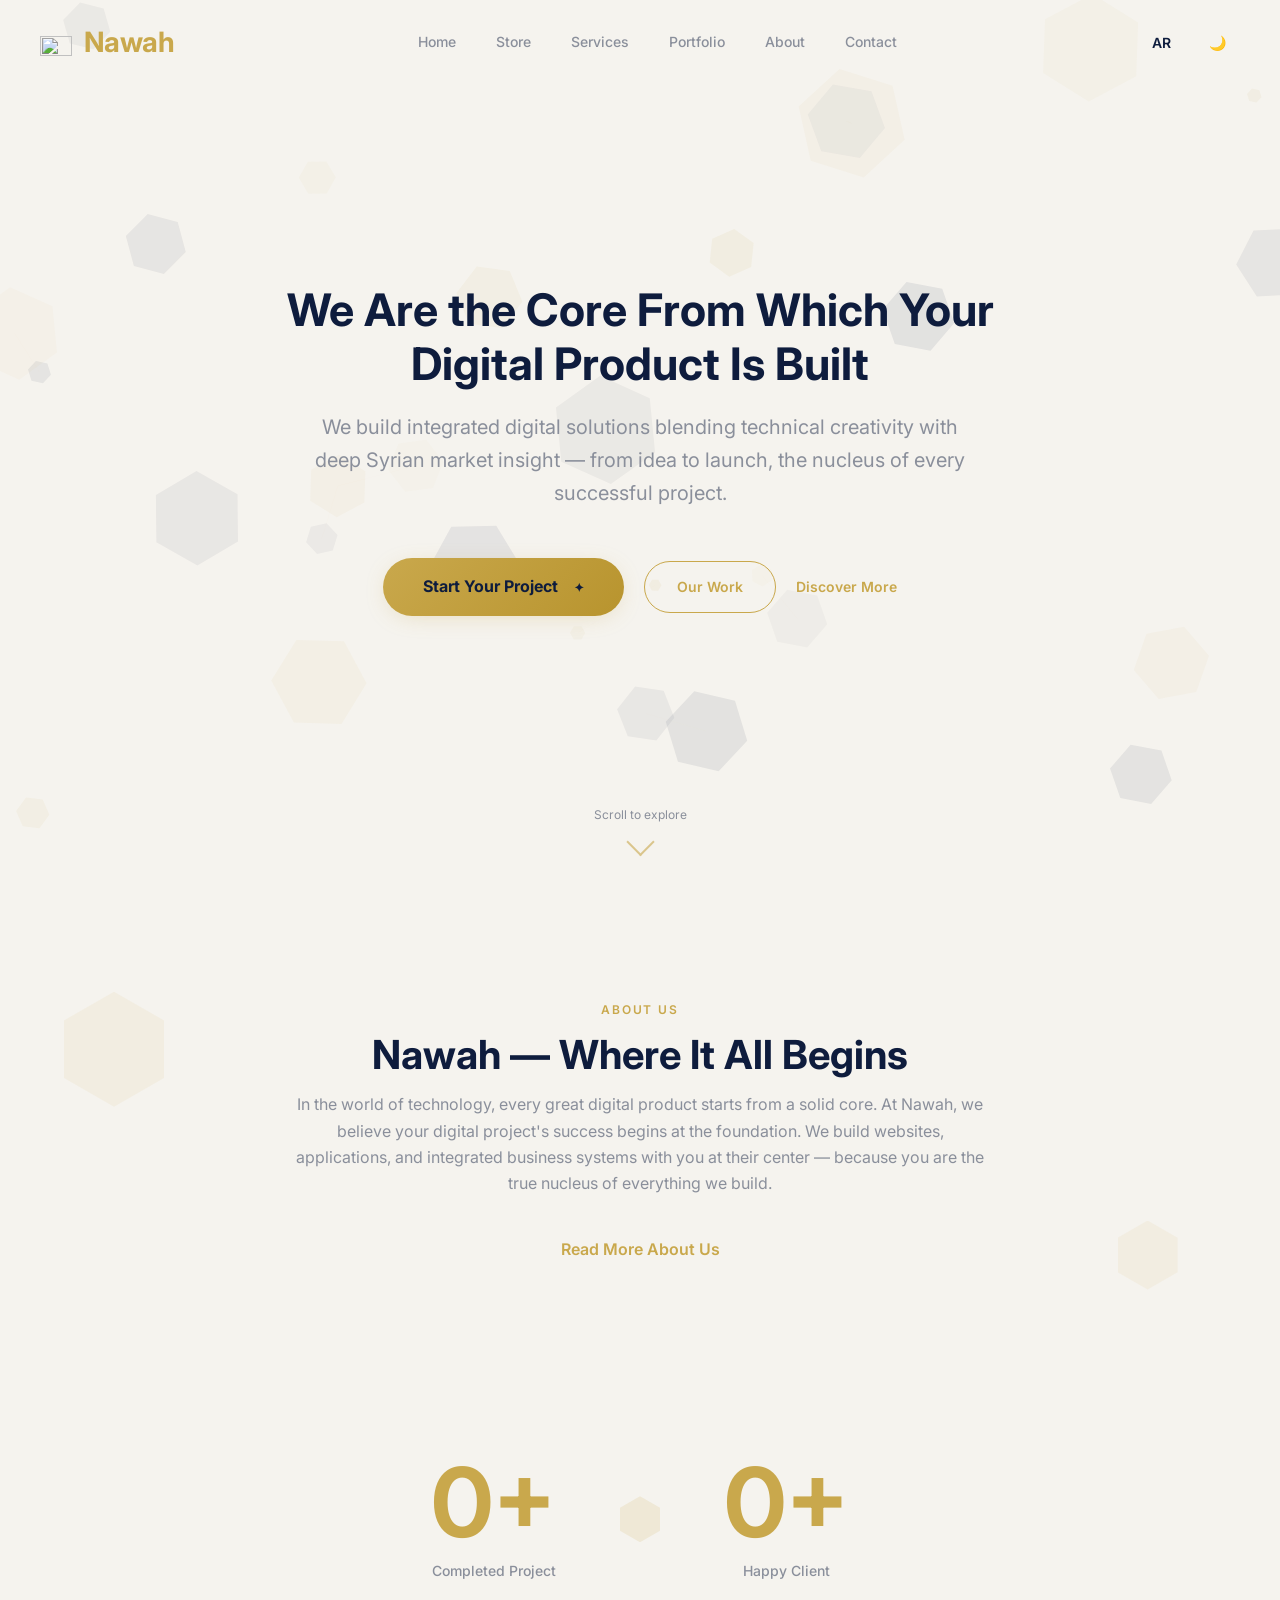
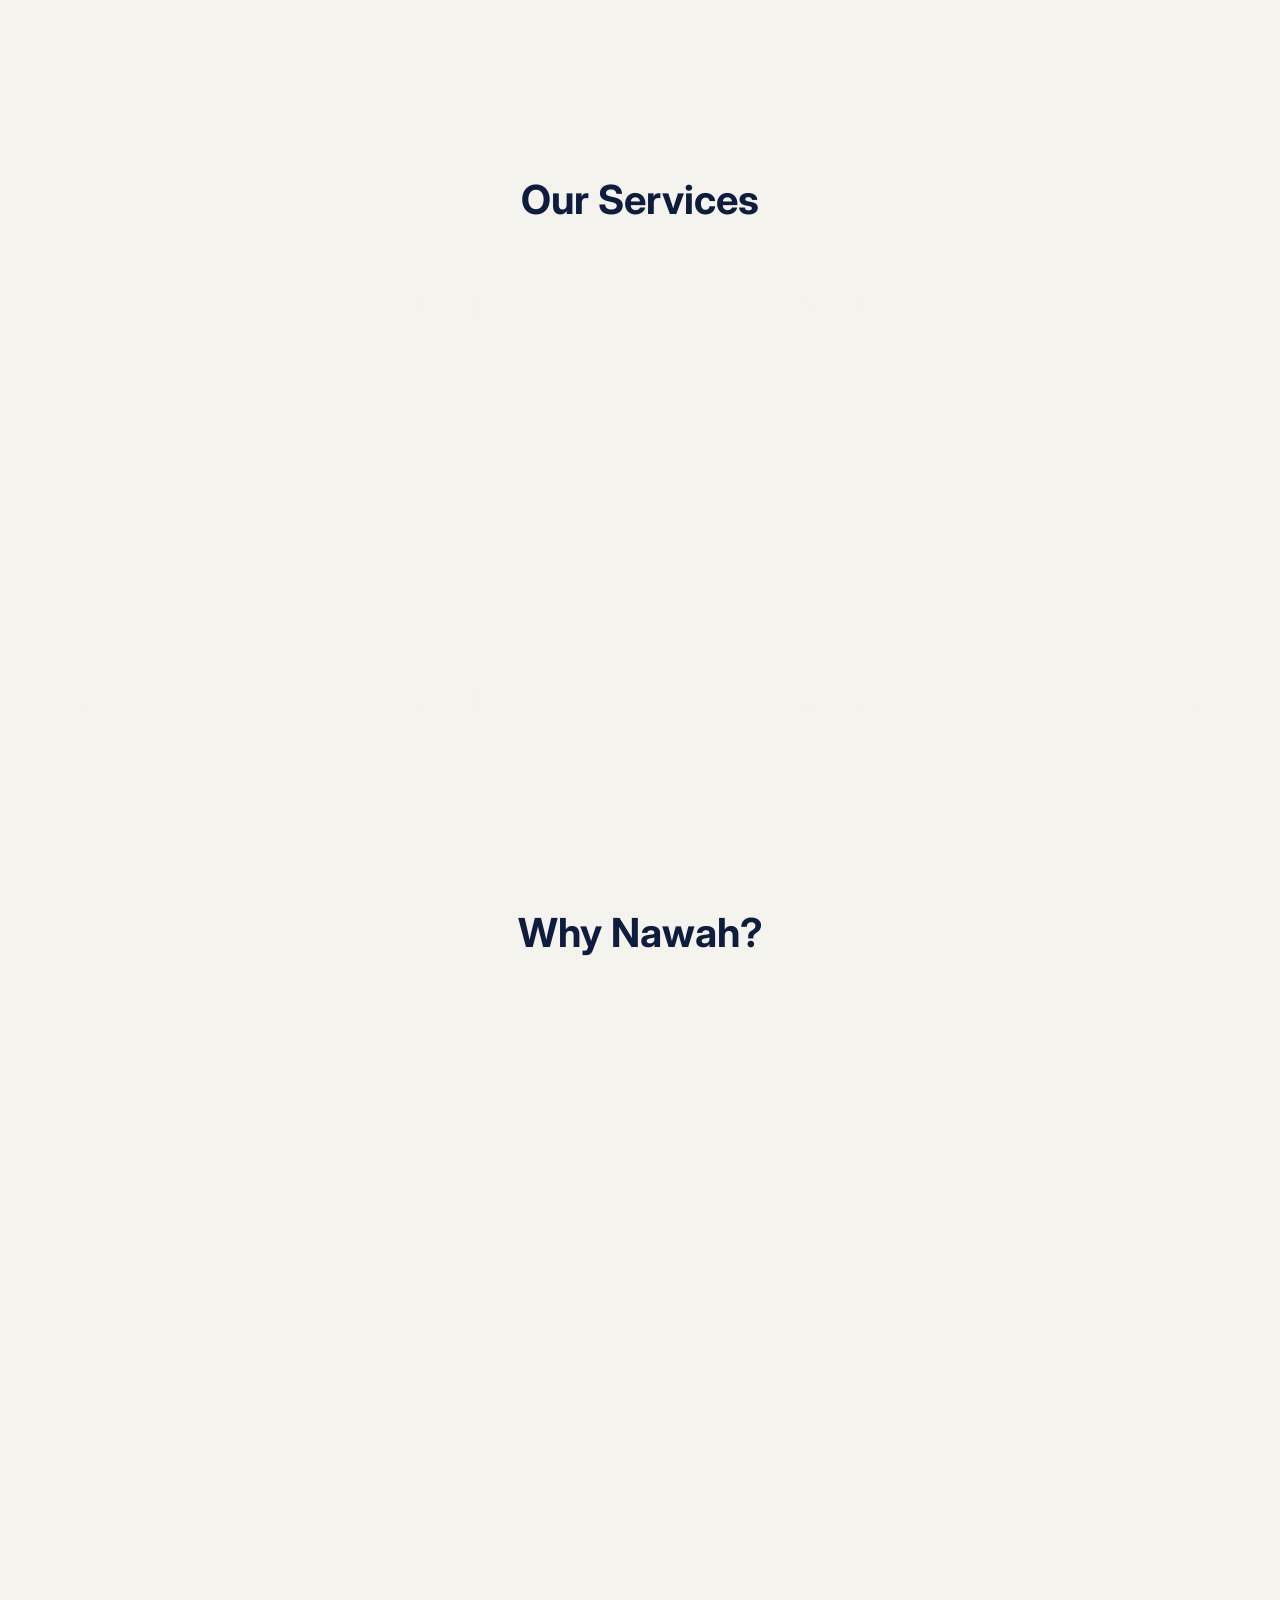
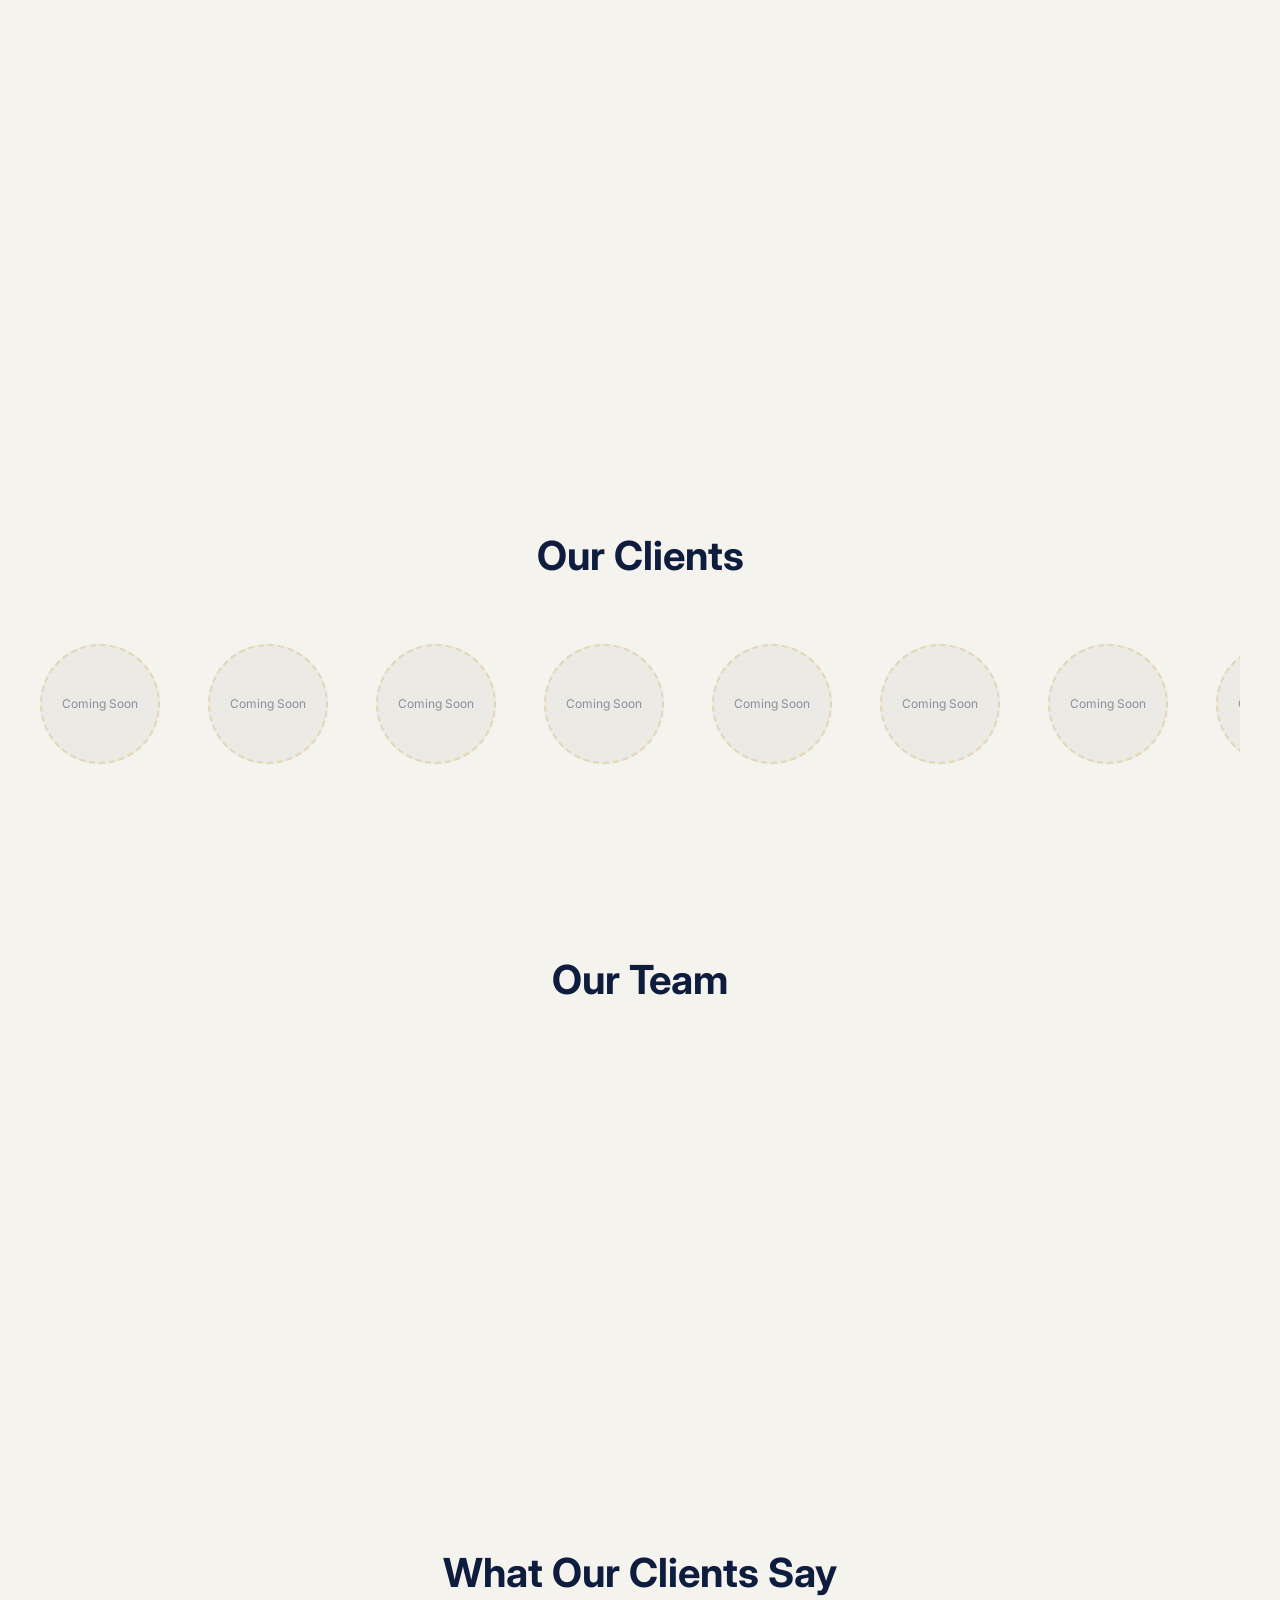
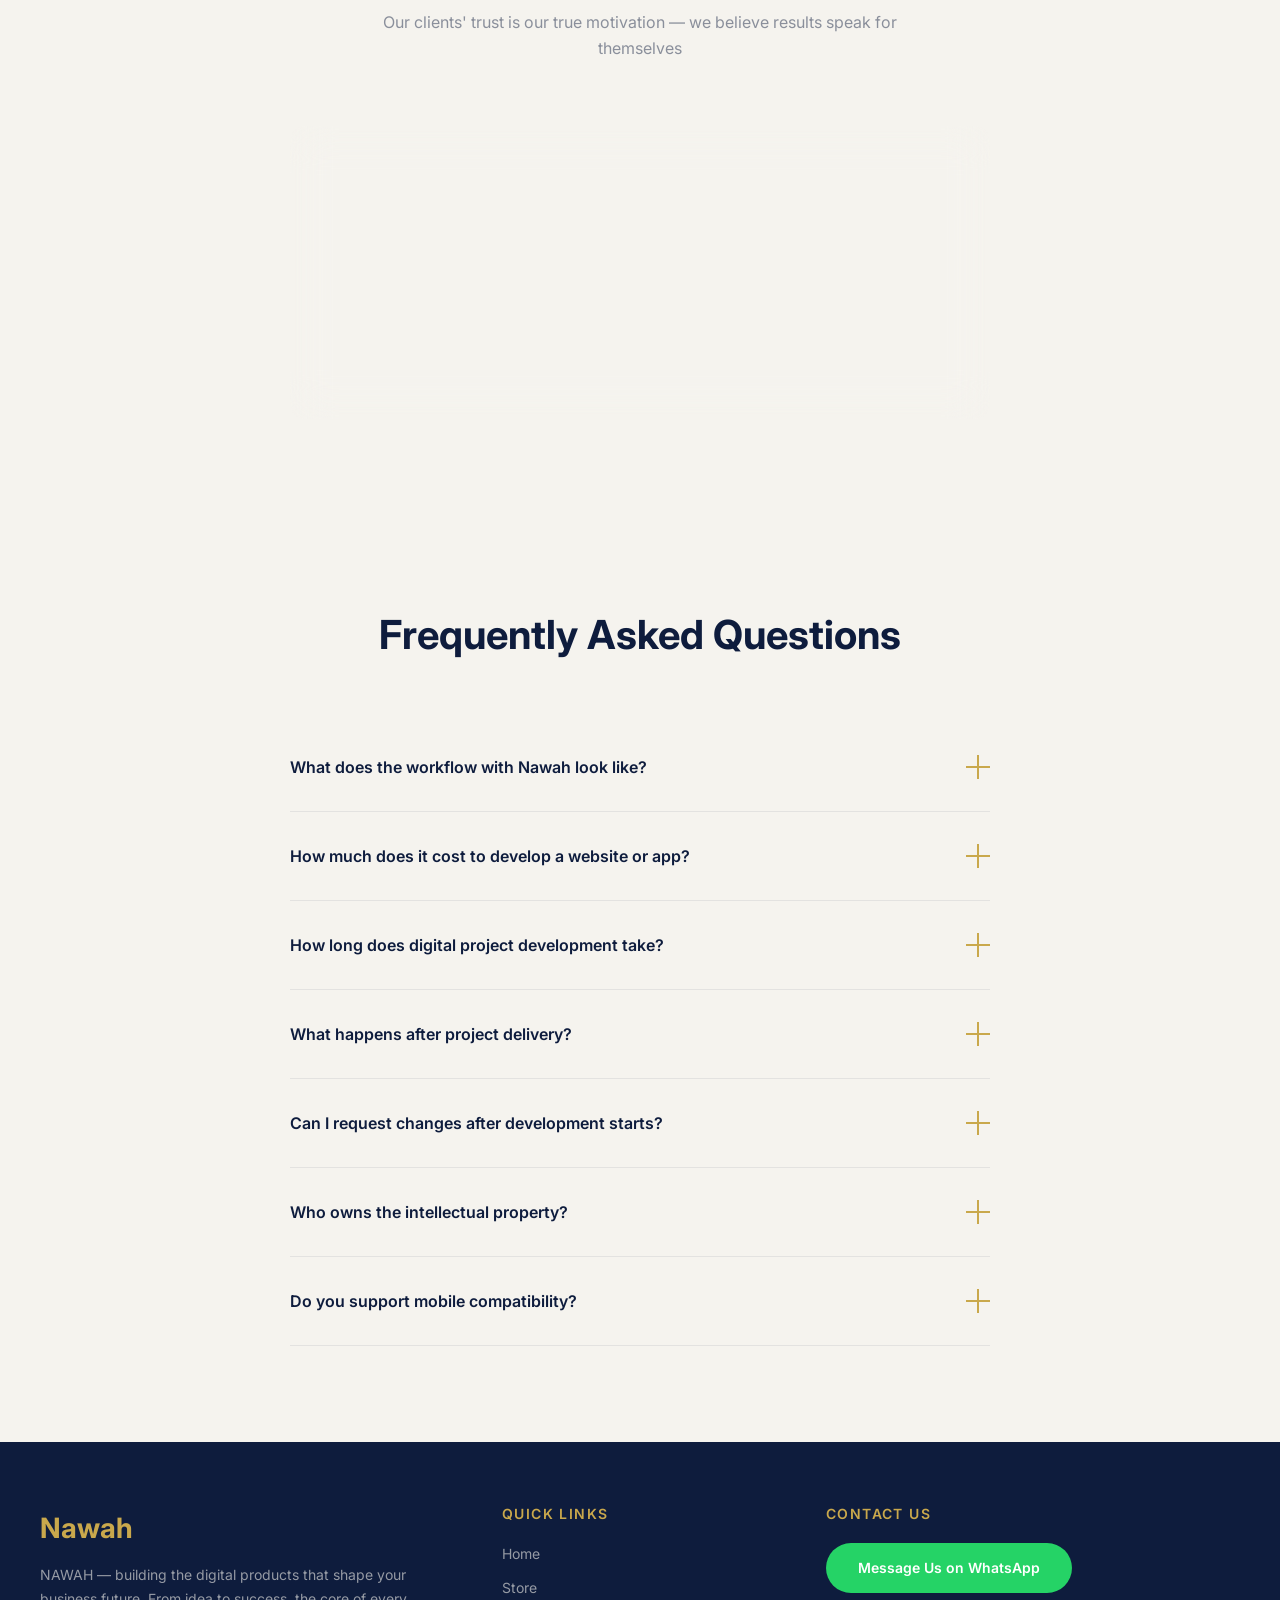
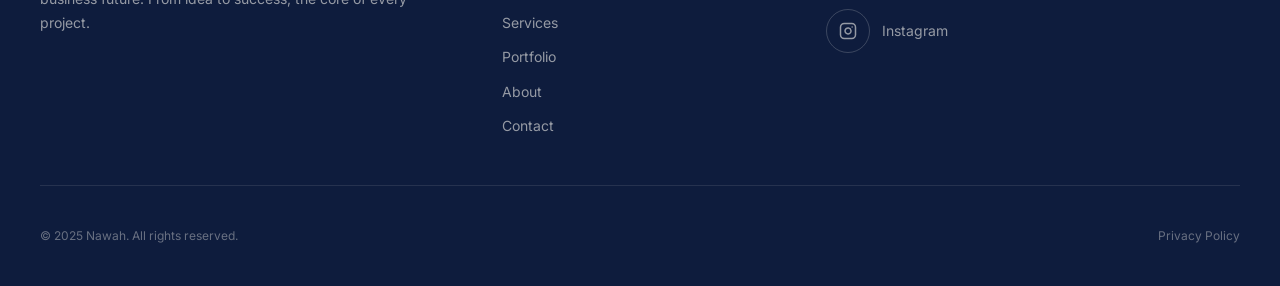
==== commit 7ccc46a9: "إضافة المتجر إلى قوائم التنقل في كل الصفحات كان store.html موجود لوحده بدون أي رابط يوصله من باقي ال" ====
--- a/index.html
+++ b/index.html
@@ -82,6 +82,7 @@
 
       <div class="navbar__links">
         <a href="index.html" class="navbar__link" data-i18n="nav.home">Home</a>
+        <a href="store.html" class="navbar__link" data-i18n="nav.store">Store</a>
         <a href="#services" class="navbar__link" data-i18n="nav.services">Services</a>
         <a href="portfolio.html" class="navbar__link" data-i18n="nav.portfolio">Portfolio</a>
         <a href="about.html" class="navbar__link" data-i18n="nav.about">About</a>
@@ -104,6 +105,7 @@
   <div class="nav-overlay" id="nav-overlay" role="dialog" aria-modal="true">
     <div class="nav-overlay__links">
       <a href="index.html" class="nav-overlay__link" data-i18n="nav.home">Home</a>
+      <a href="store.html" class="nav-overlay__link" data-i18n="nav.store">Store</a>
       <a href="#services" class="nav-overlay__link" data-i18n="nav.services">Services</a>
       <a href="portfolio.html" class="nav-overlay__link" data-i18n="nav.portfolio">Portfolio</a>
       <a href="about.html" class="nav-overlay__link" data-i18n="nav.about">About</a>
@@ -647,6 +649,7 @@
         <h4 class="footer__heading" data-i18n="footer.quickLinks">Quick Links</h4>
         <div class="footer__links">
           <a href="index.html" class="footer__link" data-i18n="nav.home">Home</a>
+          <a href="store.html" class="footer__link" data-i18n="nav.store">Store</a>
           <a href="#services" class="footer__link" data-i18n="nav.services">Services</a>
           <a href="portfolio.html" class="footer__link" data-i18n="nav.portfolio">Portfolio</a>
           <a href="about.html" class="footer__link" data-i18n="nav.about">About</a>
--- a/assets/css/main.css
+++ b/assets/css/main.css
@@ -95,7 +95,6 @@
   --anim-slow:   600ms ease;
   --anim-reveal: 800ms cubic-bezier(0.16, 1, 0.3, 1);
 
-  --cursor-glow:       201 168 76;
   --cursor-ring-glow:  rgba(14, 28, 61, 0.35);
   /* Artwork layers share one 256px source canvas with centered content
      (heart 24%, mid 49%, outer 74%), so one box size nests them correctly. */
@@ -116,7 +115,6 @@
   --glass-bg:        rgba(14, 28, 61, 0.3);
   --glass-border:    rgba(201, 168, 76, 0.2);
 
-  --cursor-glow:       243 205 120;
   --cursor-ring-glow:  rgba(240, 196, 106, 0.4);
 }
 
@@ -1626,9 +1624,8 @@
   text-transform: none;
 }
 
-/* Cursor layers, painted back-to-front: halo → outer → mid → heart core */
-
-.cursor__halo,
+/* Cursor layers, painted back-to-front: outer → mid → heart core */
+
 .cursor__outer,
 .cursor__mid,
 .cursor__core {
@@ -1637,45 +1634,6 @@
   pointer-events: none;
   will-change: transform;
   transform: translate(-50%, -50%);
-}
-
-/* Hexagonal glow behind the outer layer. The gradient alpha is held flat out to
-   the clip-path edge on purpose: a hexagon's vertices sit further from centre
-   than its flats, so any gradient that fades to zero there reads as a rounded
-   blob. Holding it lets the clip-path define a true hexagonal rim. */
-.cursor__halo {
-  width: calc(var(--cursor-box) * 1.1667);
-  height: calc(var(--cursor-box) * 1.3056);
-  z-index: 99995;
-  background-image: radial-gradient(closest-side,
-    rgb(var(--cursor-glow) / 0) 40%,
-    rgb(var(--cursor-glow) / 0.09) 78%,
-    rgb(var(--cursor-glow) / 0.16) 100%);
-  clip-path: polygon(50% 0%, 100% 25%, 100% 75%, 50% 100%, 0% 75%, 0% 25%);
-  opacity: 0.45;
-  will-change: transform, opacity;
-  animation: cursor-halo-pulse 3.4s ease-in-out infinite;
-}
-
-.cursor__halo::before {
-  content: '';
-  position: absolute;
-  inset: 12%;
-  background-image: radial-gradient(closest-side,
-    rgb(var(--cursor-glow) / 0) 30%,
-    rgb(var(--cursor-glow) / 0.15) 66%,
-    rgb(var(--cursor-glow) / 0.3) 100%);
-  clip-path: polygon(50% 0%, 100% 25%, 100% 75%, 50% 100%, 0% 75%, 0% 25%);
-}
-
-@keyframes cursor-halo-pulse {
-  0%, 100% { opacity: 0.28; }
-  50%      { opacity: 0.62; }
-}
-
-.cursor__outer,
-.cursor__mid,
-.cursor__core {
   width: var(--cursor-box);
   height: var(--cursor-box);
   background-repeat: no-repeat;
@@ -1706,10 +1664,6 @@
 .cursor--hover .cursor__outer {
   filter: drop-shadow(0 0 8px var(--cursor-ring-glow));
   transition: filter 0.3s ease;
-}
-
-@media (prefers-reduced-motion: reduce) {
-  .cursor__halo { animation: none; opacity: 0.4; }
 }
 
 .section-divider {
@@ -2057,7 +2011,7 @@
   .faq__item { padding: var(--space-xs) 0; }
   .values-grid { padding: 0 var(--space-md) var(--space-xl); }
 
-  .cursor__halo, .cursor__outer, .cursor__mid, .cursor__core { display: none !important; }
+  .cursor__outer, .cursor__mid, .cursor__core { display: none !important; }
 }
 
 @media (max-width: 480px) {
@@ -2106,7 +2060,7 @@
 
 @media print {
   .navbar { position: relative; background: none; backdrop-filter: none; }
-  .hero__canvas, .cursor__halo, .cursor__outer, .cursor__mid, .cursor__core,
+  .hero__canvas, .cursor__outer, .cursor__mid, .cursor__core,
   .nav-overlay, .hero__scroll-indicator { display: none !important; }
 }
 
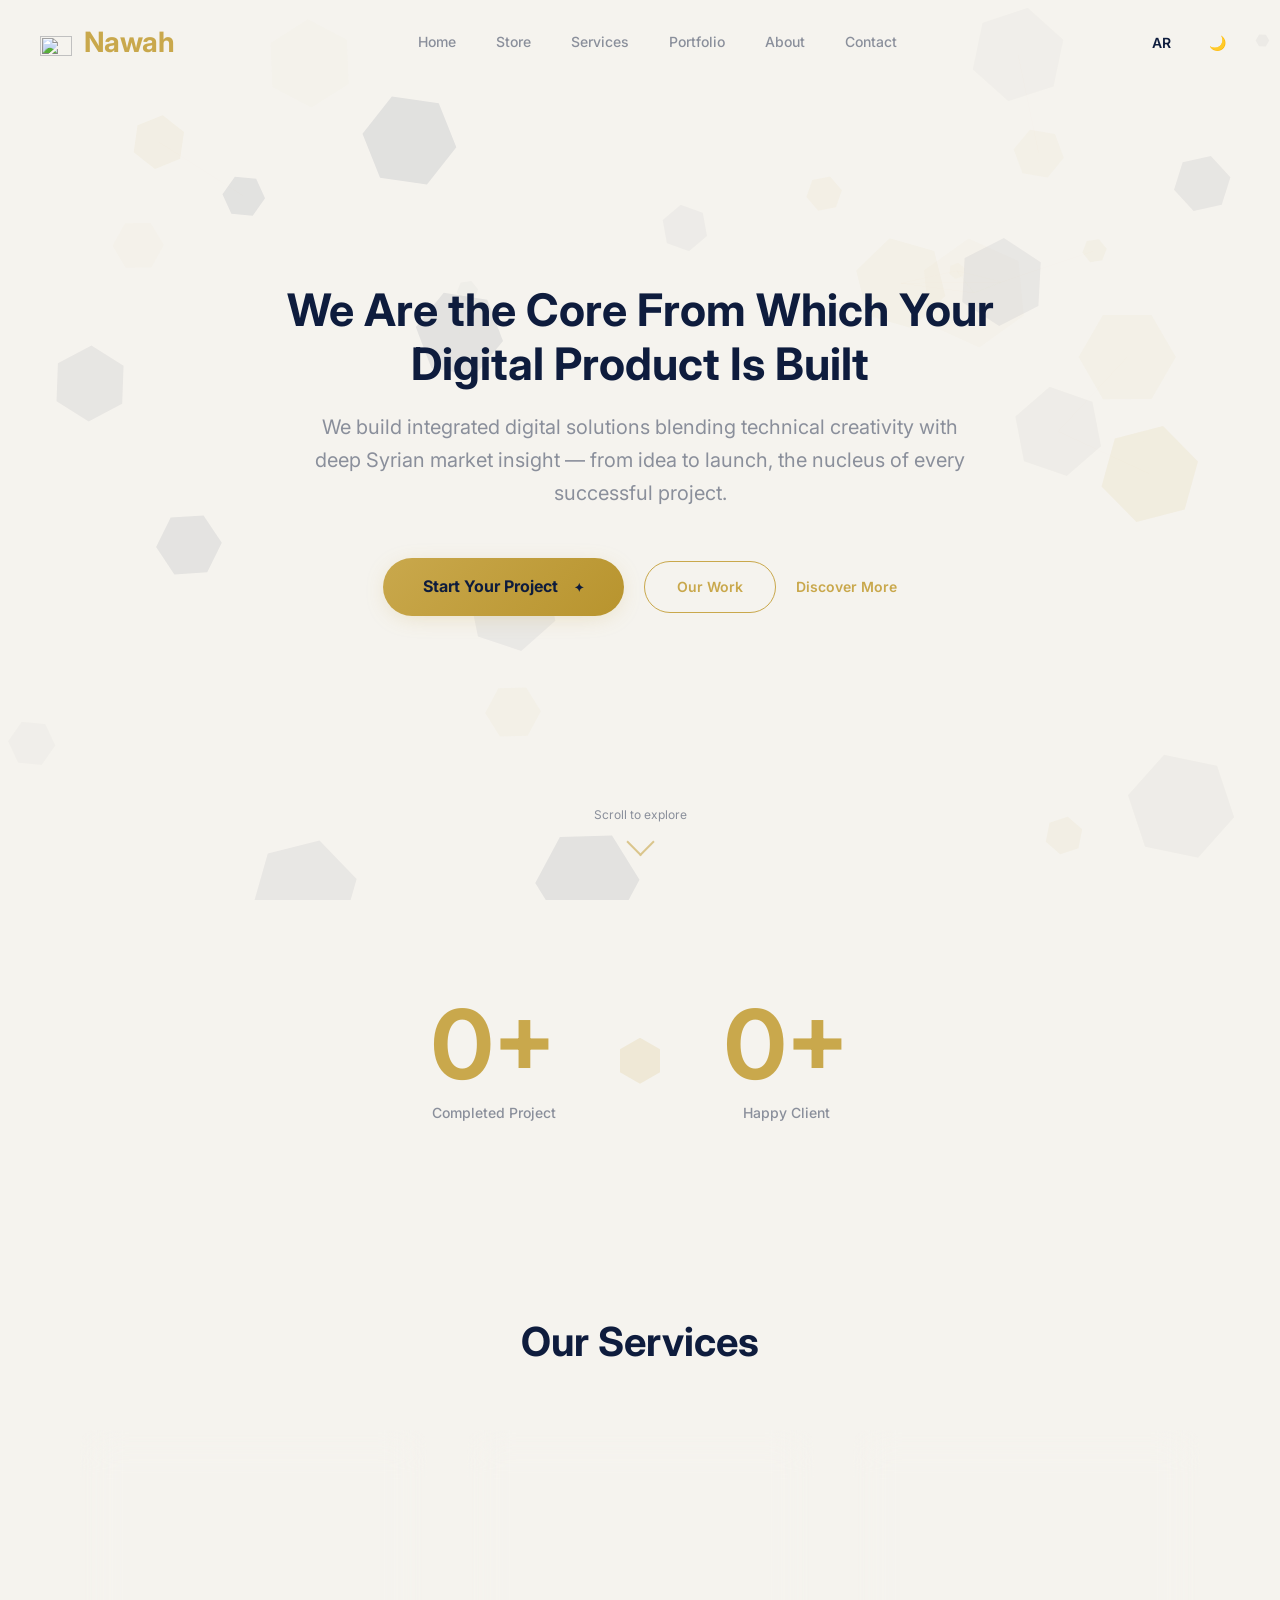
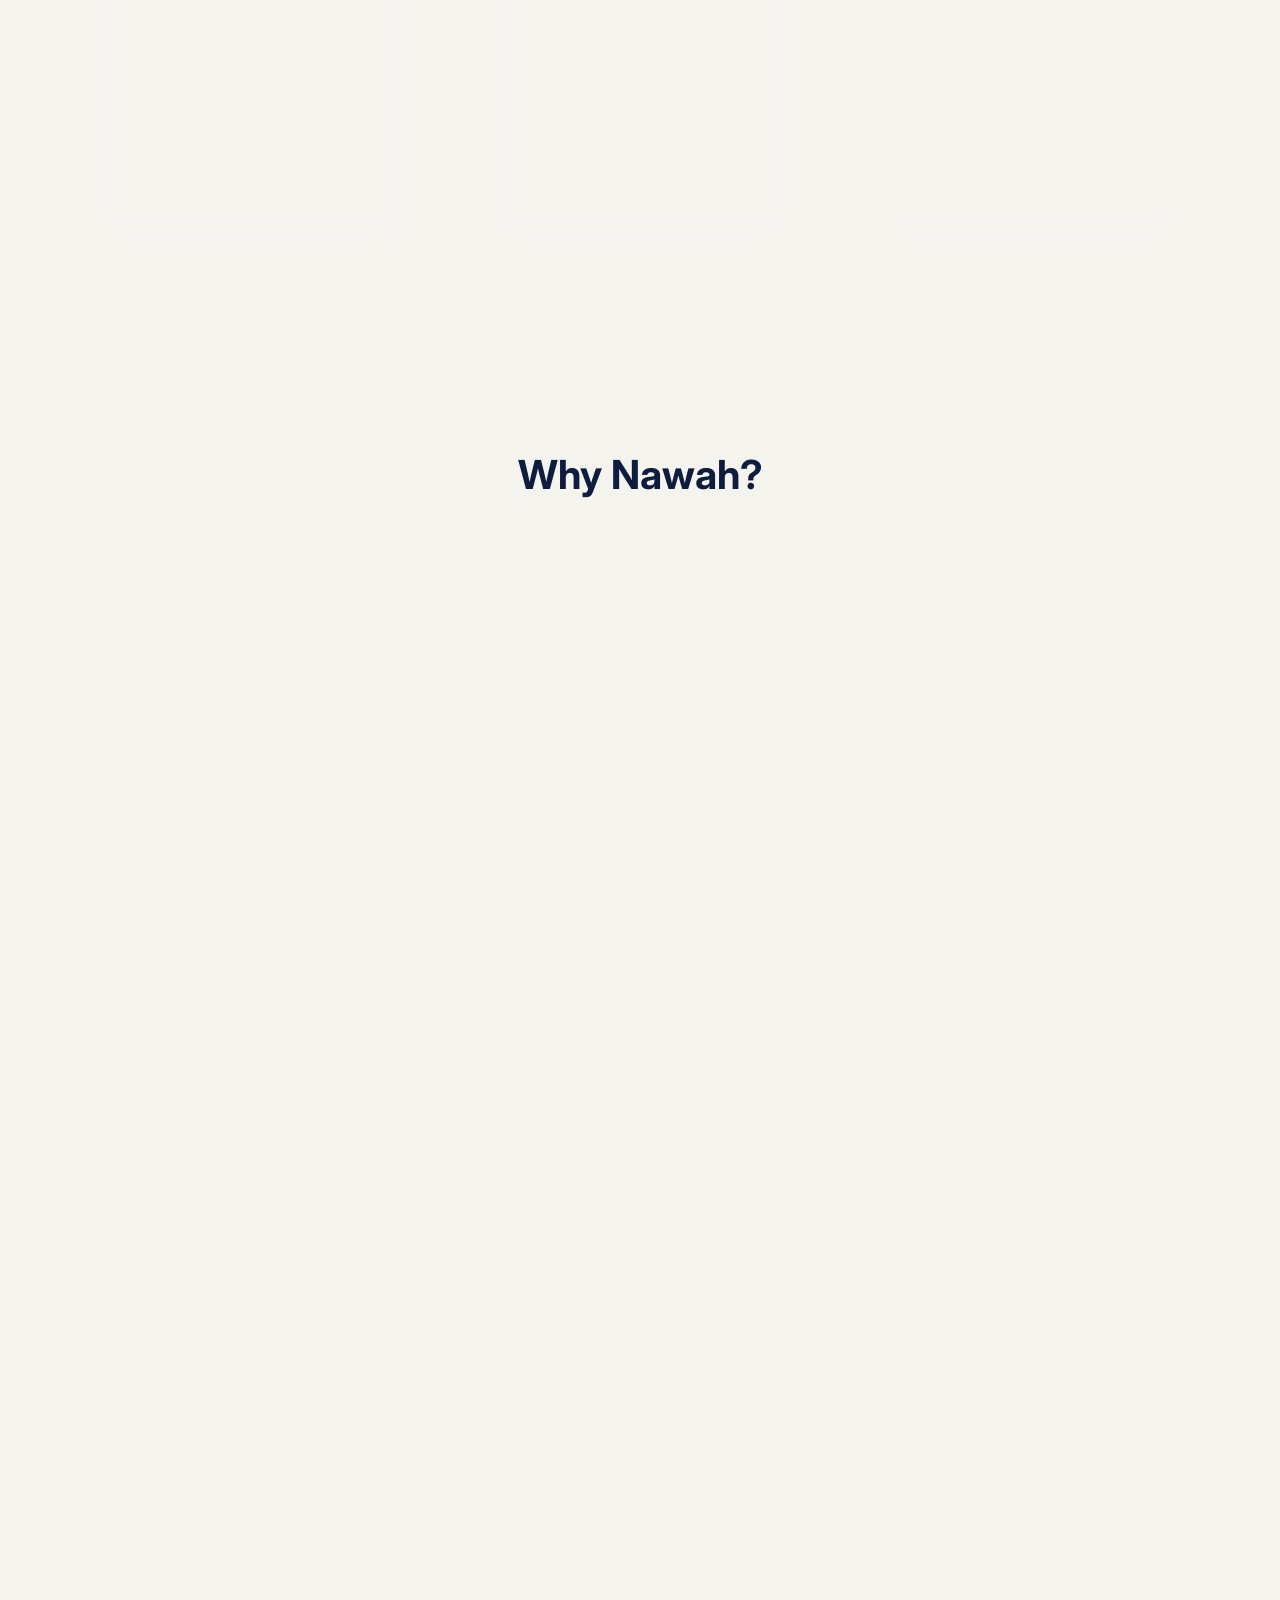
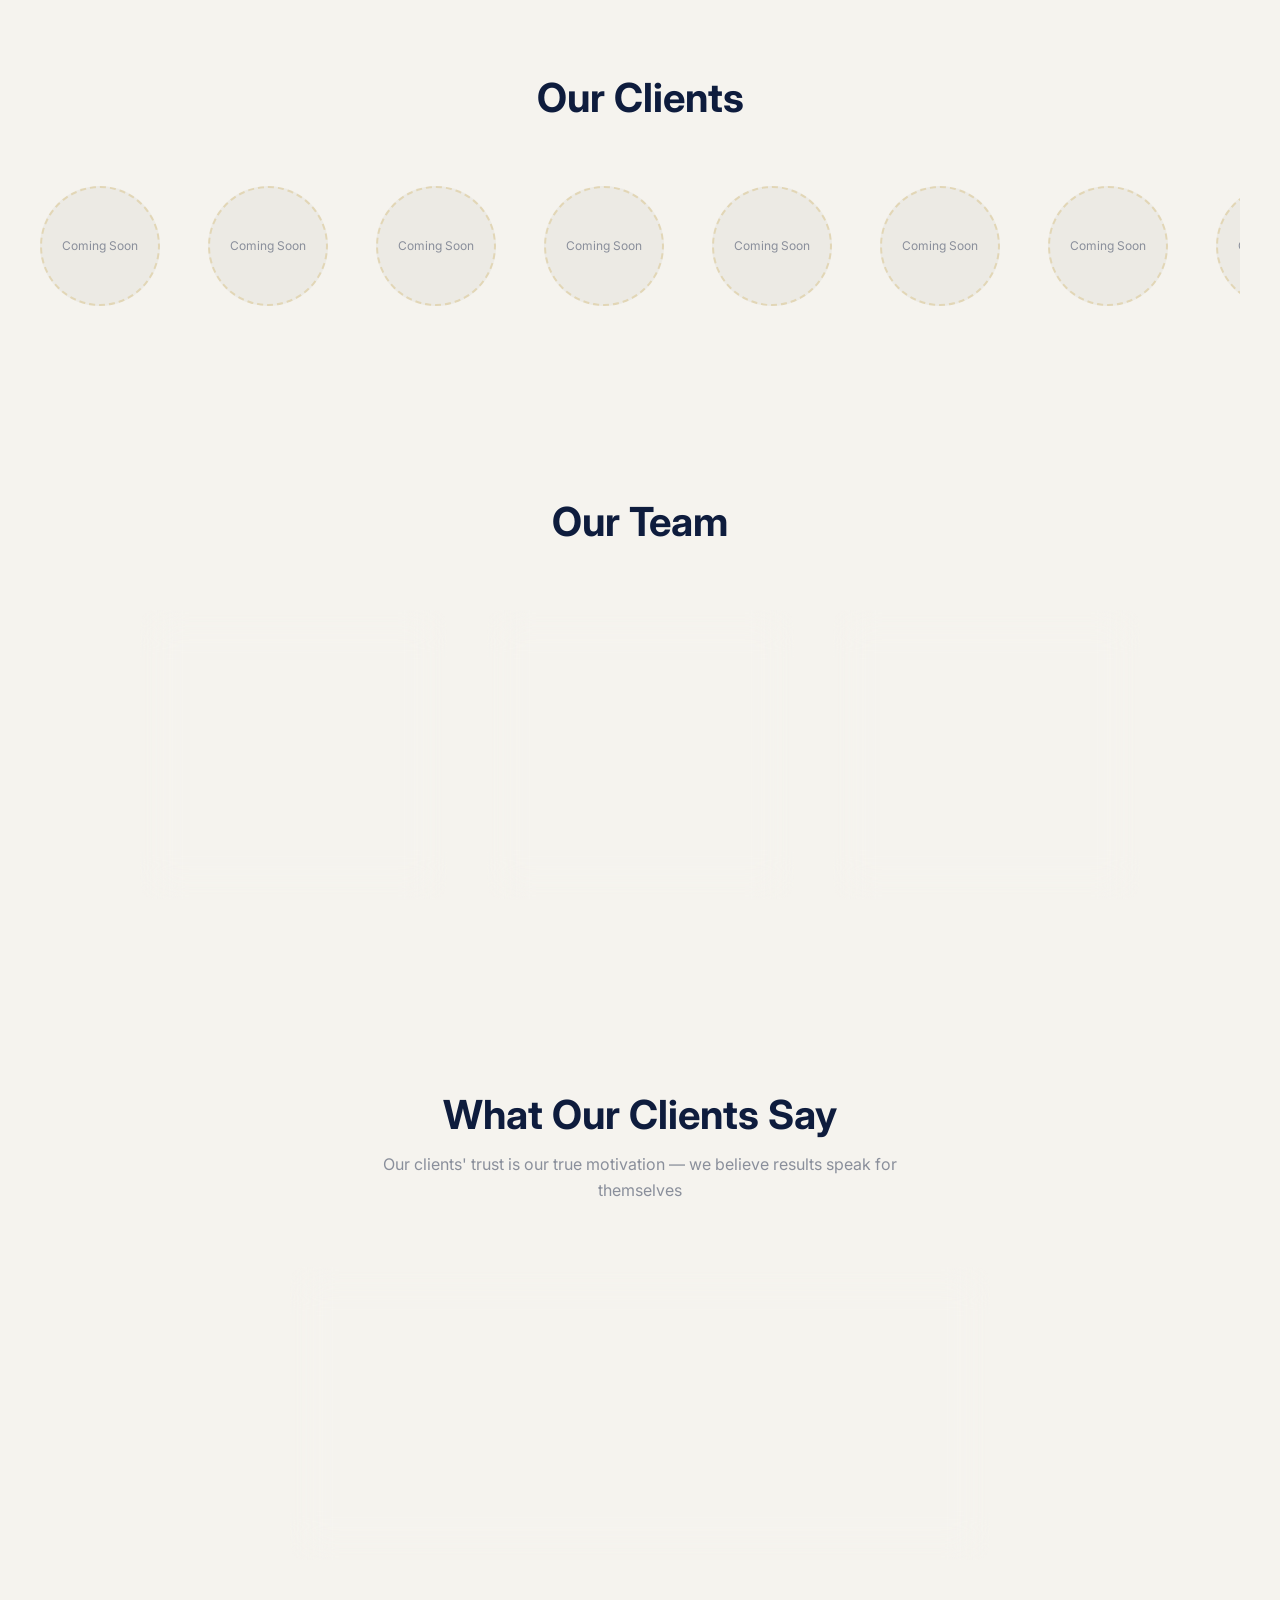
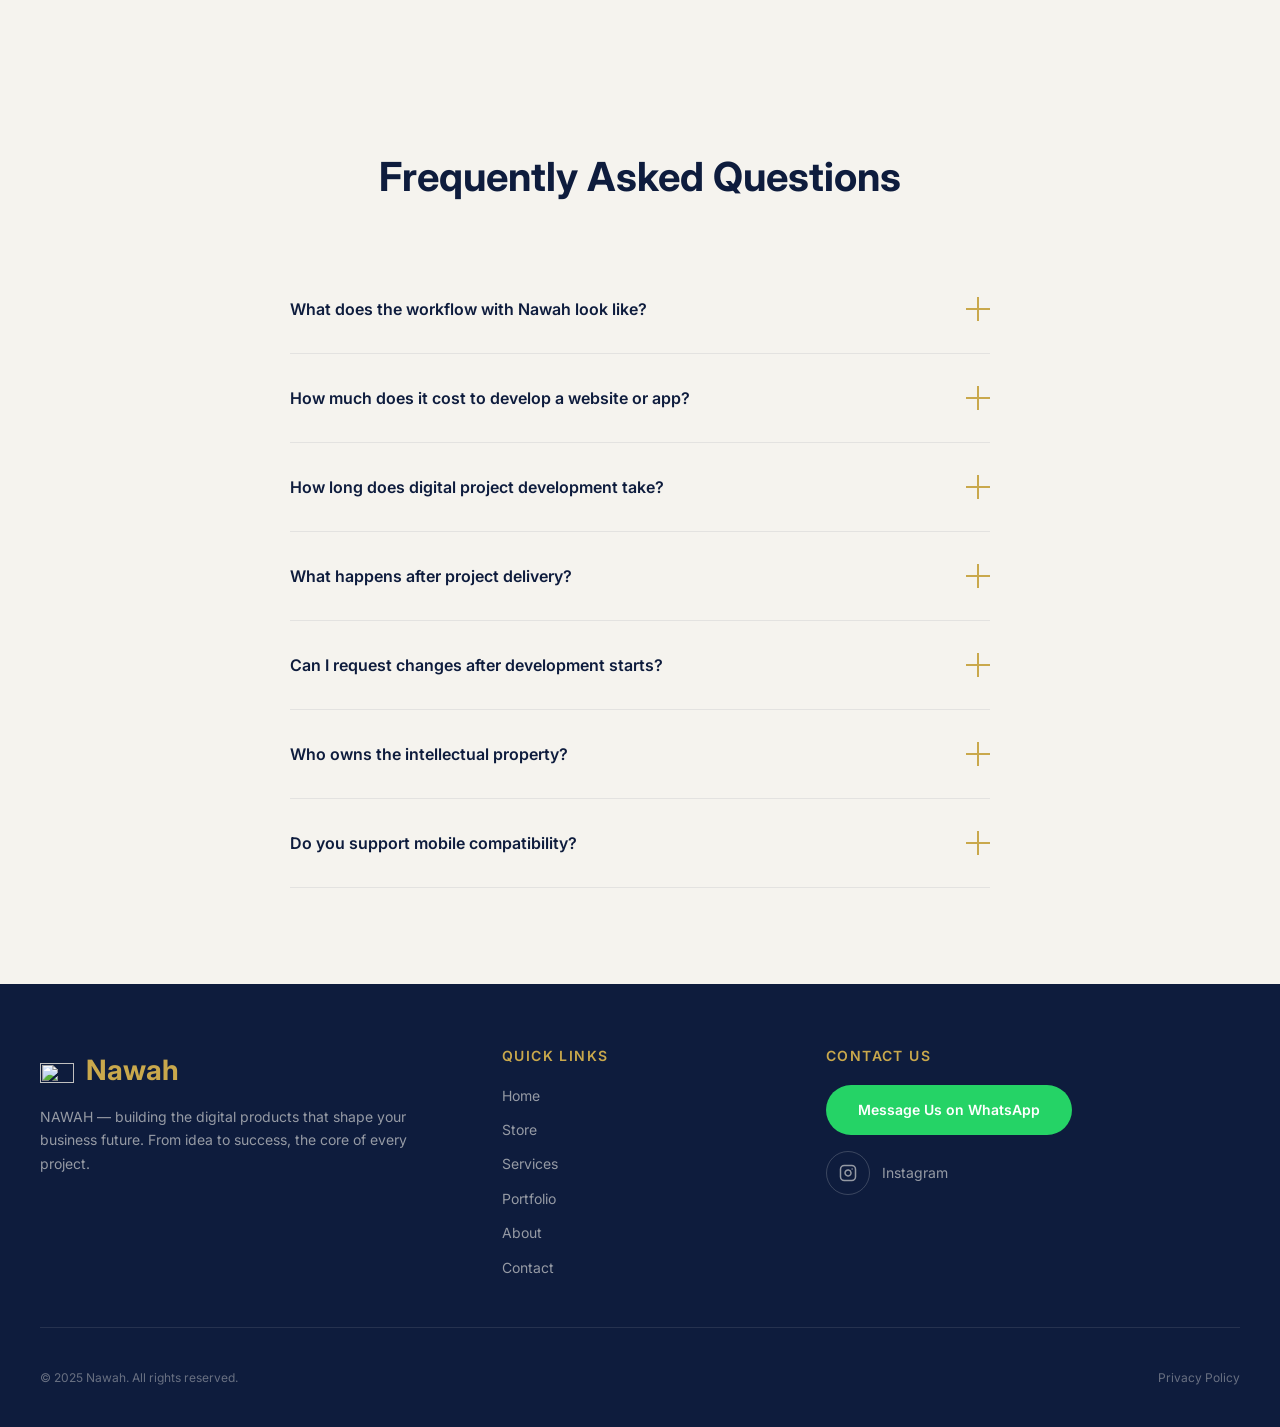
==== commit 5e1fcd6a: "شعار واحد دائماً + تثبيت شريط المتجر + حذف قسم "من نحن" من الرئيسية الشعار: -صار صورة واحدة (النسخة " ====
--- a/index.html
+++ b/index.html
@@ -75,8 +75,7 @@
     <nav class="navbar__inner" aria-label="Main navigation">
 
       <a href="index.html" class="navbar__logo" aria-label="Nawah Home">
-        <img src="https://res.cloudinary.com/dopbntej7/image/upload/f_auto,q_auto,w_256/v1790893106/jzynkrinp9hyvwmqhz2o.png" alt="" class="navbar__logo-img navbar__logo-img--light" width="32" height="37">
-        <img src="https://res.cloudinary.com/dopbntej7/image/upload/f_auto,q_auto,w_256/v1790893113/inpfi1nyyu2dqszcei87.png" alt="" class="navbar__logo-img navbar__logo-img--dark" width="32" height="37">
+        <img src="https://res.cloudinary.com/dopbntej7/image/upload/f_auto,q_auto,w_256/v1790893106/jzynkrinp9hyvwmqhz2o.png" alt="" class="navbar__logo-img" width="32" height="37">
         <span data-i18n="nav.logo">نواة</span>
       </a>
 
@@ -127,7 +126,7 @@
       <div class="hero__ctas">
         <a href="https://wa.me/963998950904" target="_blank" rel="noopener noreferrer" class="btn btn--gold hero__cta" data-i18n="hero.cta.primary">ابدأ مشروعك</a>
         <a href="portfolio.html" class="btn btn--outline hero__cta" data-i18n="hero.cta.secondary">Our Work</a>
-        <a href="#about-brief" class="btn btn--text hero__cta" data-i18n="hero.cta.tertiary">
+        <a href="#services" class="btn btn--text hero__cta" data-i18n="hero.cta.tertiary">
           Discover More <span class="btn__arrow">→</span>
         </a>
       </div>
@@ -137,24 +136,6 @@
       <span data-i18n="hero.scroll">Scroll to explore</span>
       <div class="arrow"></div>
     </div>
-  </section>
-
-  <!-- ========== SECTION: About Brief ========== -->
-  <section class="section about-brief" id="about-brief">
-    <div class="container">
-      <div class="about-brief__content">
-        <span class="section__eyebrow" data-i18n="about.eyebrow">About Us</span>
-        <h2 class="section__title" data-i18n="about.title">Nawah — Where It All Begins</h2>
-        <p class="about-brief__text" data-i18n="about.text">In the world of technology, every great digital product starts from a solid core. At Nawah, we believe your digital project's success begins at the foundation. We build websites, applications, and integrated business systems with you at their center — because you are the true nucleus of everything we build.</p>
-        <a href="about.html" class="about-brief__link" data-i18n="about.link">
-          Read More About Us <span>→</span>
-        </a>
-      </div>
-    </div>
-
-    <!-- Hexagon decor -->
-    <div class="hexagon-decor hexagon-decor--lg hex-float hex-float--delay-1" style="top: 20%; left: 5%;"></div>
-    <div class="hexagon-decor hex-float hex-float--delay-2" style="bottom: 15%; right: 8%;"></div>
   </section>
 
   <!-- ========== SECTION: Stats ========== -->
@@ -640,7 +621,10 @@
       <!-- Column 1: Brand -->
       <div>
         <!-- 📸 TODO: Replace with Nawah SVG logo -->
-        <div class="footer__logo" data-i18n="footer.logo">نواة</div>
+        <div class="footer__logo">
+          <img src="https://res.cloudinary.com/dopbntej7/image/upload/f_auto,q_auto,w_256/v1790893106/jzynkrinp9hyvwmqhz2o.png" alt="" class="footer__logo-img" width="34" height="39">
+          <span data-i18n="footer.logo">نواة</span>
+        </div>
         <p class="footer__desc" data-i18n="footer.desc">NAWAH — building the digital products that shape your business future. From idea to success, the core of every project.</p>
       </div>
 
--- a/assets/css/main.css
+++ b/assets/css/main.css
@@ -19,7 +19,7 @@
   background-color: var(--bg-primary);
   color: var(--text-primary);
   transition: background-color 0.3s ease, color 0.3s ease;
-  overflow-x: hidden;
+  overflow-x: clip;
   cursor: none;
 }
 
@@ -90,6 +90,9 @@
   --section-padding: var(--space-2xl) var(--space-md);
   --max-width: 1280px;
 
+  /* ارتفاع النافبار الثابت: 44px للأزرار + padding علوي/سفلي */
+  --nav-h: calc(44px + (var(--space-md) * 2));
+
   --anim-fast:   150ms ease;
   --anim-base:   300ms ease;
   --anim-slow:   600ms ease;
@@ -182,26 +185,6 @@
   border: 0;
 }
 
-.hexagon-decor {
-  position: absolute;
-  width: 60px;
-  height: 69px;
-  background: var(--accent);
-  clip-path: polygon(50% 0%, 100% 25%, 100% 75%, 50% 100%, 0% 75%, 0% 25%);
-  opacity: 0.08;
-  pointer-events: none;
-}
-
-.hexagon-decor--sm {
-  width: 30px;
-  height: 35px;
-}
-
-.hexagon-decor--lg {
-  width: 100px;
-  height: 115px;
-}
-
 .navbar {
   position: fixed;
   top: 0;
@@ -243,18 +226,6 @@
   aspect-ratio: 256 / 295;
   object-fit: contain;
   flex-shrink: 0;
-}
-
-.navbar__logo-img--dark {
-  display: none;
-}
-
-[data-theme="dark"] .navbar__logo-img--light {
-  display: none;
-}
-
-[data-theme="dark"] .navbar__logo-img--dark {
-  display: block;
 }
 
 .navbar__links {
@@ -473,35 +444,6 @@
   50% { transform: translateX(-50%) translateY(10px); }
 }
 
-.about-brief {
-  position: relative;
-}
-
-.about-brief__content {
-  max-width: 700px;
-  margin: 0 auto;
-  text-align: center;
-}
-
-.about-brief__text {
-  font-size: var(--text-base);
-  margin-bottom: var(--space-lg);
-  line-height: 1.65;
-}
-
-.about-brief__link {
-  display: inline-flex;
-  align-items: center;
-  gap: var(--space-xs);
-  font-weight: 600;
-  color: var(--accent);
-  transition: gap var(--anim-base);
-}
-
-.about-brief__link:hover {
-  gap: var(--space-sm);
-}
-
 .stats {
   text-align: center;
 }
@@ -820,10 +762,21 @@
 }
 
 .footer__logo {
+  display: inline-flex;
+  align-items: center;
+  gap: var(--space-sm);
   font-size: var(--text-xl);
   font-weight: 700;
   color: var(--accent);
   margin-bottom: var(--space-sm);
+}
+
+.footer__logo-img {
+  width: 2.125rem;
+  height: auto;
+  aspect-ratio: 256 / 295;
+  object-fit: contain;
+  flex-shrink: 0;
 }
 
 .footer__desc {
@@ -1591,10 +1544,6 @@
 
 [dir="rtl"] .btn--text:hover .btn__arrow {
   transform: translateX(-6px);
-}
-
-[dir="rtl"] .about-brief__link:hover {
-  gap: var(--space-sm);
 }
 
 [dir="rtl"] .clients__track {
@@ -1843,27 +1792,6 @@
 
 
 
-@keyframes float {
-  0%, 100% {
-    transform: translateY(0) rotate(0deg);
-  }
-  50% {
-    transform: translateY(-10px) rotate(2deg);
-  }
-}
-
-.hex-float {
-  animation: float 6s ease-in-out infinite;
-}
-
-.hex-float--delay-1 {
-  animation-delay: -2s;
-}
-
-.hex-float--delay-2 {
-  animation-delay: -4s;
-}
-
 @keyframes gold-pulse {
   0%, 100% {
     box-shadow: 0 0 20px rgba(201, 168, 76, 0.2);
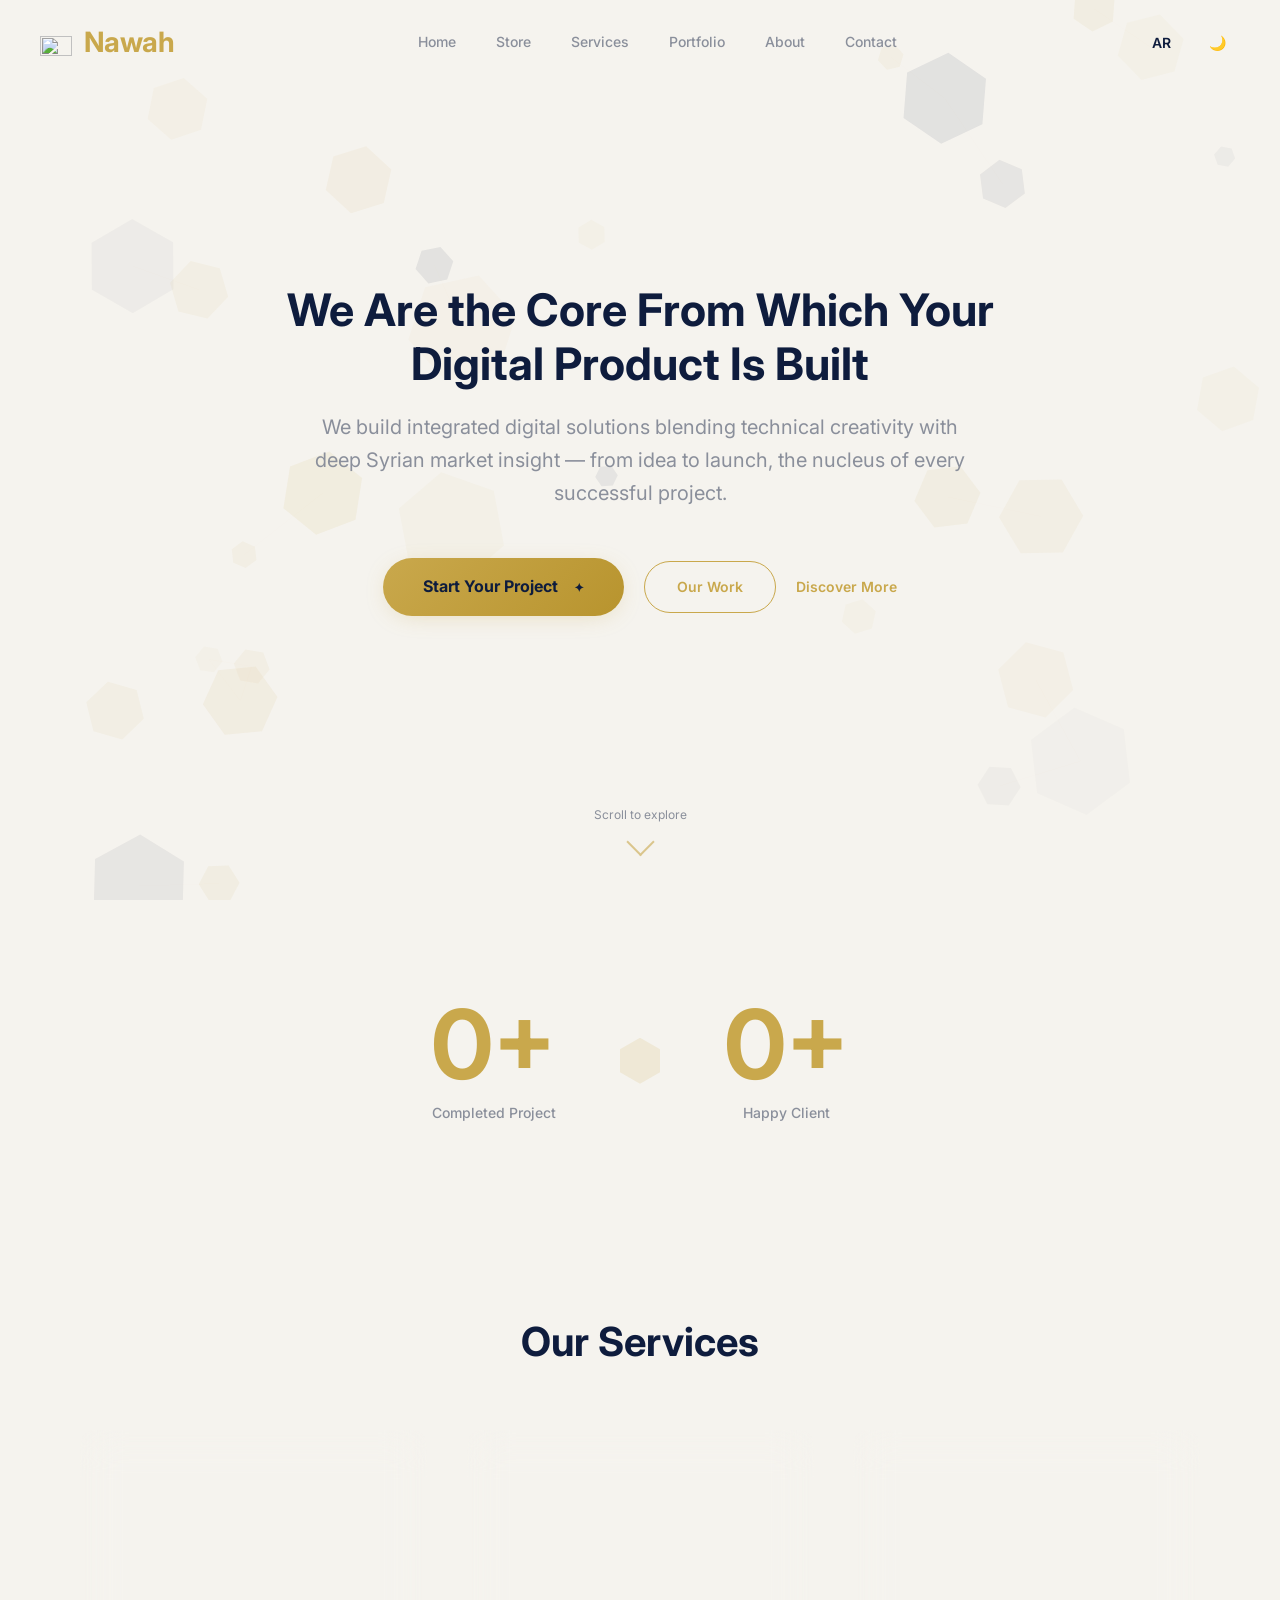
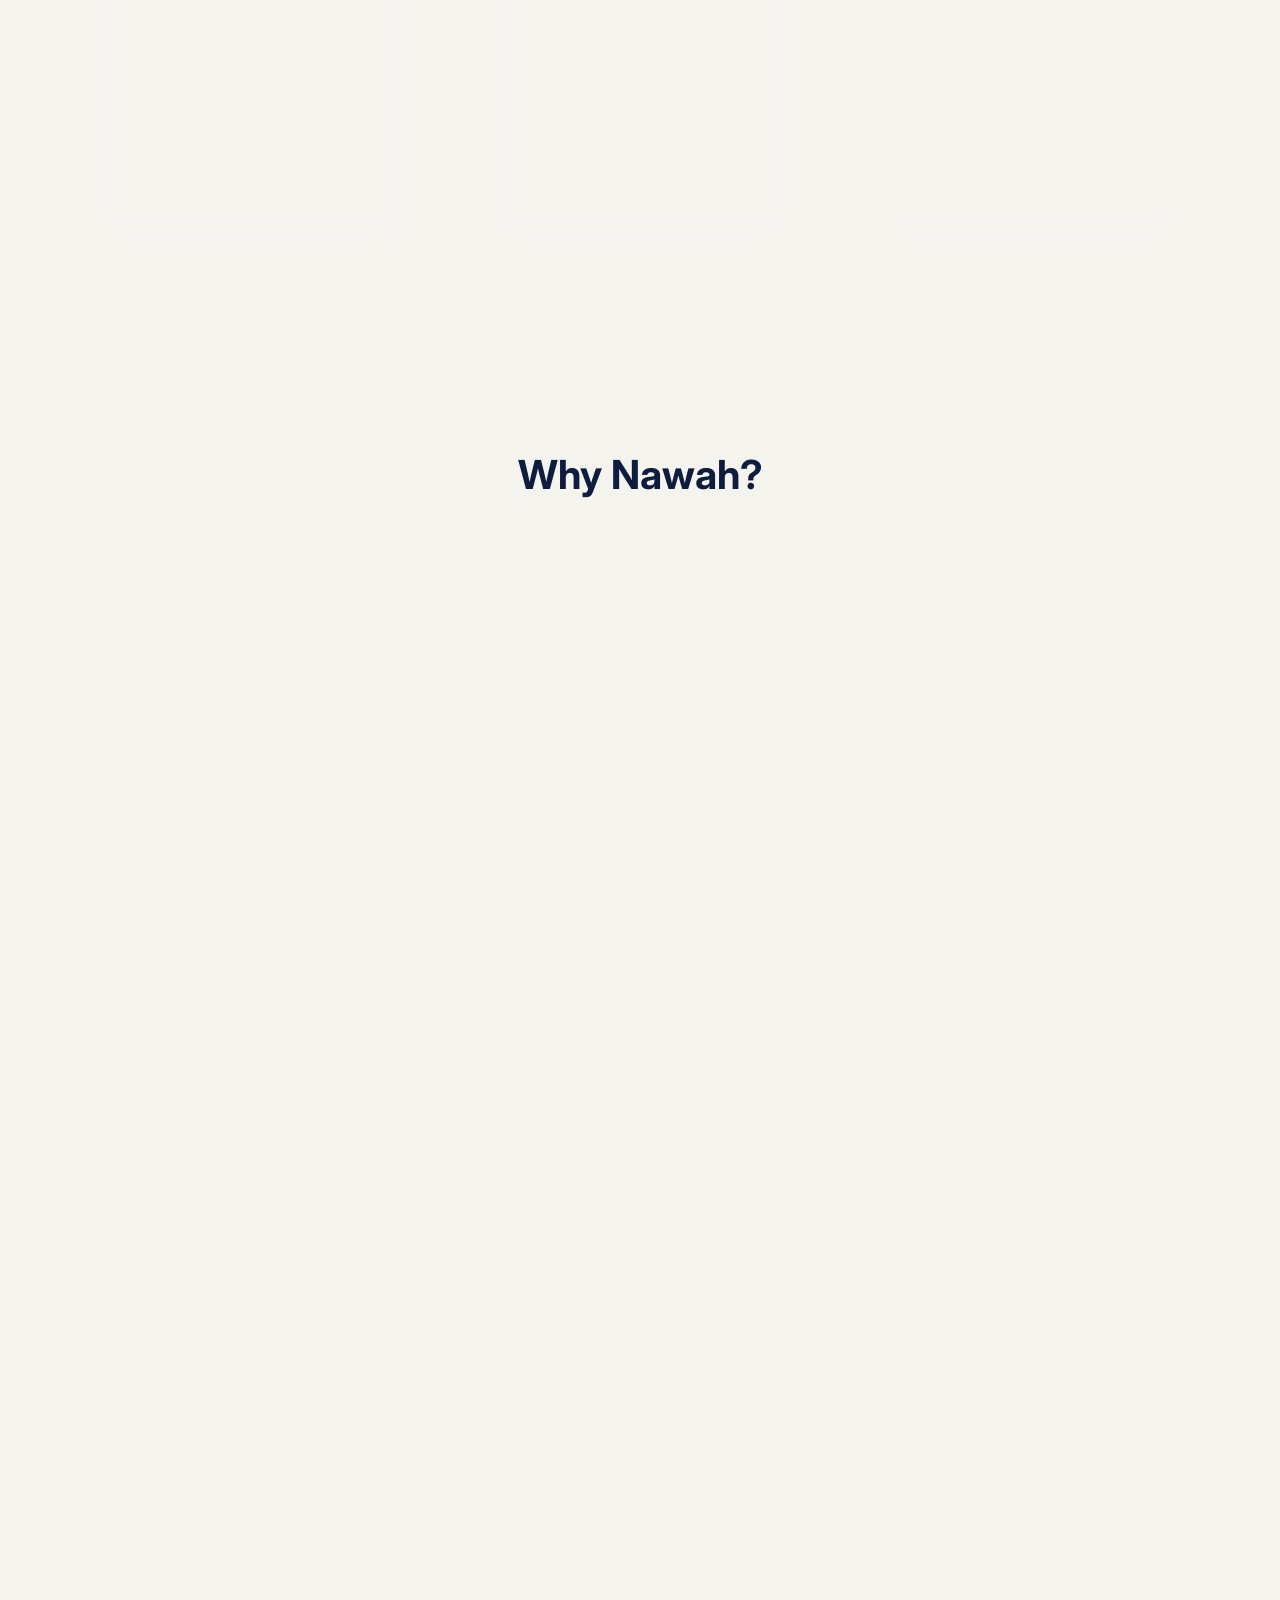
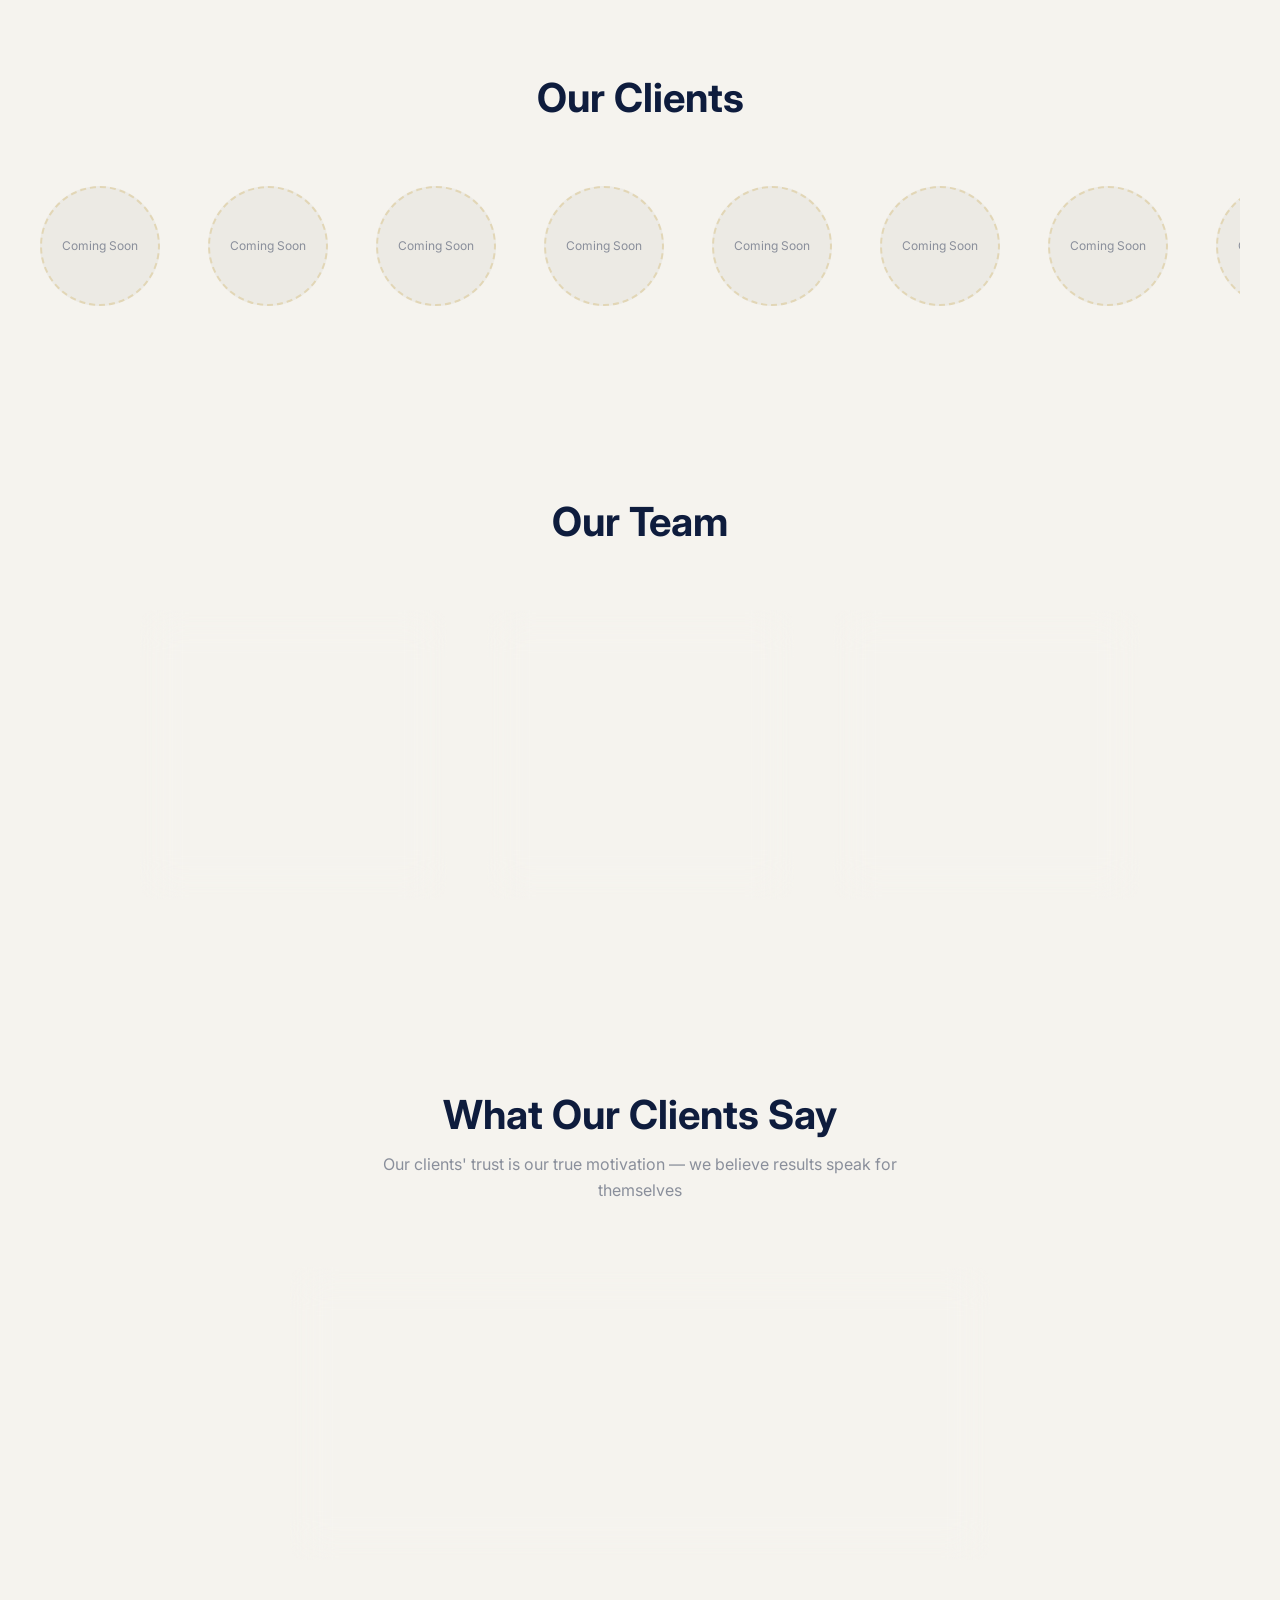
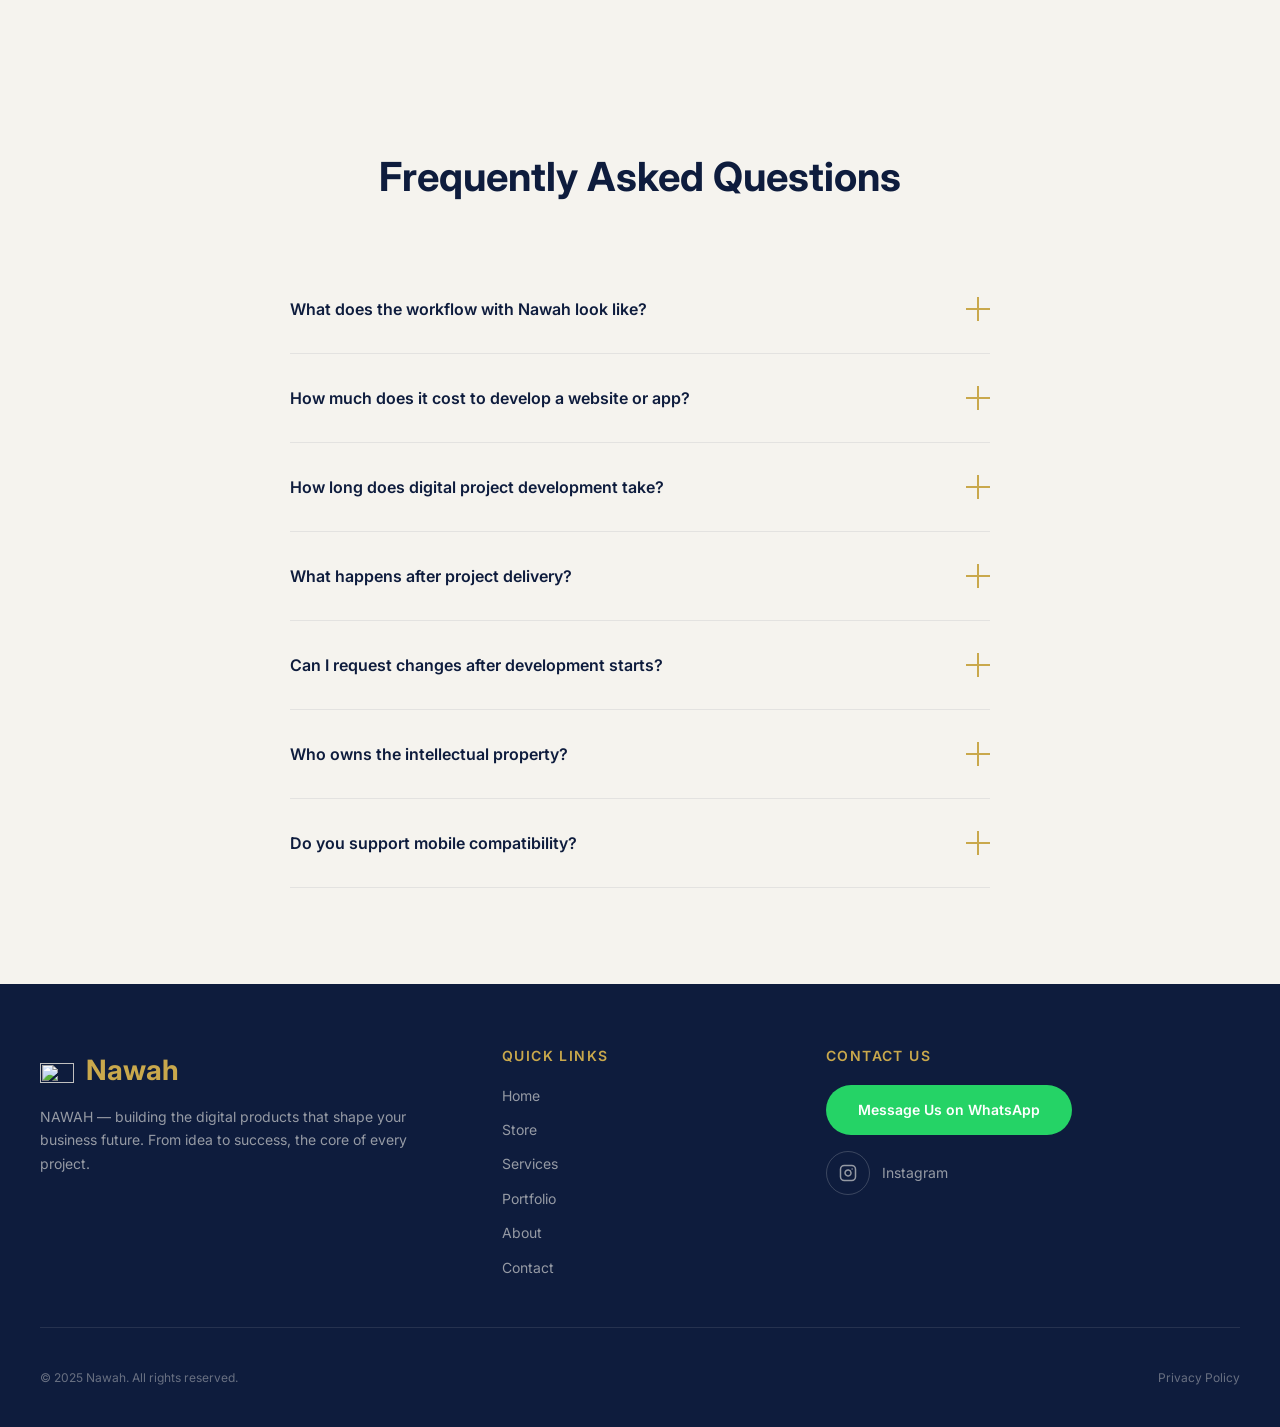
==== commit 9c1cf857: "تبديل الشعار إلى الصورة الثانية كان الشعار المعروض هو jzynkrinp9hyvwmqhz2o (v1790893106). المطلوب هو" ====
--- a/index.html
+++ b/index.html
@@ -10,12 +10,12 @@
   <!-- Open Graph -->
   <meta property="og:title" content="نواة / Nawah — Digital Development Agency">
   <meta property="og:description" content="نواة — وكالة تطوير مواقع، تطبيقات، وأنظمة أعمال في سوريا.">
-  <meta property="og:image" content="https://res.cloudinary.com/dopbntej7/image/upload/f_auto,q_auto,w_512/v1790893106/jzynkrinp9hyvwmqhz2o.png">
+  <meta property="og:image" content="https://res.cloudinary.com/dopbntej7/image/upload/f_auto,q_auto,w_512/v1790893113/inpfi1nyyu2dqszcei87.png">
   <meta property="og:type" content="website">
   <meta property="og:url" content="https://nawah.dev">
 
   <!-- Favicon — same as site logo -->
-  <link rel="icon" type="image/png" href="https://res.cloudinary.com/dopbntej7/image/upload/f_auto,q_auto,w_256/v1790893106/jzynkrinp9hyvwmqhz2o.png">
+  <link rel="icon" type="image/png" href="https://res.cloudinary.com/dopbntej7/image/upload/f_auto,q_auto,w_256/v1790893113/inpfi1nyyu2dqszcei87.png">
 
   <!-- Canonical -->
   <link rel="canonical" href="https://nawah.dev">
@@ -75,7 +75,7 @@
     <nav class="navbar__inner" aria-label="Main navigation">
 
       <a href="index.html" class="navbar__logo" aria-label="Nawah Home">
-        <img src="https://res.cloudinary.com/dopbntej7/image/upload/f_auto,q_auto,w_256/v1790893106/jzynkrinp9hyvwmqhz2o.png" alt="" class="navbar__logo-img" width="32" height="37">
+        <img src="https://res.cloudinary.com/dopbntej7/image/upload/f_auto,q_auto,w_256/v1790893113/inpfi1nyyu2dqszcei87.png" alt="" class="navbar__logo-img" width="32" height="37">
         <span data-i18n="nav.logo">نواة</span>
       </a>
 
@@ -622,7 +622,7 @@
       <div>
         <!-- 📸 TODO: Replace with Nawah SVG logo -->
         <div class="footer__logo">
-          <img src="https://res.cloudinary.com/dopbntej7/image/upload/f_auto,q_auto,w_256/v1790893106/jzynkrinp9hyvwmqhz2o.png" alt="" class="footer__logo-img" width="34" height="39">
+          <img src="https://res.cloudinary.com/dopbntej7/image/upload/f_auto,q_auto,w_256/v1790893113/inpfi1nyyu2dqszcei87.png" alt="" class="footer__logo-img" width="34" height="39">
           <span data-i18n="footer.logo">نواة</span>
         </div>
         <p class="footer__desc" data-i18n="footer.desc">NAWAH — building the digital products that shape your business future. From idea to success, the core of every project.</p>
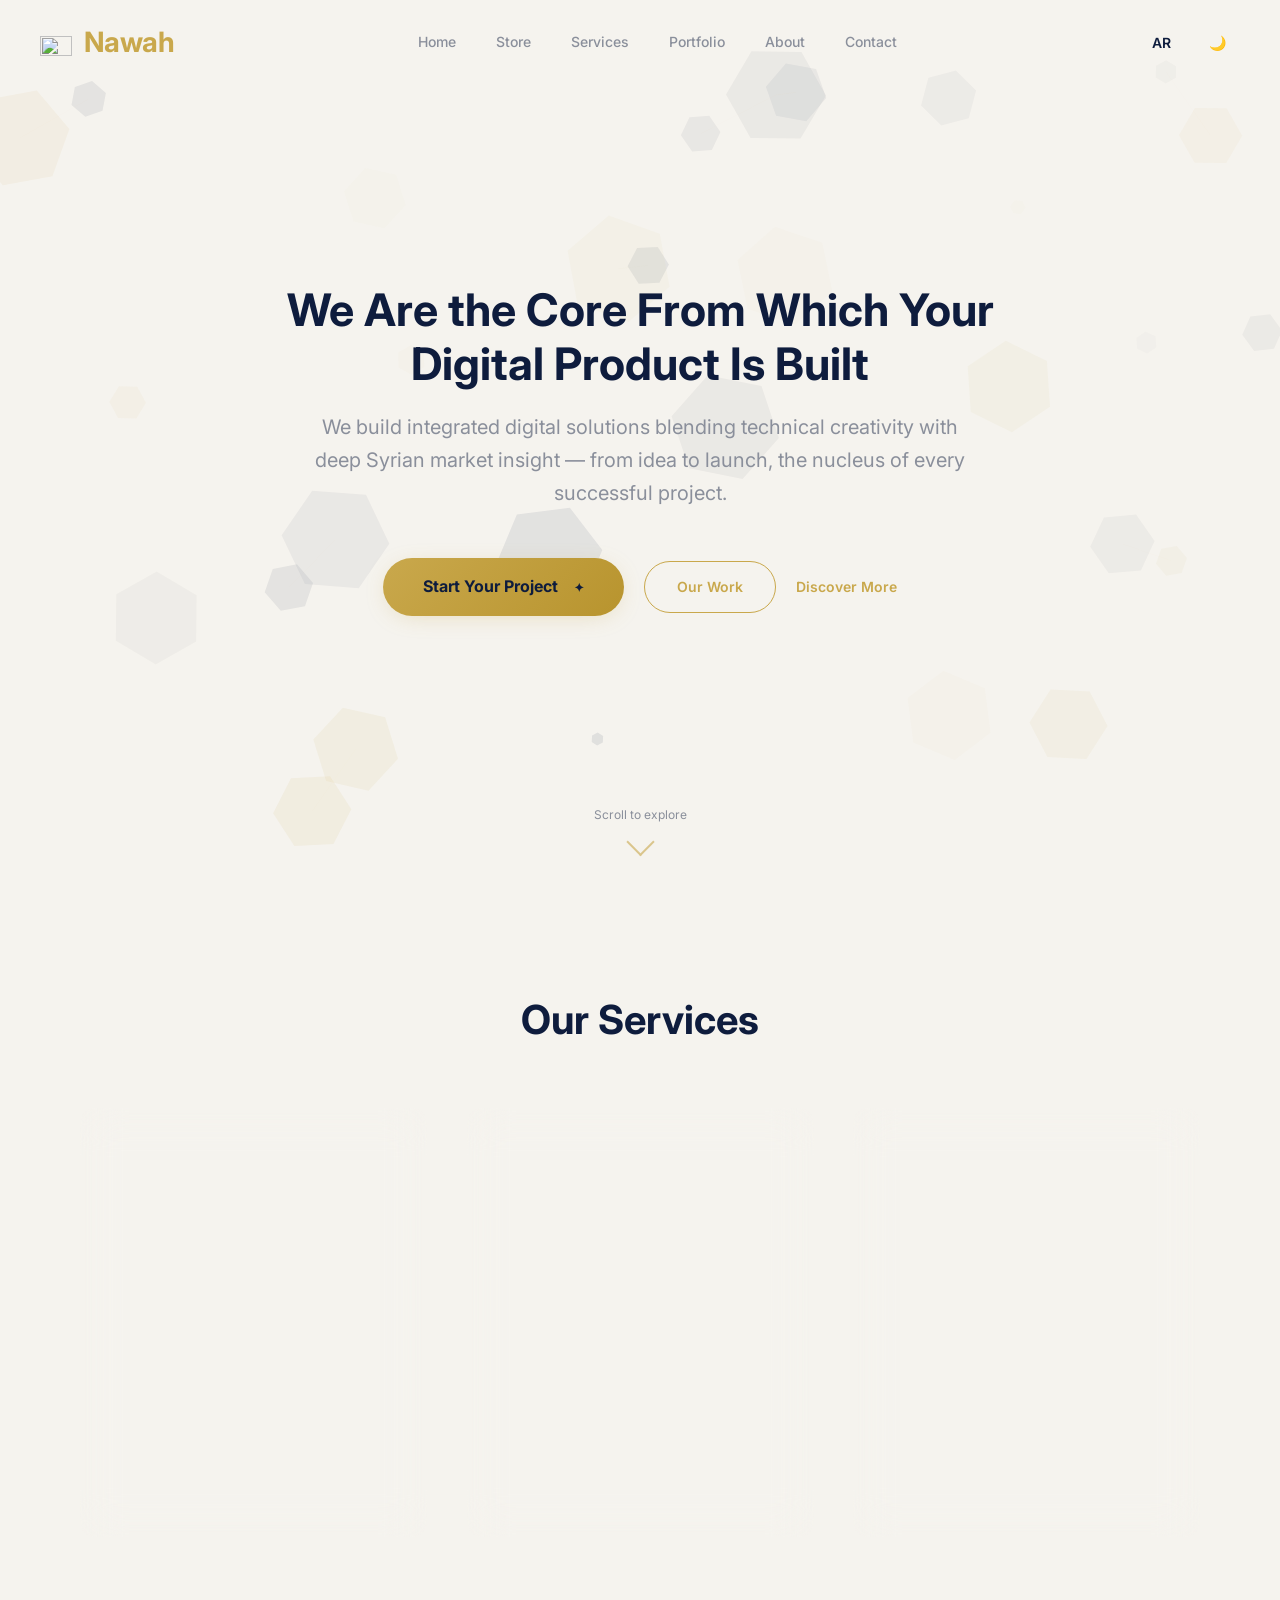
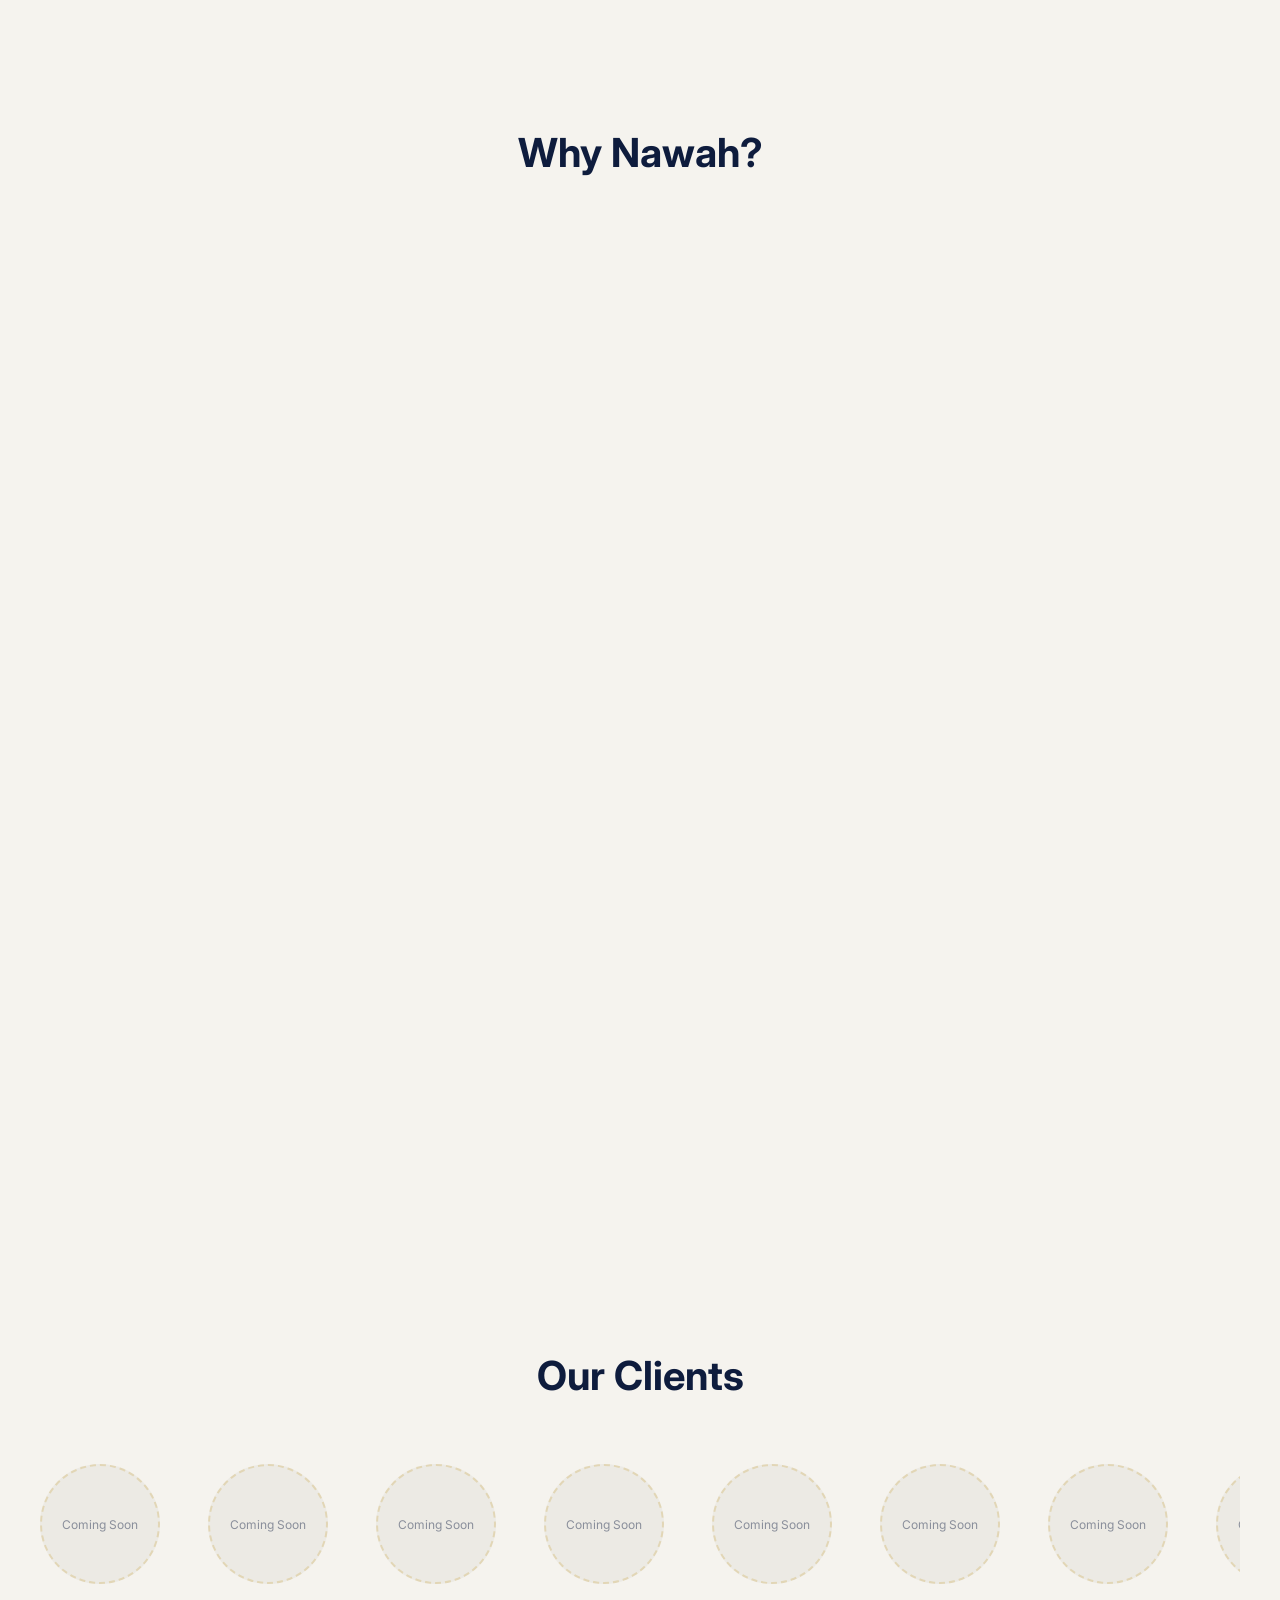
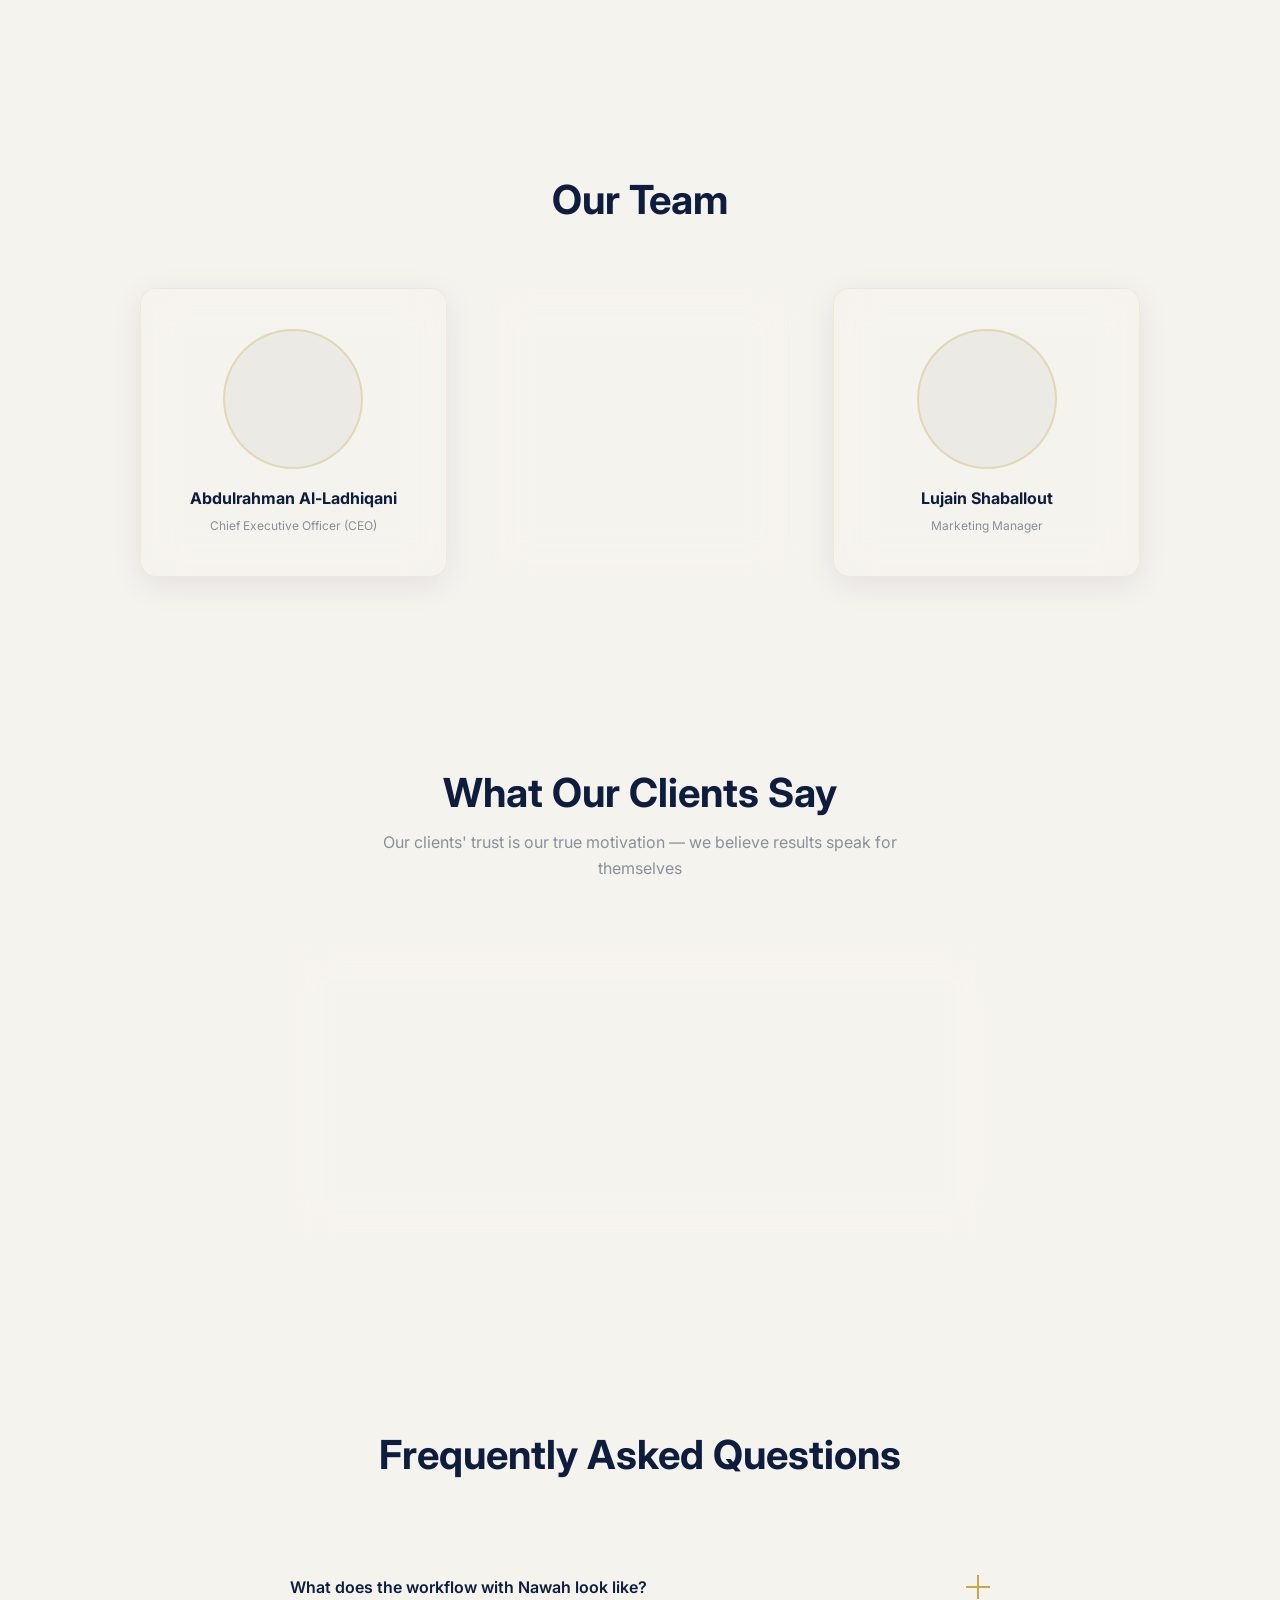
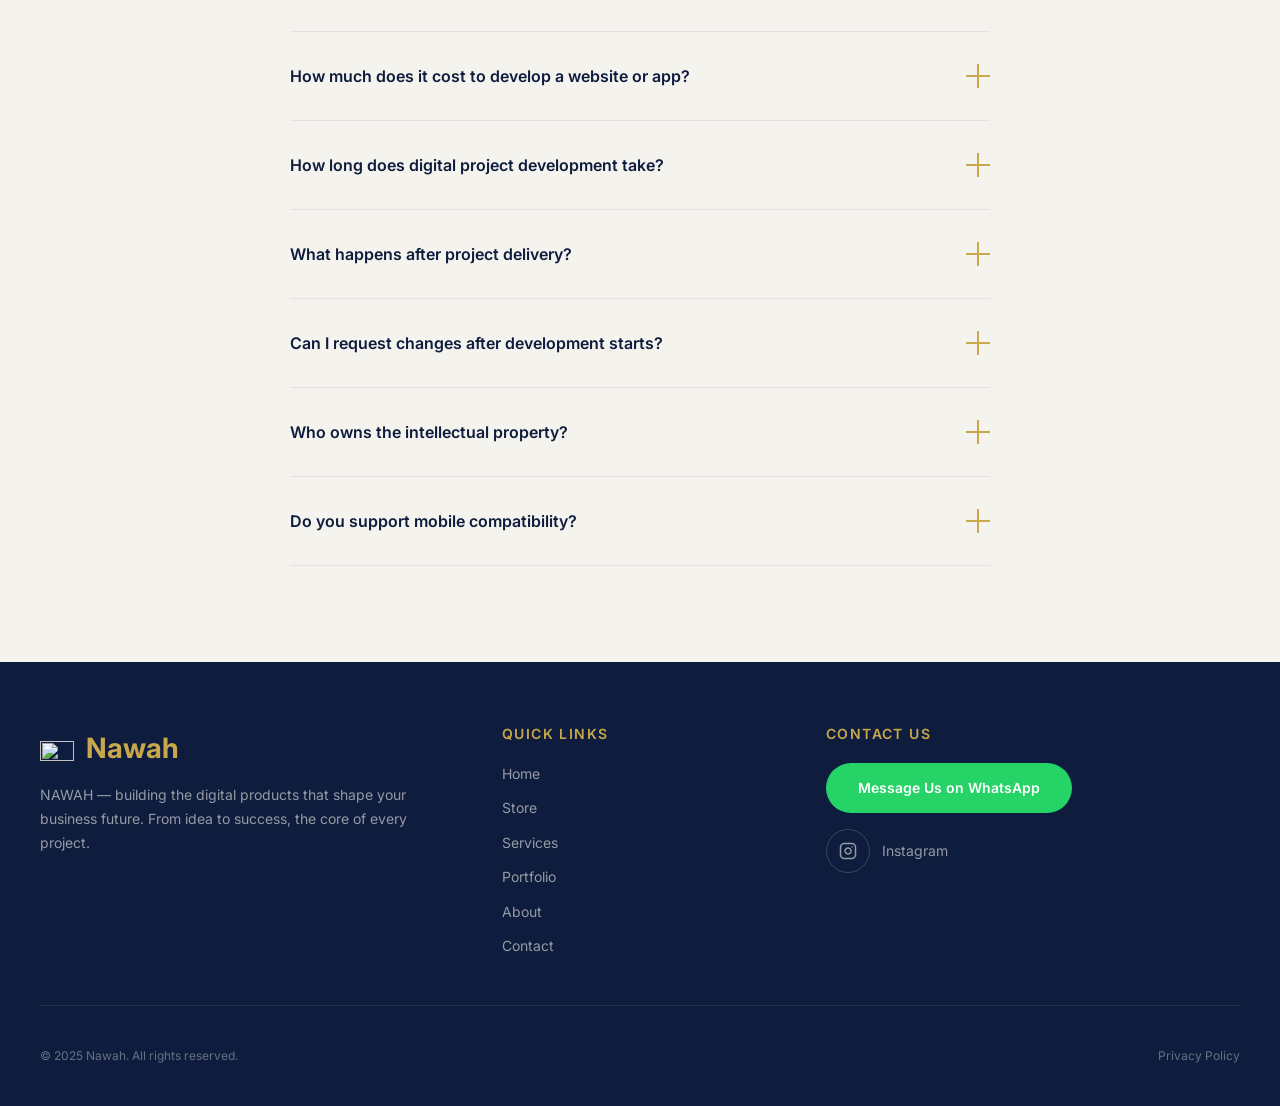
==== commit 8586268e: "إلغاء تثبيت شريط المتجر + حذف شريط الأرقام 1) البحث والأقسام ترجع فوق بدل ما تثبت على الشاشة  المطلو" ====
--- a/index.html
+++ b/index.html
@@ -138,29 +138,6 @@
     </div>
   </section>
 
-  <!-- ========== SECTION: Stats ========== -->
-  <section class="section stats" id="stats">
-    <div class="container">
-      <div class="stats__grid">
-        <div class="stats__item">
-          <div class="stats__number">
-            <span class="counter-number" data-target="1" data-suffix="+">0</span>
-          </div>
-          <span class="stats__label" data-i18n="stats.project.label">Completed Project</span>
-        </div>
-
-        <div class="stats__divider" aria-hidden="true"></div>
-
-        <div class="stats__item">
-          <div class="stats__number">
-            <span class="counter-number" data-target="1" data-suffix="+">0</span>
-          </div>
-          <span class="stats__label" data-i18n="stats.client.label">Happy Client</span>
-        </div>
-      </div>
-    </div>
-  </section>
-
   <!-- ========== SECTION: Services ========== -->
   <section class="section services" id="services">
     <div class="container">
--- a/assets/css/main.css
+++ b/assets/css/main.css
@@ -90,9 +90,6 @@
   --section-padding: var(--space-2xl) var(--space-md);
   --max-width: 1280px;
 
-  /* ارتفاع النافبار الثابت: 44px للأزرار + padding علوي/سفلي */
-  --nav-h: calc(44px + (var(--space-md) * 2));
-
   --anim-fast:   150ms ease;
   --anim-base:   300ms ease;
   --anim-slow:   600ms ease;
@@ -444,44 +441,6 @@
   50% { transform: translateX(-50%) translateY(10px); }
 }
 
-.stats {
-  text-align: center;
-}
-
-.stats__grid {
-  display: flex;
-  justify-content: center;
-  align-items: center;
-  gap: var(--space-2xl);
-  flex-wrap: wrap;
-}
-
-.stats__divider {
-  width: 40px;
-  height: 46px;
-  background: var(--accent);
-  clip-path: polygon(50% 0%, 100% 25%, 100% 75%, 50% 100%, 0% 75%, 0% 25%);
-  opacity: 0.15;
-}
-
-.stats__item {
-  text-align: center;
-}
-
-.stats__number {
-  font-size: clamp(3rem, 8vw, 6rem);
-  font-weight: 700;
-  color: var(--accent);
-  line-height: 1;
-  margin-bottom: var(--space-xs);
-}
-
-.stats__label {
-  font-size: var(--text-sm);
-  color: var(--text-secondary);
-  font-weight: 500;
-}
-
 .services__grid {
   display: grid;
   grid-template-columns: repeat(3, 1fr);
@@ -1903,9 +1862,6 @@
     font-size: clamp(1.35rem, 3.5vw, 1.75rem);
   }
 
-  .stats__grid { flex-direction: column; gap: var(--space-lg); }
-  .stats__divider { transform: rotate(90deg); }
-
   .service-card__icon-frame { width: 60px; height: 69px; }
   .service-card__icon-inner { width: 46px; height: 53px; font-size: var(--text-lg); }
 
@@ -1970,7 +1926,6 @@
 
   .page-hero { min-height: 25vh; }
   .faq__item { padding: var(--space-xs) 0; }
-  .stats__grid { gap: var(--space-md); }
 }
 
 @media (max-width: 380px) {
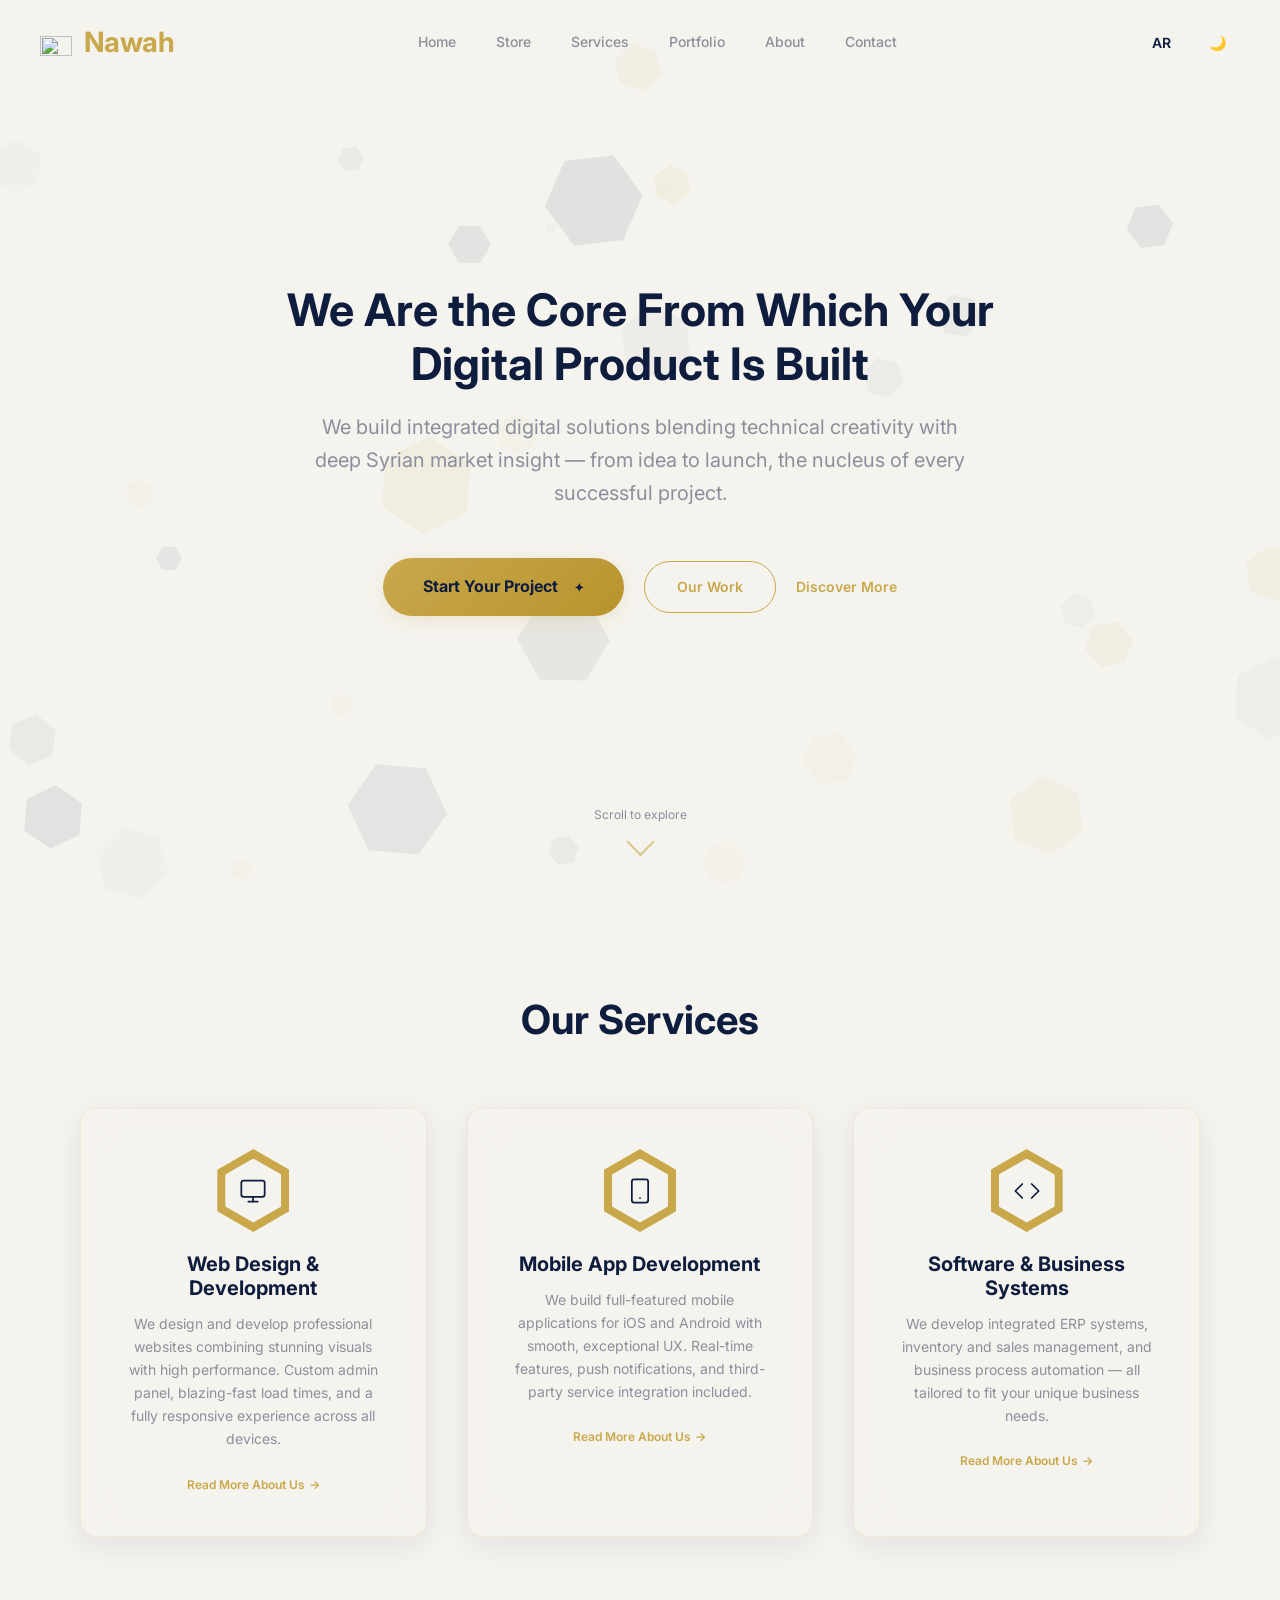
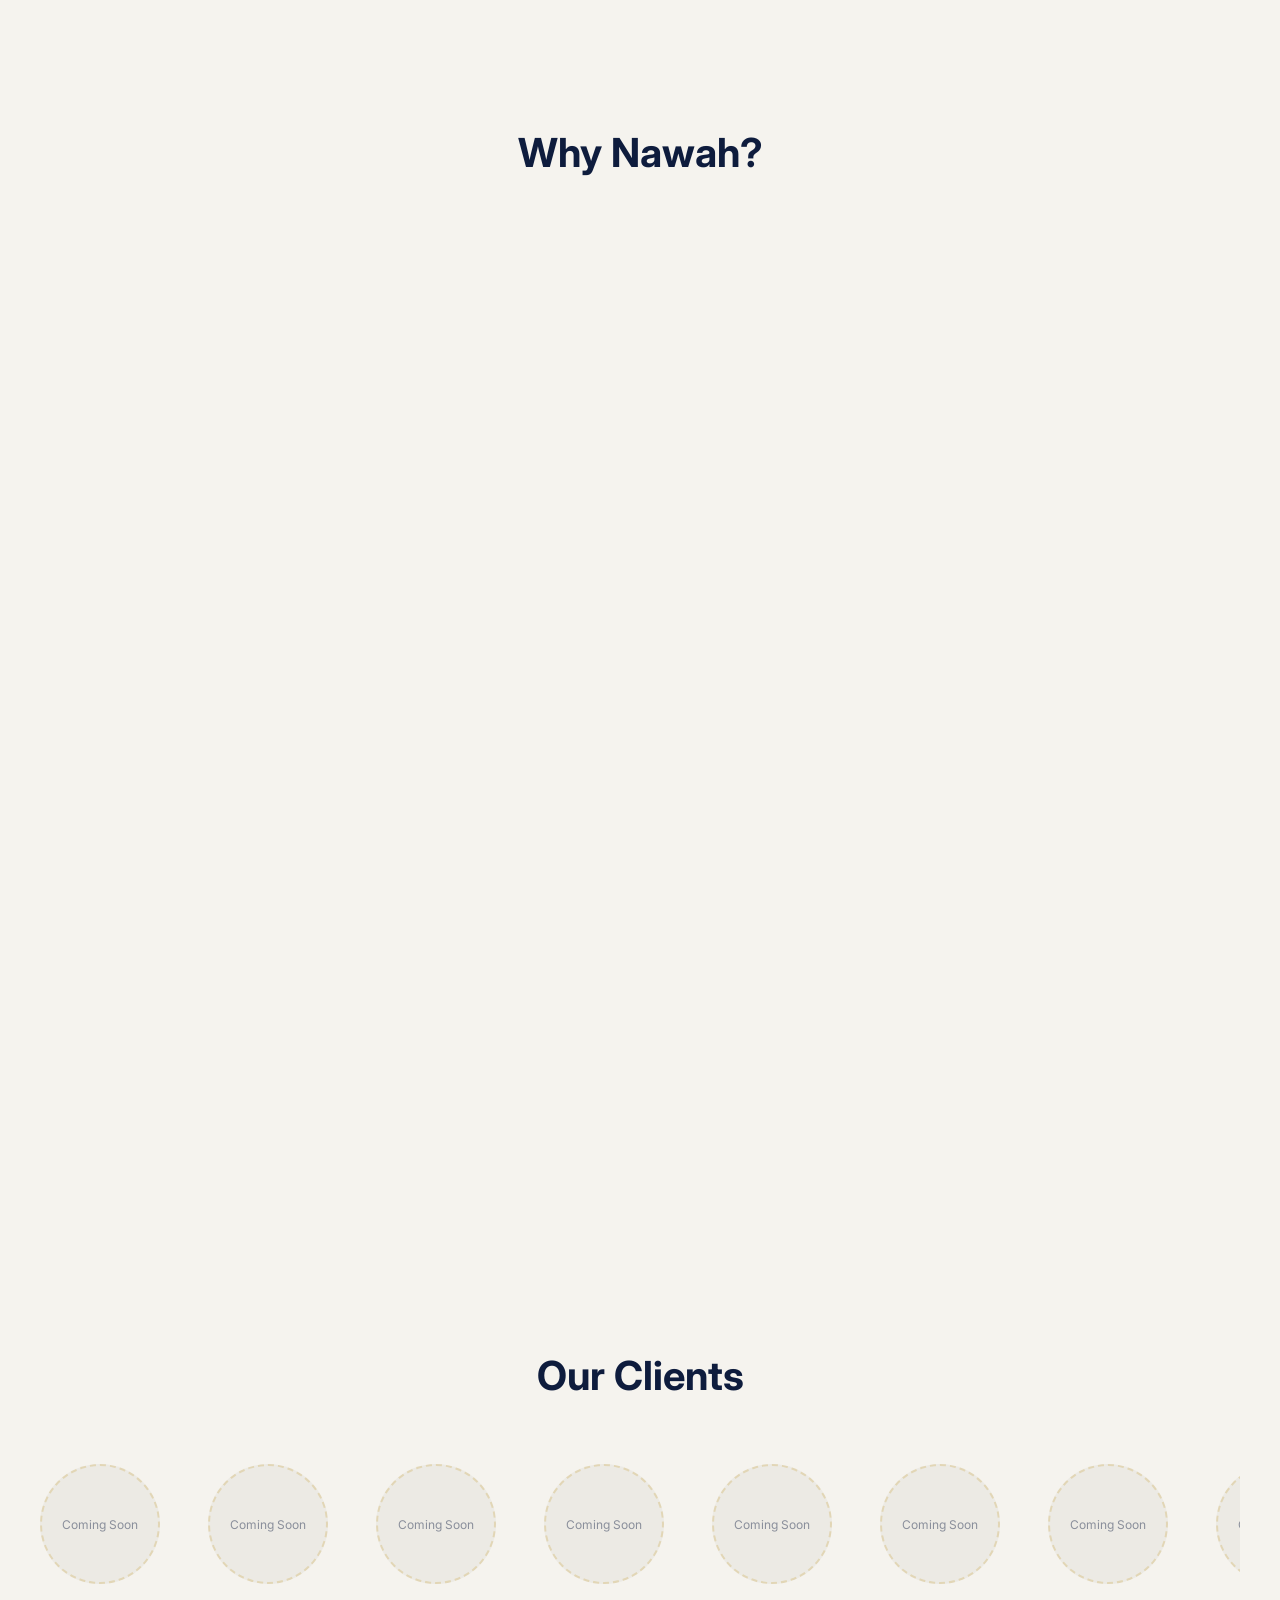
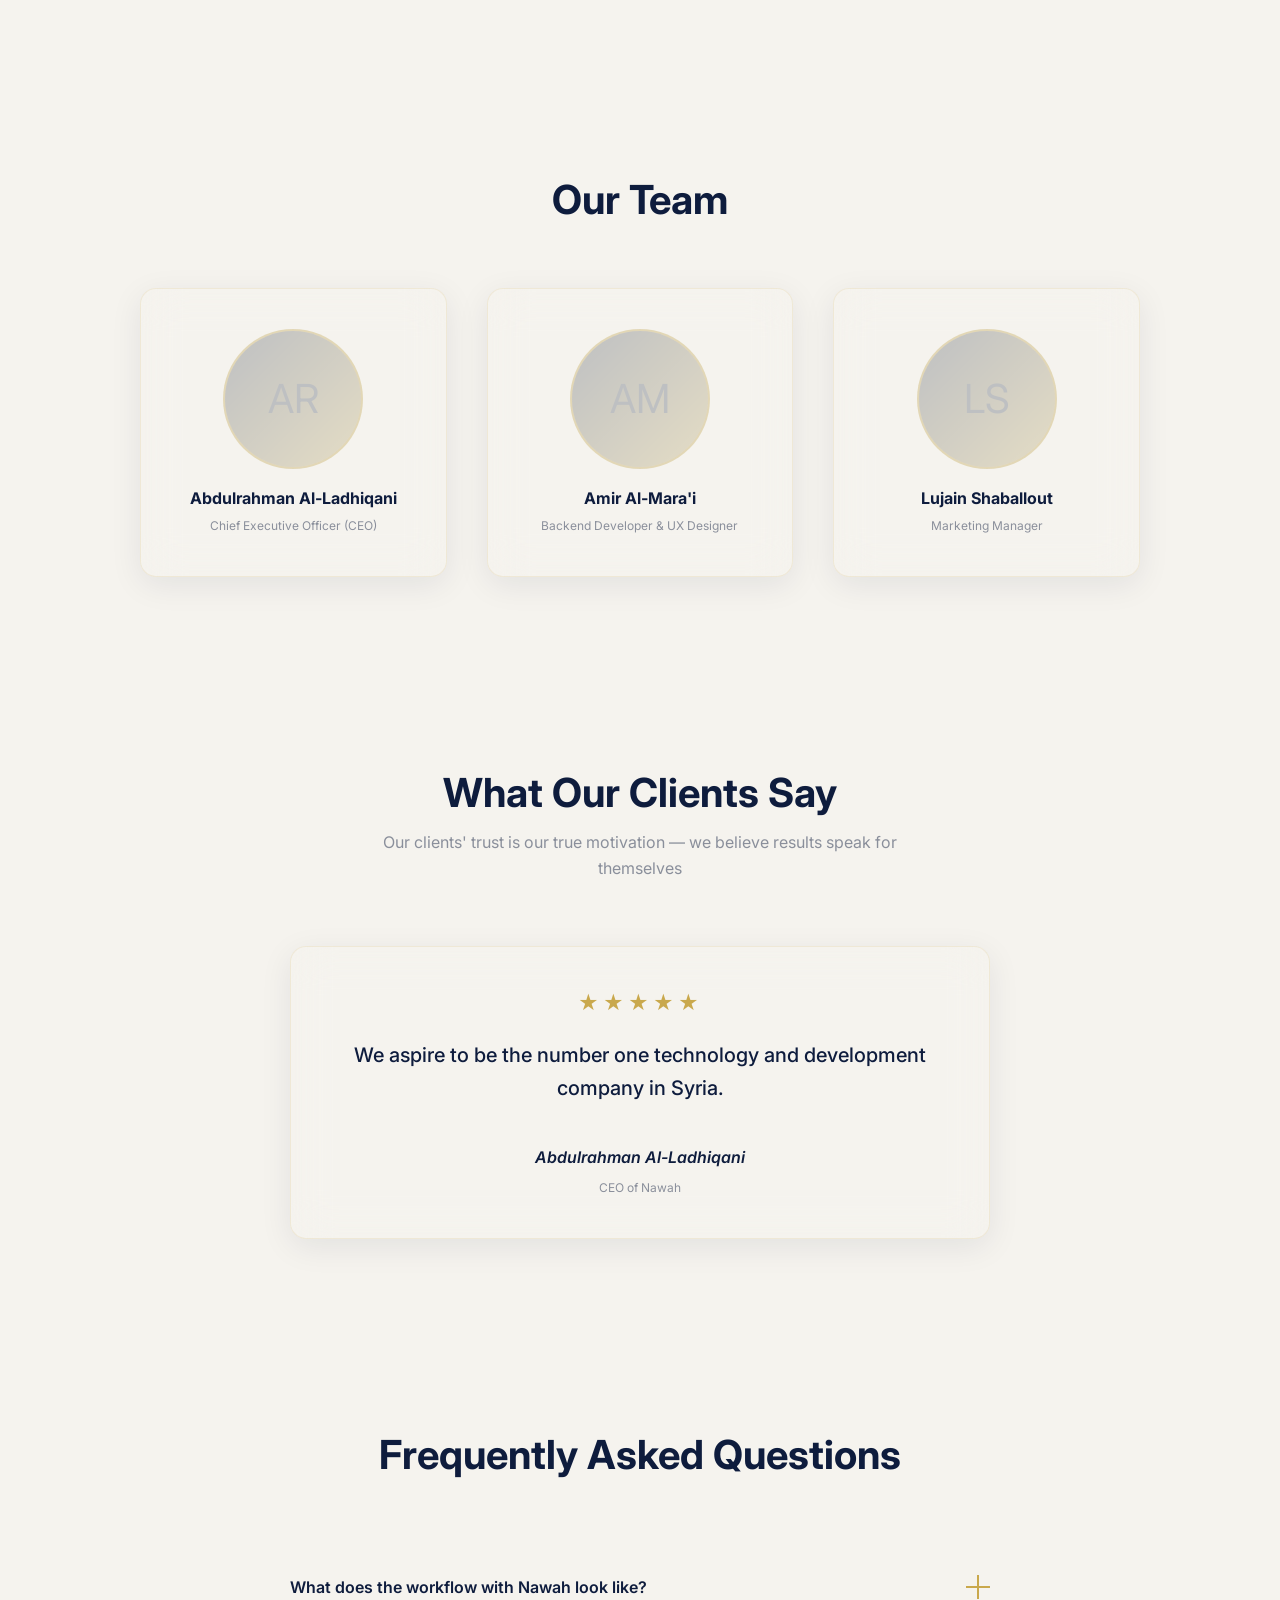
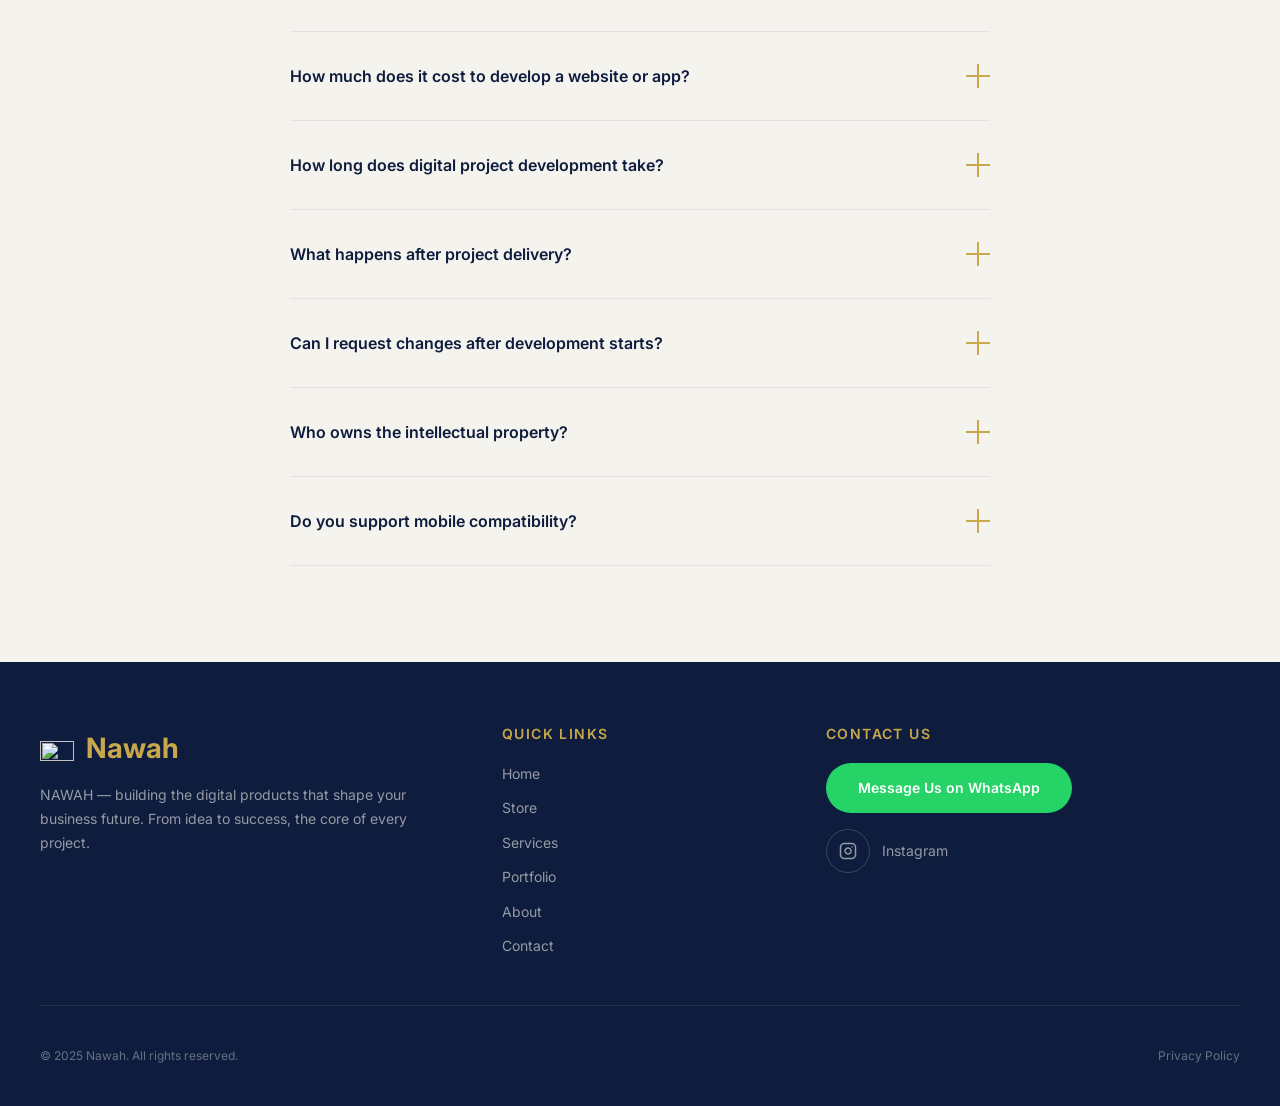
==== commit c9b6429b: "رجوع تبديل الشعار بين الوضعين + الملوّن تحت دايماً بعد ما Schrö—we كلThing راح على صورة وحدة، رجع ال" ====
--- a/index.html
+++ b/index.html
@@ -75,7 +75,8 @@
     <nav class="navbar__inner" aria-label="Main navigation">
 
       <a href="index.html" class="navbar__logo" aria-label="Nawah Home">
-        <img src="https://res.cloudinary.com/dopbntej7/image/upload/f_auto,q_auto,w_256/v1790893113/inpfi1nyyu2dqszcei87.png" alt="" class="navbar__logo-img" width="32" height="37">
+        <img src="https://res.cloudinary.com/dopbntej7/image/upload/f_auto,q_auto,w_256/v1790893106/jzynkrinp9hyvwmqhz2o.png" alt="" class="navbar__logo-img navbar__logo-img--light" width="32" height="37">
+        <img src="https://res.cloudinary.com/dopbntej7/image/upload/f_auto,q_auto,w_256/v1790893113/inpfi1nyyu2dqszcei87.png" alt="" class="navbar__logo-img navbar__logo-img--dark" width="32" height="37">
         <span data-i18n="nav.logo">نواة</span>
       </a>
 
--- a/assets/css/main.css
+++ b/assets/css/main.css
@@ -225,6 +225,19 @@
   flex-shrink: 0;
 }
 
+/* الوضع الفاتح: الشعار الأبيض الرسمي. الوضع الداكن: الشعار الملوّن */
+.navbar__logo-img--dark {
+  display: none;
+}
+
+[data-theme="dark"] .navbar__logo-img--light {
+  display: none;
+}
+
+[data-theme="dark"] .navbar__logo-img--dark {
+  display: block;
+}
+
 .navbar__links {
   display: flex;
   align-items: center;
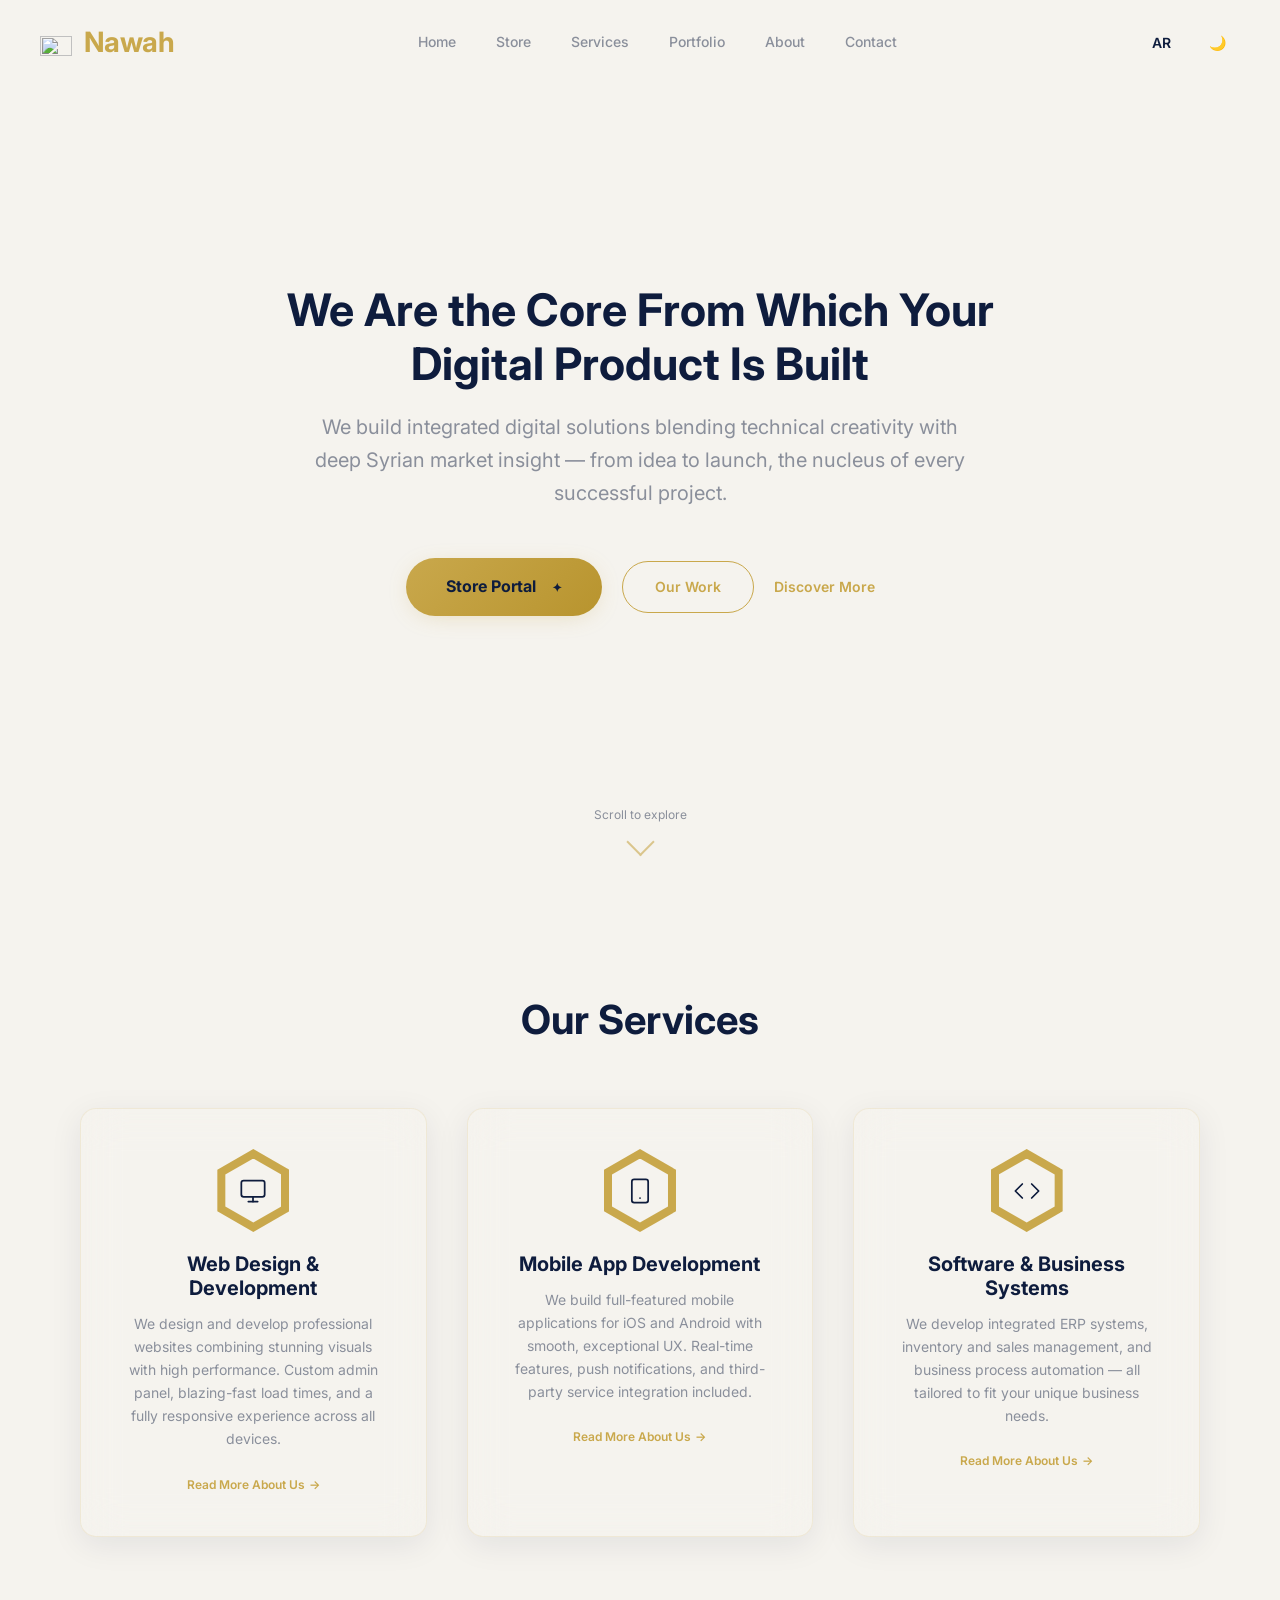
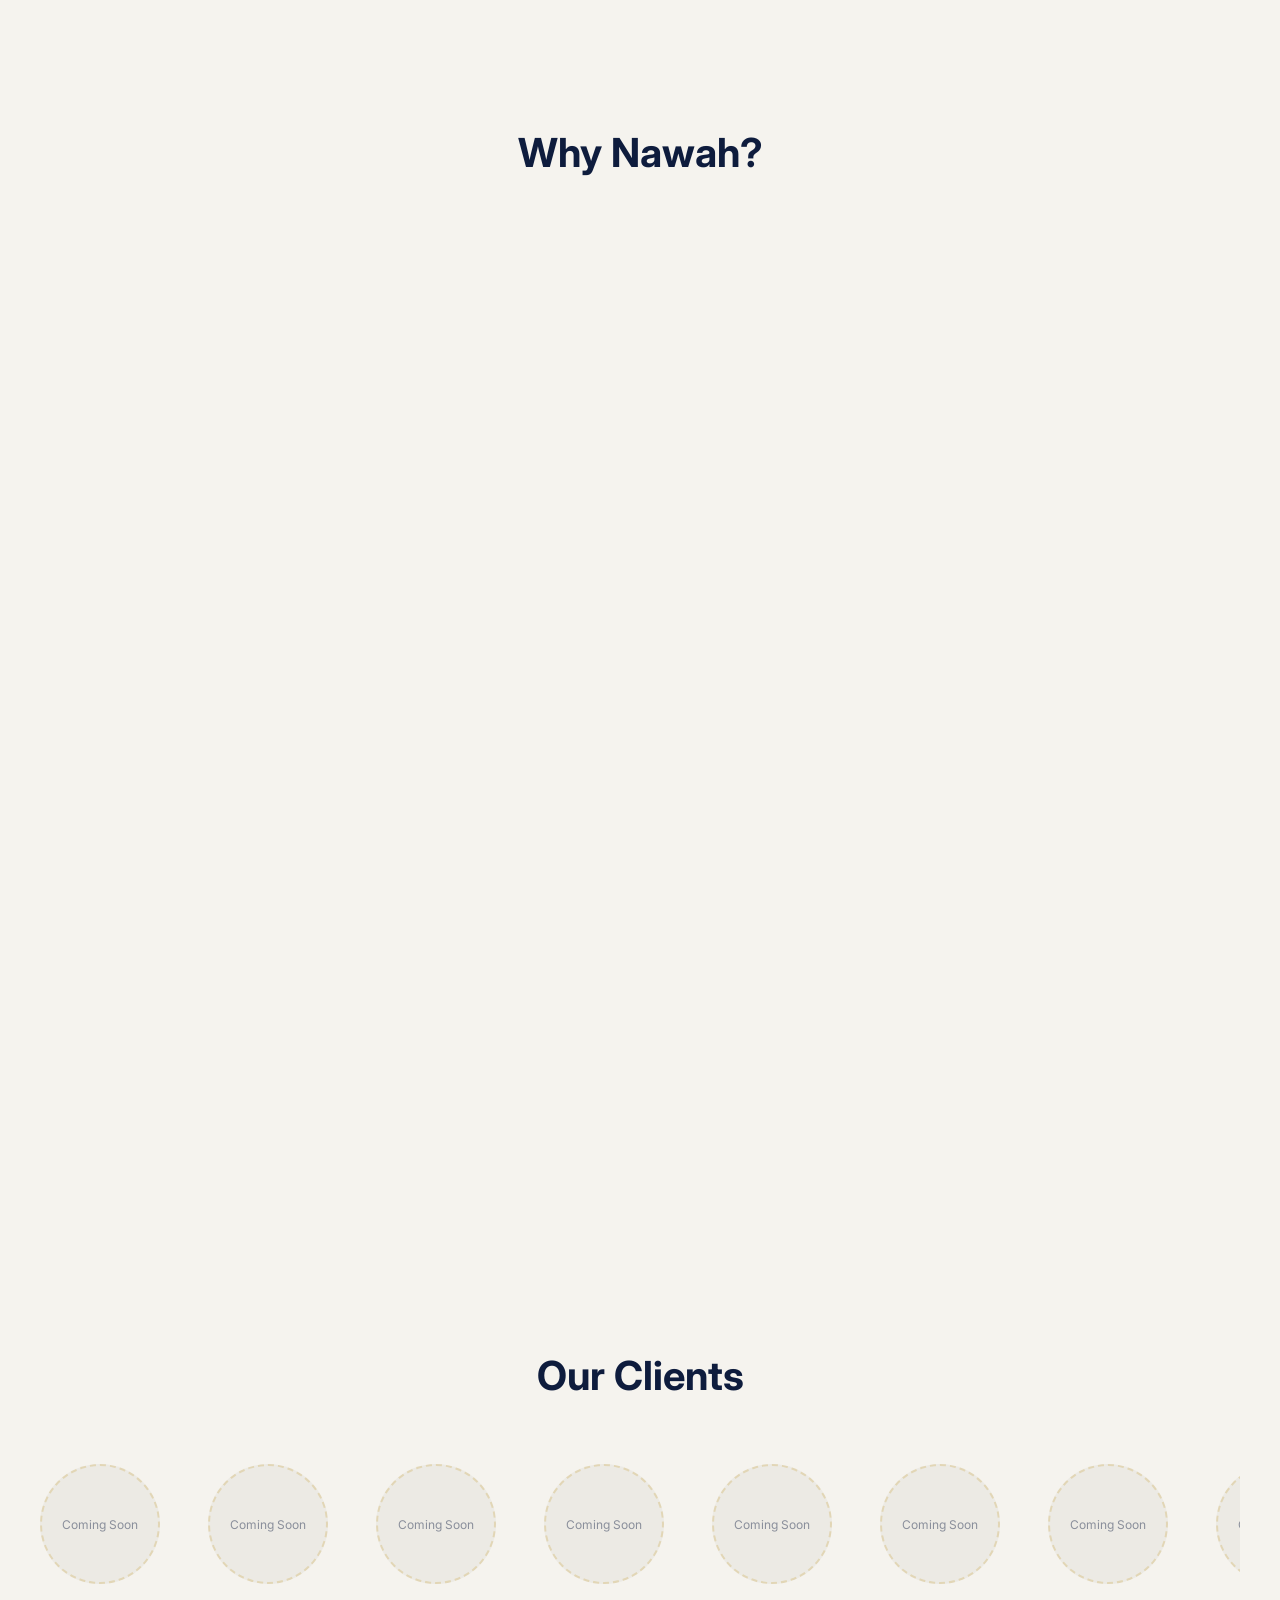
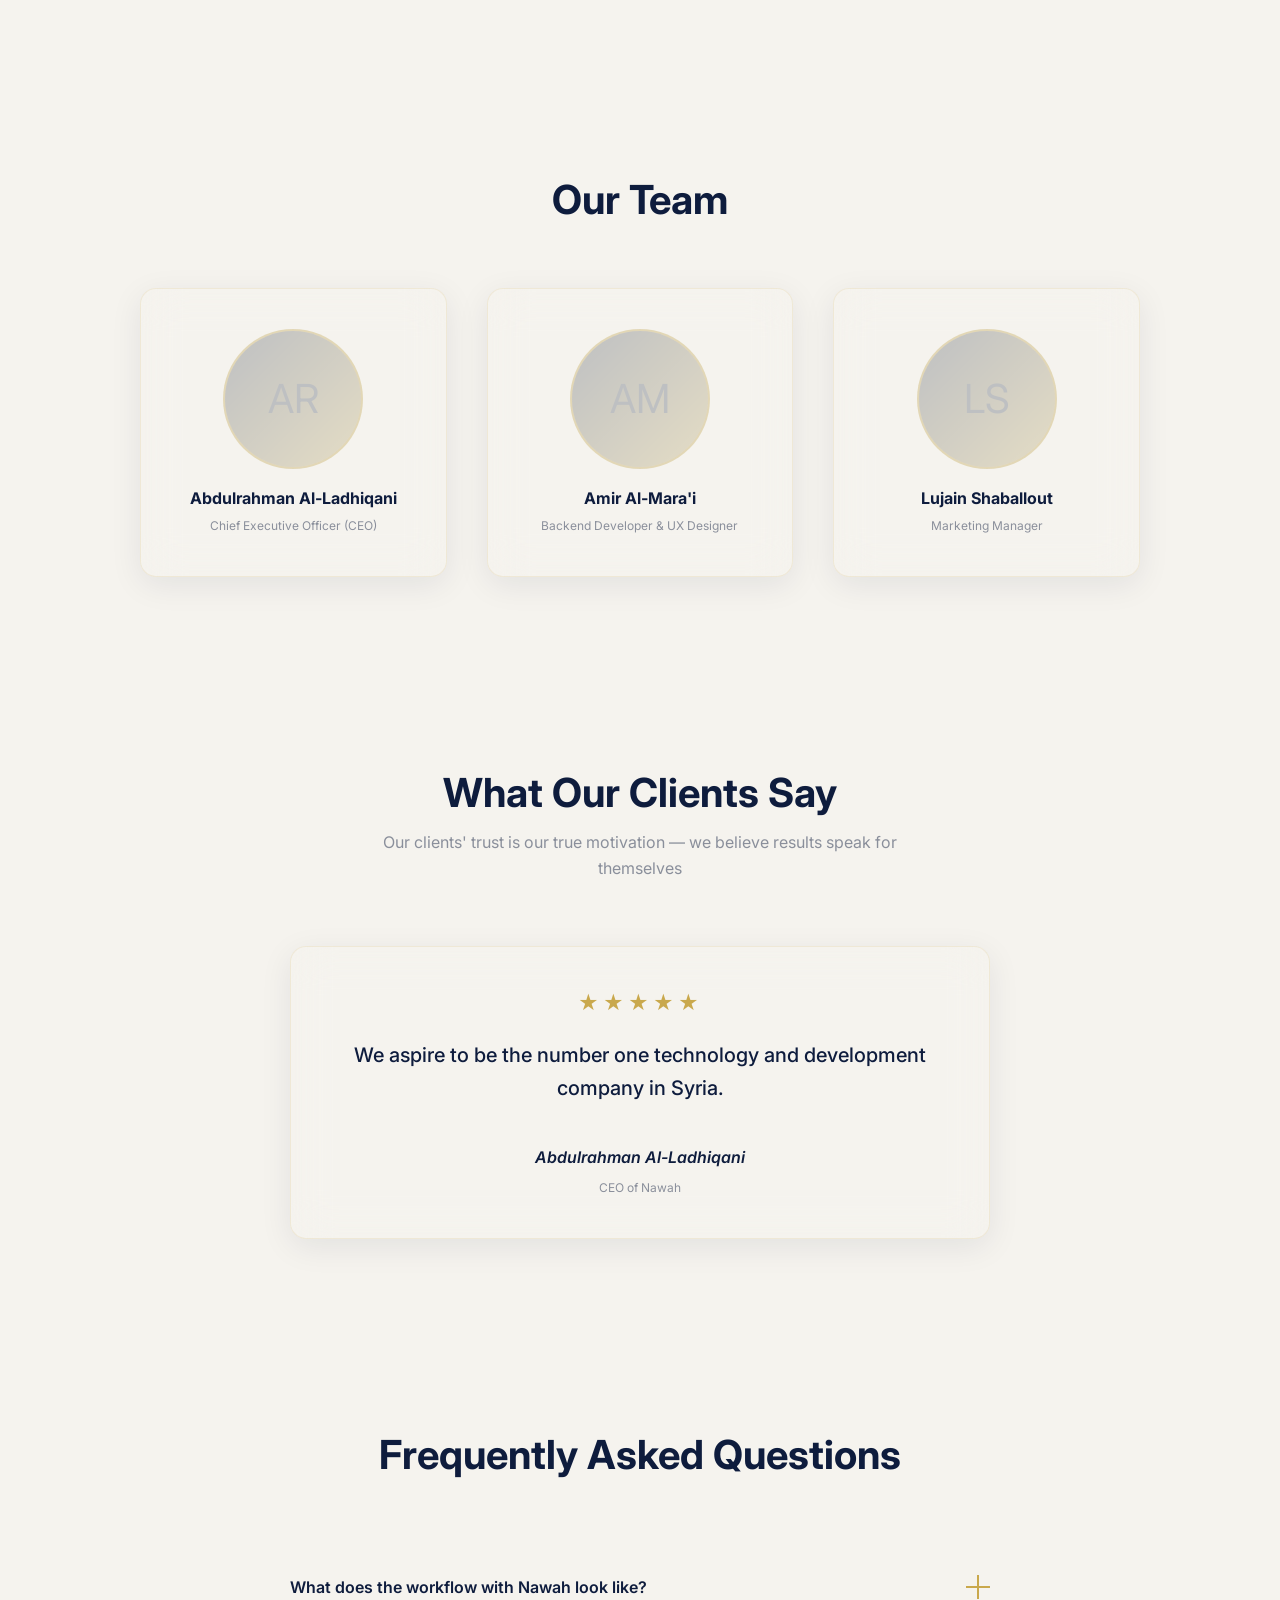
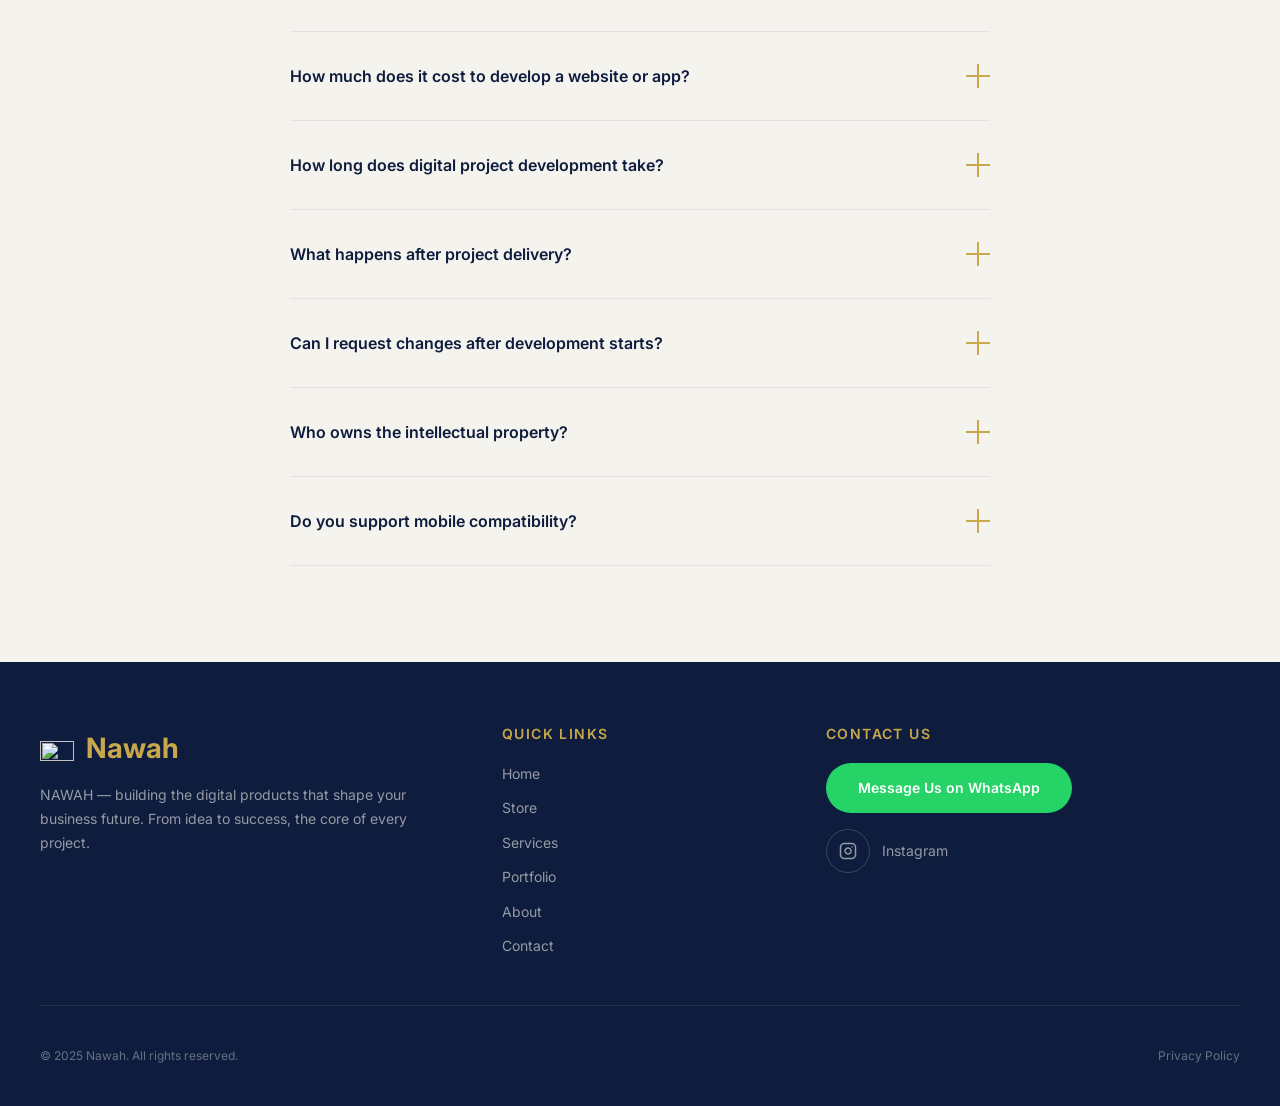
==== commit b944aba0: "الزر الأساسي بالـhero يصير "بوابة المتجر" كان "ابدأ مشروعك" ويفتح واتساب مباشرة. صار "بوابة المتجر" " ====
--- a/index.html
+++ b/index.html
@@ -125,7 +125,7 @@
       <p class="hero__subtitle" data-i18n="hero.subtitle">We build integrated digital solutions blending technical creativity with deep Syrian market insight — from idea to launch, the nucleus of every successful project.</p>
 
       <div class="hero__ctas">
-        <a href="https://wa.me/963998950904" target="_blank" rel="noopener noreferrer" class="btn btn--gold hero__cta" data-i18n="hero.cta.primary">ابدأ مشروعك</a>
+        <a href="store.html" class="btn btn--gold hero__cta" data-i18n="hero.cta.primary">بوابة المتجر</a>
         <a href="portfolio.html" class="btn btn--outline hero__cta" data-i18n="hero.cta.secondary">Our Work</a>
         <a href="#services" class="btn btn--text hero__cta" data-i18n="hero.cta.tertiary">
           Discover More <span class="btn__arrow">→</span>
--- a/assets/css/main.css
+++ b/assets/css/main.css
@@ -974,6 +974,20 @@
   transform: scale(1.03);
 }
 
+/* زر «اطلب الآن» بالمتجر — ذهبي بدل أخضر واتساب.
+   الفوتر يبقي أخضر. specificity بكلاسين عشان يتغلب على .btn--whatsapp. */
+.btn--whatsapp.btn--order {
+  background: linear-gradient(135deg, var(--color-gold), #b8942e);
+  color: var(--color-navy);
+  box-shadow: 0 4px 25px -8px rgba(201, 168, 76, 0.4);
+}
+
+.btn--whatsapp.btn--order:hover {
+  background: linear-gradient(135deg, var(--color-gold), #b8942e);
+  box-shadow: 0 8px 35px -6px rgba(201, 168, 76, 0.55);
+  transform: scale(1.05);
+}
+
 .glass-card {
   background: var(--glass-bg);
   backdrop-filter: blur(20px);
